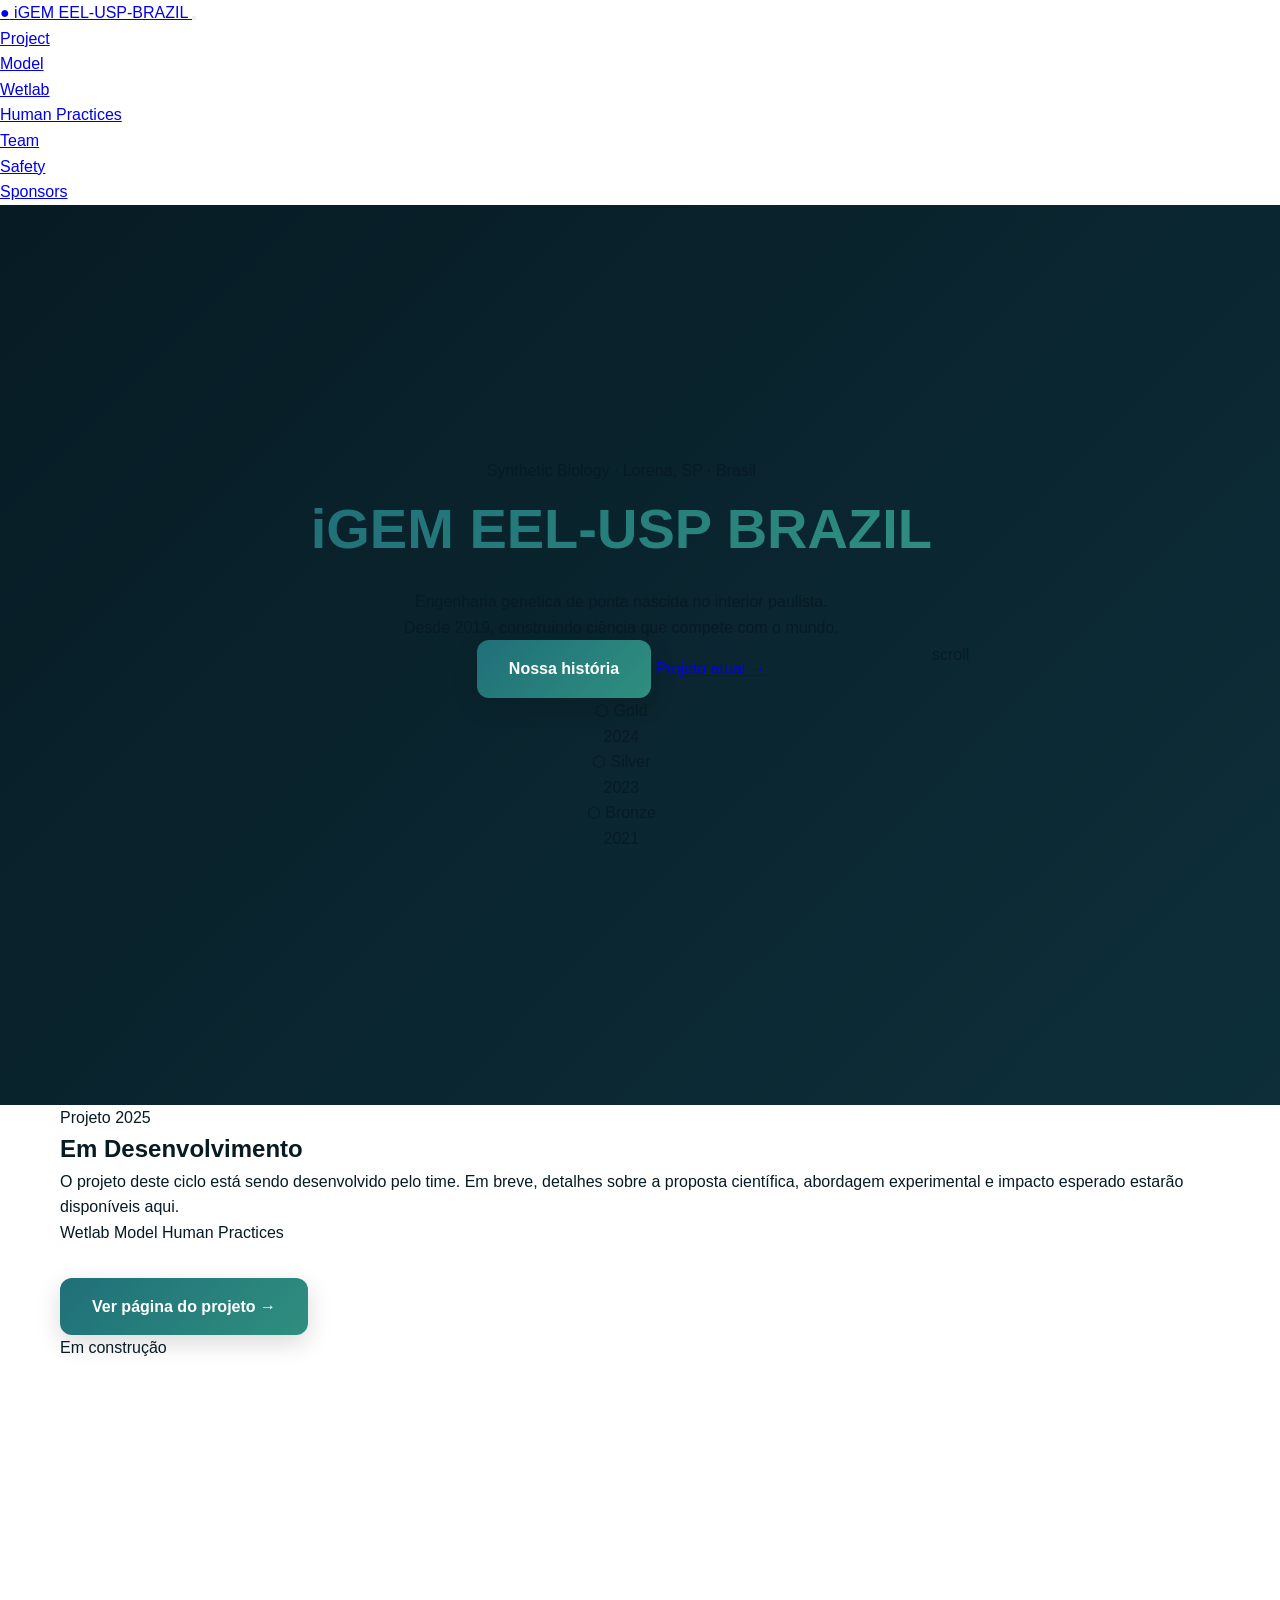
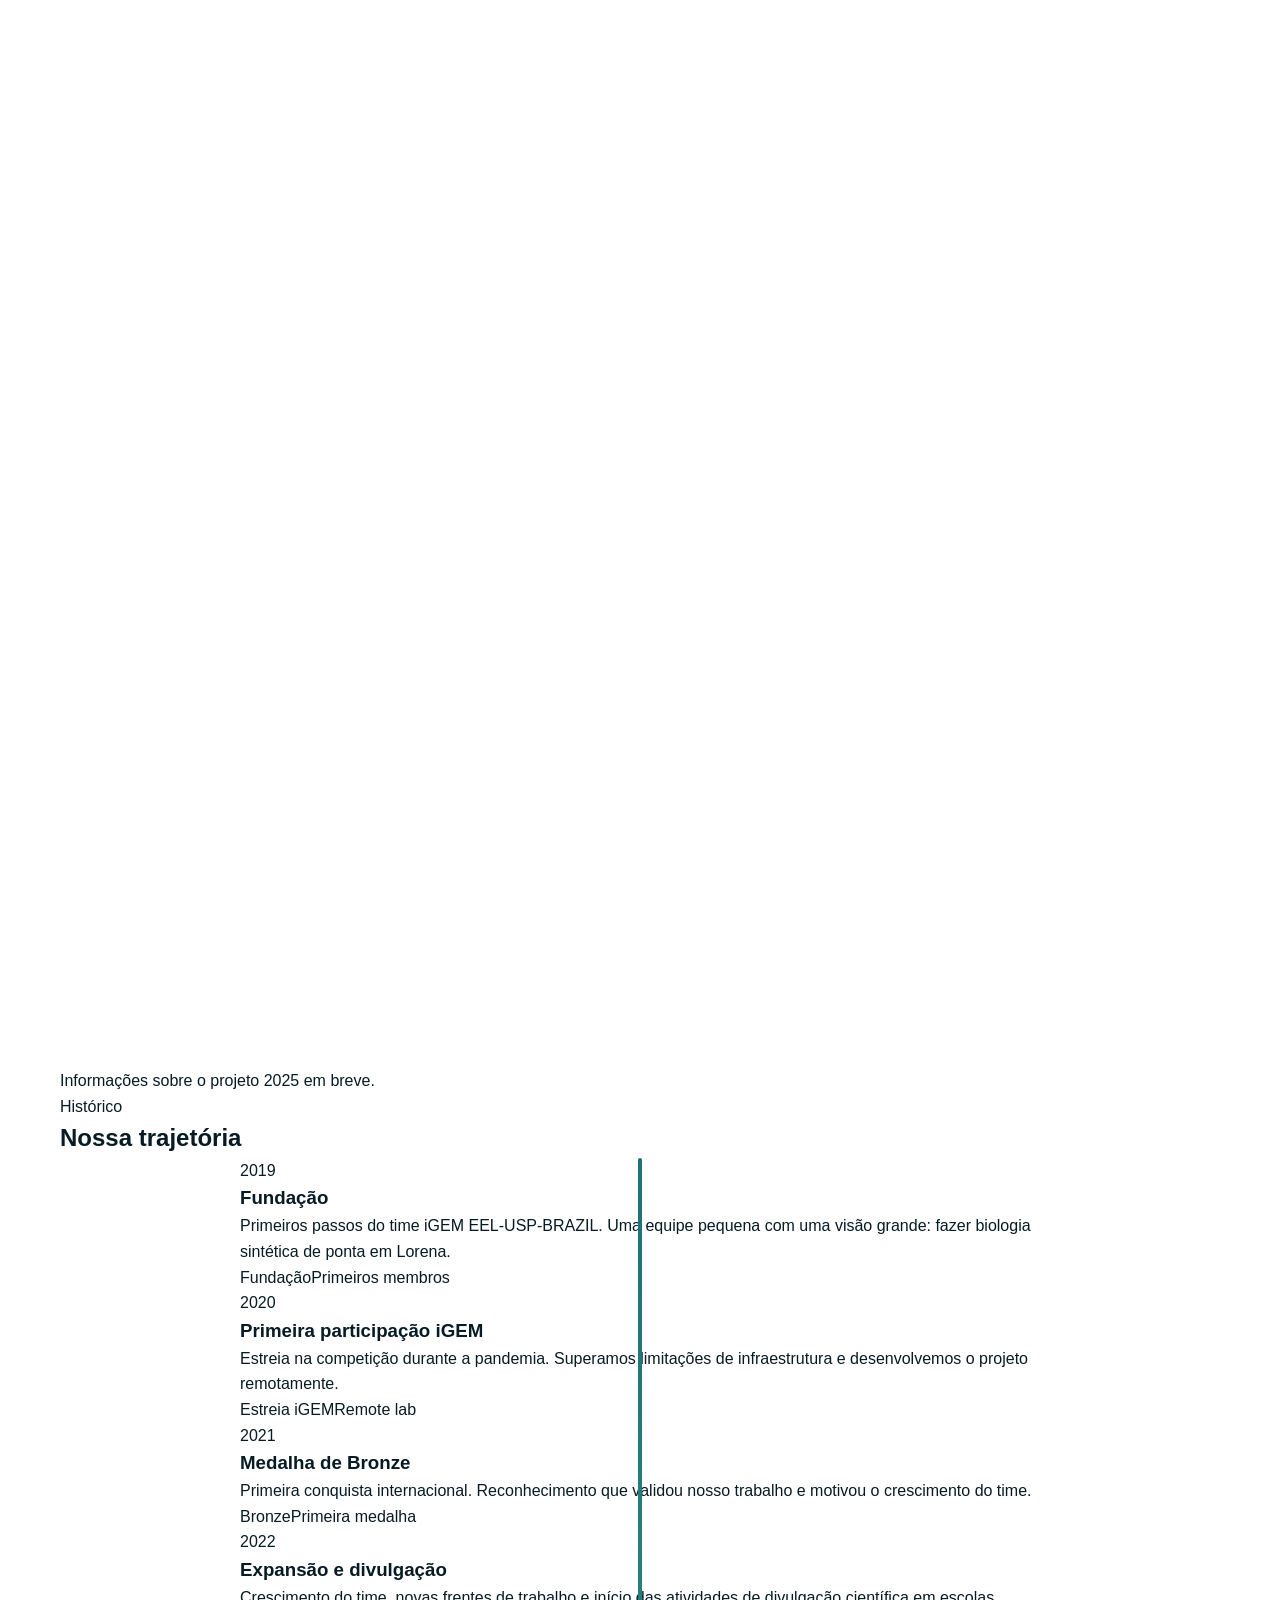
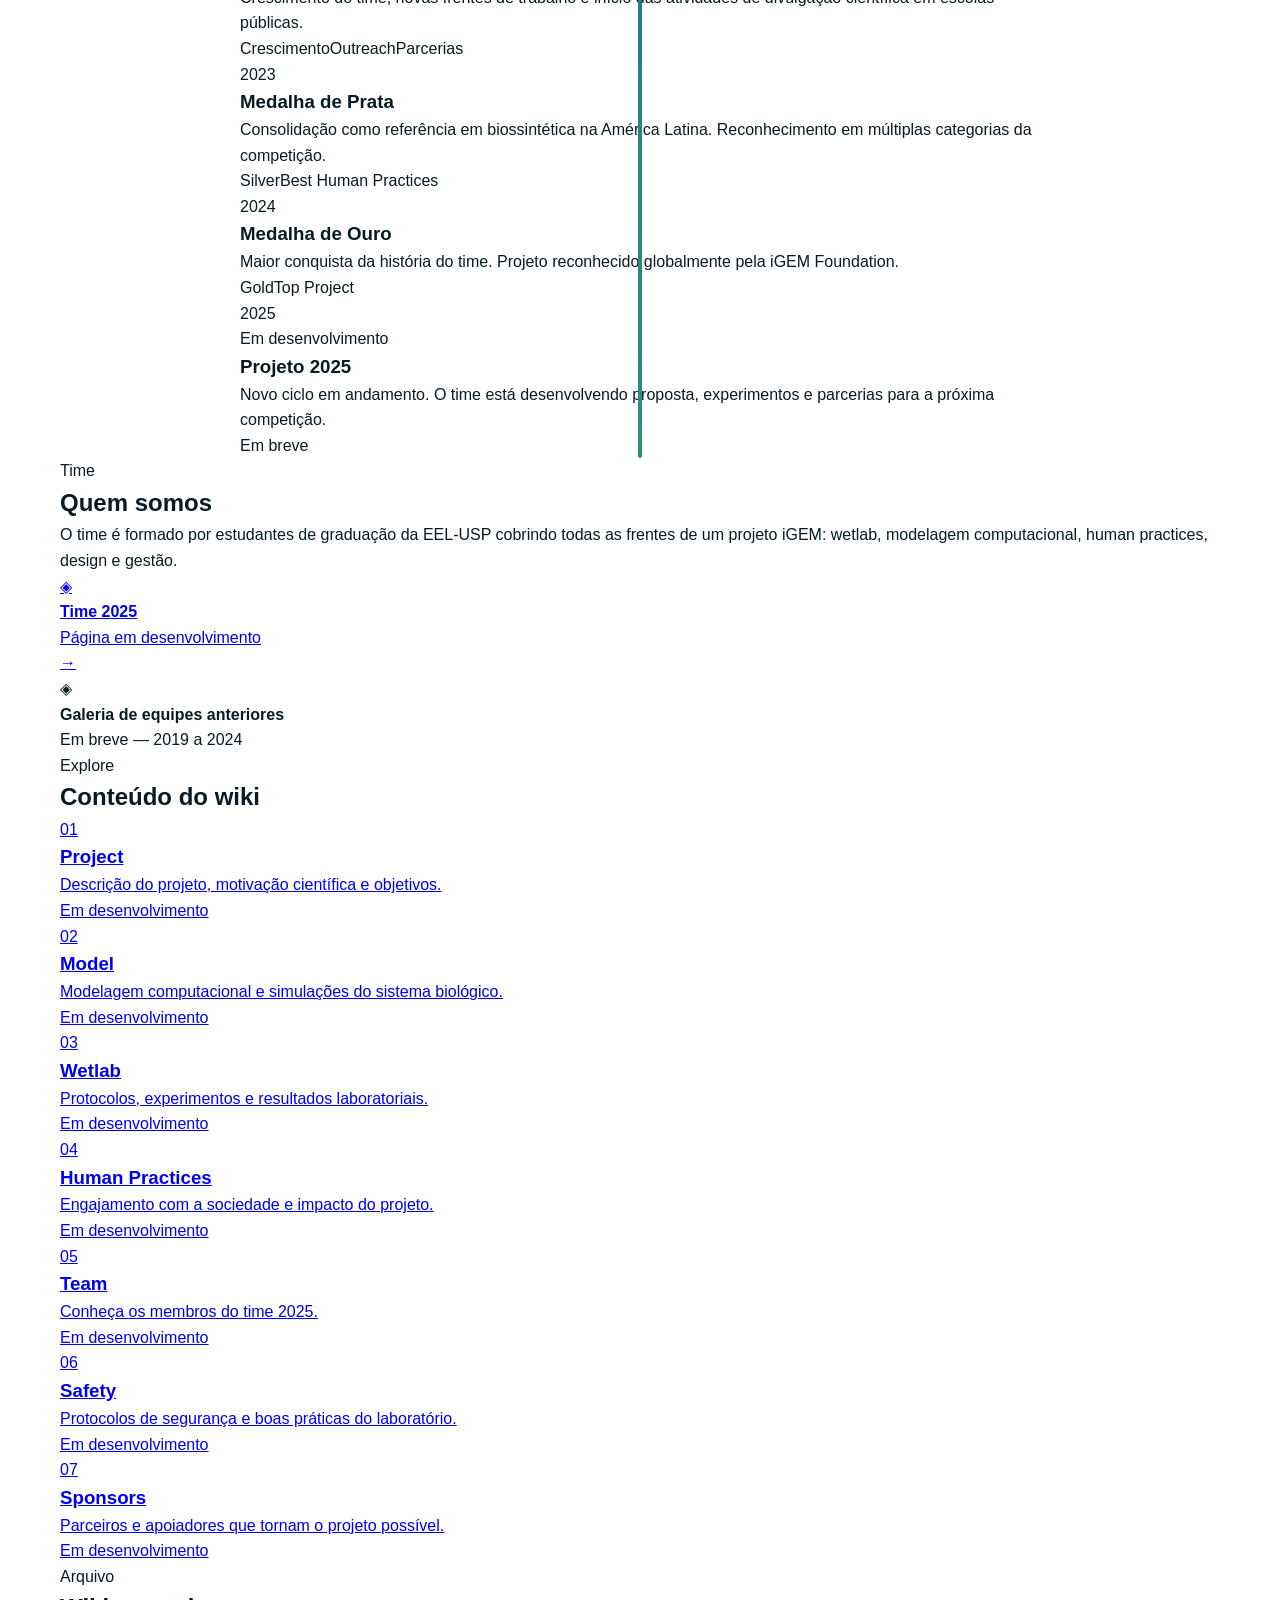
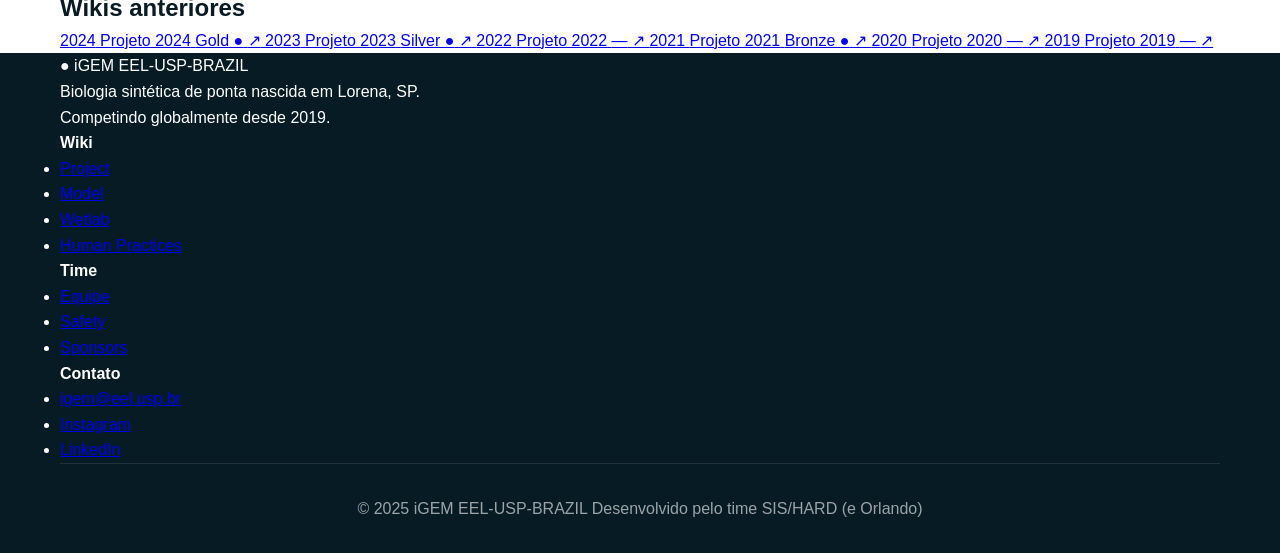
==== index.html @ d2f7c9b0 "Update index.html" ====
<!DOCTYPE html>
<html lang="pt-BR">
<head>
  <meta charset="UTF-8">
  <meta name="viewport" content="width=device-width, initial-scale=1.0">
  <title>iGEM EEL-USP-BRAZIL</title>
  <link rel="preconnect" href="https://fonts.googleapis.com">
  <link rel="preconnect" href="https://fonts.gstatic.com" crossorigin>
  <link href="https://fonts.googleapis.com/css2?family=Syne:wght@400;600;700;800&family=DM+Mono:ital,wght@0,300;0,400;1,300&family=DM+Sans:ital,wght@0,300;0,400;0,500;1,300&display=swap" rel="stylesheet">
  <link rel="stylesheet" href="styles/main.css">
</head>
<body>

  <!-- NAV -->
  <nav class="nav" id="nav">
    <a href="#home" class="nav-logo">
      <span class="nav-logo-mark">●</span>
      iGEM EEL-USP-BRAZIL
    </a>
    <button class="nav-toggle" id="navToggle" aria-label="Menu">
      <span></span><span></span><span></span>
    </button>
    <ul class="nav-links" id="navLinks">
      <li><a href="pages/project.html">Project</a></li>
      <li><a href="pages/model.html">Model</a></li>
      <li><a href="pages/wetlab.html">Wetlab</a></li>
      <li><a href="pages/human-practices.html">Human Practices</a></li>
      <li><a href="pages/team.html">Team</a></li>
      <li><a href="pages/safety.html">Safety</a></li>
      <li><a href="pages/sponsors.html">Sponsors</a></li>
    </ul>
  </nav>

  <!-- HERO -->
  <section class="hero" id="home">
    <div class="hero-grid-bg"></div>
    <div class="hero-glow"></div>
    <div class="hero-inner">
      <div class="hero-badge">
        <span class="badge-dot"></span>
        Synthetic Biology · Lorena, SP · Brasil
      </div>
      <h1 class="hero-title">
        <span class="hero-title-line">iGEM</span>
        <span class="hero-title-line accent">EEL-USP</span>
        <span class="hero-title-line">BRAZIL</span>
      </h1>
      <p class="hero-sub">
        Engenharia genética de ponta nascida no interior paulista.<br>
        Desde 2019, construindo ciência que compete com o mundo.
      </p>
      <div class="hero-cta">
        <a href="#timeline" class="btn-primary">Nossa história</a>
        <a href="#project-current" class="btn-ghost">Projeto atual →</a>
      </div>
      <div class="hero-medals">
        <div class="medal gold">
          <span class="medal-icon">⬡</span>
          <span class="medal-label">Gold<br>2024</span>
        </div>
        <div class="medal silver">
          <span class="medal-icon">⬡</span>
          <span class="medal-label">Silver<br>2023</span>
        </div>
        <div class="medal bronze">
          <span class="medal-icon">⬡</span>
          <span class="medal-label">Bronze<br>2021</span>
        </div>
      </div>
    </div>
    <div class="hero-scroll-hint">scroll</div>
  </section>

  <!-- PROJETO ATUAL — PLACEHOLDER -->
  <section class="section project-highlight" id="project-current">
    <div class="container">
      <div class="section-label">Projeto 2025</div>
      <div class="project-highlight-grid">
        <div class="project-highlight-text">
          <h2 class="section-heading">Em Desenvolvimento</h2>
          <p class="project-highlight-desc">
            O projeto deste ciclo está sendo desenvolvido pelo time. Em breve, detalhes sobre a proposta científica, abordagem experimental e impacto esperado estarão disponíveis aqui.
          </p>
          <div class="wip-tags">
            <span class="wip-tag">Wetlab</span>
            <span class="wip-tag">Model</span>
            <span class="wip-tag">Human Practices</span>
          </div>
          <a href="pages/project.html" class="btn-primary" style="margin-top:2rem; display:inline-flex;">Ver página do projeto →</a>
        </div>
        <div class="project-highlight-visual">
          <div class="wip-box">
            <div class="wip-box-label">
              <span class="wip-dot"></span>
              Em construção
            </div>
            <div class="wip-dna">
              <!-- DNA helix SVG decorativo -->
              <svg viewBox="0 0 120 300" fill="none" xmlns="http://www.w3.org/2000/svg" class="dna-svg">
                <path d="M20 10 Q60 50 100 10 Q60 50 20 10" stroke="var(--accent)" stroke-width="1.5" opacity="0.3"/>
                <path d="M20 50 Q60 90 100 50" stroke="var(--accent)" stroke-width="1.5" opacity="0.5"/>
                <line x1="20" y1="50" x2="100" y2="50" stroke="var(--accent)" stroke-width="1" opacity="0.4"/>
                <path d="M20 90 Q60 130 100 90" stroke="var(--accent)" stroke-width="1.5" opacity="0.6"/>
                <line x1="20" y1="90" x2="100" y2="90" stroke="var(--accent)" stroke-width="1" opacity="0.4"/>
                <path d="M20 130 Q60 170 100 130" stroke="var(--accent)" stroke-width="1.5" opacity="0.5"/>
                <line x1="20" y1="130" x2="100" y2="130" stroke="var(--accent)" stroke-width="1" opacity="0.4"/>
                <path d="M20 170 Q60 210 100 170" stroke="var(--accent)" stroke-width="1.5" opacity="0.6"/>
                <line x1="20" y1="170" x2="100" y2="170" stroke="var(--accent)" stroke-width="1" opacity="0.4"/>
                <path d="M20 210 Q60 250 100 210" stroke="var(--accent)" stroke-width="1.5" opacity="0.4"/>
                <line x1="20" y1="210" x2="100" y2="210" stroke="var(--accent)" stroke-width="1" opacity="0.3"/>
                <!-- dots -->
                <circle cx="20" cy="50" r="3" fill="var(--accent)" opacity="0.7"/>
                <circle cx="100" cy="50" r="3" fill="var(--accent)" opacity="0.7"/>
                <circle cx="20" cy="90" r="3" fill="var(--accent)" opacity="0.7"/>
                <circle cx="100" cy="90" r="3" fill="var(--accent)" opacity="0.7"/>
                <circle cx="20" cy="130" r="3" fill="var(--accent)" opacity="0.7"/>
                <circle cx="100" cy="130" r="3" fill="var(--accent)" opacity="0.7"/>
                <circle cx="20" cy="170" r="3" fill="var(--accent)" opacity="0.7"/>
                <circle cx="100" cy="170" r="3" fill="var(--accent)" opacity="0.7"/>
                <circle cx="20" cy="210" r="3" fill="var(--accent)" opacity="0.5"/>
                <circle cx="100" cy="210" r="3" fill="var(--accent)" opacity="0.5"/>
              </svg>
            </div>
            <p class="wip-placeholder-text">Informações sobre o projeto 2025 em breve.</p>
          </div>
        </div>
      </div>
    </div>
  </section>

  <!-- TIMELINE -->
  <section class="section" id="timeline">
    <div class="container">
      <div class="section-label">Histórico</div>
      <h2 class="section-heading">Nossa trajetória</h2>
      <div class="timeline">

        <div class="tl-item reveal">
          <div class="tl-year">2019</div>
          <div class="tl-connector"><div class="tl-dot"></div></div>
          <div class="tl-card">
            <h3>Fundação</h3>
            <p>Primeiros passos do time iGEM EEL-USP-BRAZIL. Uma equipe pequena com uma visão grande: fazer biologia sintética de ponta em Lorena.</p>
            <div class="tl-tags"><span>Fundação</span><span>Primeiros membros</span></div>
          </div>
        </div>

        <div class="tl-item reveal">
          <div class="tl-year">2020</div>
          <div class="tl-connector"><div class="tl-dot"></div></div>
          <div class="tl-card">
            <h3>Primeira participação iGEM</h3>
            <p>Estreia na competição durante a pandemia. Superamos limitações de infraestrutura e desenvolvemos o projeto remotamente.</p>
            <div class="tl-tags"><span>Estreia iGEM</span><span>Remote lab</span></div>
          </div>
        </div>

        <div class="tl-item reveal">
          <div class="tl-year">2021</div>
          <div class="tl-connector"><div class="tl-dot dot-bronze"></div></div>
          <div class="tl-card">
            <h3>Medalha de Bronze</h3>
            <p>Primeira conquista internacional. Reconhecimento que validou nosso trabalho e motivou o crescimento do time.</p>
            <div class="tl-tags"><span class="tag-bronze">Bronze</span><span>Primeira medalha</span></div>
          </div>
        </div>

        <div class="tl-item reveal">
          <div class="tl-year">2022</div>
          <div class="tl-connector"><div class="tl-dot"></div></div>
          <div class="tl-card">
            <h3>Expansão e divulgação</h3>
            <p>Crescimento do time, novas frentes de trabalho e início das atividades de divulgação científica em escolas públicas.</p>
            <div class="tl-tags"><span>Crescimento</span><span>Outreach</span><span>Parcerias</span></div>
          </div>
        </div>

        <div class="tl-item reveal">
          <div class="tl-year">2023</div>
          <div class="tl-connector"><div class="tl-dot dot-silver"></div></div>
          <div class="tl-card">
            <h3>Medalha de Prata</h3>
            <p>Consolidação como referência em biossintética na América Latina. Reconhecimento em múltiplas categorias da competição.</p>
            <div class="tl-tags"><span class="tag-silver">Silver</span><span>Best Human Practices</span></div>
          </div>
        </div>

        <div class="tl-item reveal">
          <div class="tl-year">2024</div>
          <div class="tl-connector"><div class="tl-dot dot-gold"></div></div>
          <div class="tl-card">
            <h3>Medalha de Ouro</h3>
            <p>Maior conquista da história do time. Projeto reconhecido globalmente pela iGEM Foundation.</p>
            <div class="tl-tags"><span class="tag-gold">Gold</span><span>Top Project</span></div>
          </div>
        </div>

        <div class="tl-item reveal">
          <div class="tl-year">2025</div>
          <div class="tl-connector"><div class="tl-dot dot-wip"></div></div>
          <div class="tl-card tl-card-wip">
            <div class="wip-inline-badge"><span class="wip-dot"></span> Em desenvolvimento</div>
            <h3>Projeto 2025</h3>
            <p>Novo ciclo em andamento. O time está desenvolvendo proposta, experimentos e parcerias para a próxima competição.</p>
            <div class="tl-tags"><span>Em breve</span></div>
          </div>
        </div>

      </div>
    </div>
  </section>

  <!-- EQUIPE — PLACEHOLDER -->
  <section class="section section-alt" id="team">
    <div class="container">
      <div class="section-label">Time</div>
      <h2 class="section-heading">Quem somos</h2>
      <p class="section-desc">
        O time é formado por estudantes de graduação da EEL-USP cobrindo todas as frentes de um projeto iGEM: wetlab, modelagem computacional, human practices, design e gestão.
      </p>
      <div class="placeholder-grid">
        <div class="placeholder-card">
          <a href="pages/team.html" class="placeholder-link">
            <div class="placeholder-icon">◈</div>
            <div>
              <strong>Time 2025</strong>
              <p>Página em desenvolvimento</p>
            </div>
            <span class="placeholder-arrow">→</span>
          </a>
        </div>
        <!-- ESPAÇO PARA FOTOS DE EQUIPES ANTERIORES -->
        <div class="placeholder-card placeholder-card-dim">
          <div class="placeholder-icon">◈</div>
          <div>
            <strong>Galeria de equipes anteriores</strong>
            <p>Em breve — 2019 a 2024</p>
          </div>
        </div>
      </div>
    </div>
  </section>

  <!-- SUBPÁGINAS / NAVEGAÇÃO -->
  <section class="section" id="pages">
    <div class="container">
      <div class="section-label">Explore</div>
      <h2 class="section-heading">Conteúdo do wiki</h2>
      <div class="pages-grid">

        <a href="pages/project.html" class="page-card">
          <div class="page-card-num">01</div>
          <h3>Project</h3>
          <p>Descrição do projeto, motivação científica e objetivos.</p>
          <span class="page-card-tag wip">Em desenvolvimento</span>
        </a>

        <a href="pages/model.html" class="page-card">
          <div class="page-card-num">02</div>
          <h3>Model</h3>
          <p>Modelagem computacional e simulações do sistema biológico.</p>
          <span class="page-card-tag wip">Em desenvolvimento</span>
        </a>

        <a href="pages/wetlab.html" class="page-card">
          <div class="page-card-num">03</div>
          <h3>Wetlab</h3>
          <p>Protocolos, experimentos e resultados laboratoriais.</p>
          <span class="page-card-tag wip">Em desenvolvimento</span>
        </a>

        <a href="pages/human-practices.html" class="page-card">
          <div class="page-card-num">04</div>
          <h3>Human Practices</h3>
          <p>Engajamento com a sociedade e impacto do projeto.</p>
          <span class="page-card-tag wip">Em desenvolvimento</span>
        </a>

        <a href="pages/team.html" class="page-card">
          <div class="page-card-num">05</div>
          <h3>Team</h3>
          <p>Conheça os membros do time 2025.</p>
          <span class="page-card-tag wip">Em desenvolvimento</span>
        </a>

        <a href="pages/safety.html" class="page-card">
          <div class="page-card-num">06</div>
          <h3>Safety</h3>
          <p>Protocolos de segurança e boas práticas do laboratório.</p>
          <span class="page-card-tag wip">Em desenvolvimento</span>
        </a>

        <a href="pages/sponsors.html" class="page-card">
          <div class="page-card-num">07</div>
          <h3>Sponsors</h3>
          <p>Parceiros e apoiadores que tornam o projeto possível.</p>
          <span class="page-card-tag wip">Em desenvolvimento</span>
        </a>

      </div>
    </div>
  </section>

  <!-- WIKIS ANTERIORES -->
  <section class="section section-alt" id="wikis">
    <div class="container">
      <div class="section-label">Arquivo</div>
      <h2 class="section-heading">Wikis anteriores</h2>
      <div class="wikis-list">
        <a href="#" class="wiki-row">
          <span class="wiki-year">2024</span>
          <span class="wiki-title">Projeto 2024</span>
          <span class="wiki-medal gold-text">Gold ●</span>
          <span class="wiki-arrow">↗</span>
        </a>
        <a href="#" class="wiki-row">
          <span class="wiki-year">2023</span>
          <span class="wiki-title">Projeto 2023</span>
          <span class="wiki-medal silver-text">Silver ●</span>
          <span class="wiki-arrow">↗</span>
        </a>
        <a href="#" class="wiki-row">
          <span class="wiki-year">2022</span>
          <span class="wiki-title">Projeto 2022</span>
          <span class="wiki-medal">—</span>
          <span class="wiki-arrow">↗</span>
        </a>
        <a href="#" class="wiki-row">
          <span class="wiki-year">2021</span>
          <span class="wiki-title">Projeto 2021</span>
          <span class="wiki-medal bronze-text">Bronze ●</span>
          <span class="wiki-arrow">↗</span>
        </a>
        <a href="#" class="wiki-row">
          <span class="wiki-year">2020</span>
          <span class="wiki-title">Projeto 2020</span>
          <span class="wiki-medal">—</span>
          <span class="wiki-arrow">↗</span>
        </a>
        <a href="#" class="wiki-row">
          <span class="wiki-year">2019</span>
          <span class="wiki-title">Projeto 2019</span>
          <span class="wiki-medal">—</span>
          <span class="wiki-arrow">↗</span>
        </a>
      </div>
    </div>
  </section>

  <!-- FOOTER -->
  <footer class="footer">
    <div class="container">
      <div class="footer-top">
        <div class="footer-brand">
          <div class="footer-logo">
            <span class="nav-logo-mark">●</span>
            iGEM EEL-USP-BRAZIL
          </div>
          <p>Biologia sintética de ponta nascida em Lorena, SP.<br>Competindo globalmente desde 2019.</p>
        </div>
        <div class="footer-links-group">
          <div class="footer-col">
            <h4>Wiki</h4>
            <ul>
              <li><a href="pages/project.html">Project</a></li>
              <li><a href="pages/model.html">Model</a></li>
              <li><a href="pages/wetlab.html">Wetlab</a></li>
              <li><a href="pages/human-practices.html">Human Practices</a></li>
            </ul>
          </div>
          <div class="footer-col">
            <h4>Time</h4>
            <ul>
              <li><a href="pages/team.html">Equipe</a></li>
              <li><a href="pages/safety.html">Safety</a></li>
              <li><a href="pages/sponsors.html">Sponsors</a></li>
            </ul>
          </div>
          <div class="footer-col">
            <h4>Contato</h4>
            <ul>
              <li><a href="mailto:igem@eel.usp.br">igem@eel.usp.br</a></li>
              <li><a href="#">Instagram</a></li>
              <li><a href="#">LinkedIn</a></li>
            </ul>
          </div>
        </div>
      </div>
      <div class="footer-bottom">
        <span>© 2025 iGEM EEL-USP-BRAZIL</span>
        <span>Desenvolvido pelo time SIS/HARD (e Orlando)</span>
      </div>
    </div>
  </footer>

  <script src="scripts/main.js"></script>
  <script>
    // Nav scroll behavior
    const nav = document.getElementById('nav');
    window.addEventListener('scroll', () => {
      nav.classList.toggle('nav-scrolled', window.scrollY > 60);
    }, { passive: true });

    // Hamburger
    const toggle = document.getElementById('navToggle');
    const links = document.getElementById('navLinks');
    toggle.addEventListener('click', () => {
      toggle.classList.toggle('open');
      links.classList.toggle('open');
    });

    // Reveal on scroll
    const reveals = document.querySelectorAll('.reveal');
    const observer = new IntersectionObserver((entries) => {
      entries.forEach(e => {
        if (e.isIntersecting) {
          e.target.classList.add('revealed');
          observer.unobserve(e.target);
        }
      });
    }, { threshold: 0.15 });
    reveals.forEach(el => observer.observe(el));

    // Smooth scroll for anchor links
    document.querySelectorAll('a[href^="#"]').forEach(a => {
      a.addEventListener('click', e => {
        const target = document.querySelector(a.getAttribute('href'));
        if (target) {
          e.preventDefault();
          target.scrollIntoView({ behavior: 'smooth', block: 'start' });
          links.classList.remove('open');
          toggle.classList.remove('open');
        }
      });
    });
  </script>
</body>
</html>
---- styles/main.css ----
/* Reset and Base Styles */
* {
  margin: 0;
  padding: 0;
  box-sizing: border-box;
}

:root {
  --primary-dark: #071b24;
  --secondary-dark: #0d2f3a;
  --primary-blue: #1f6f78;
  --accent-blue: #2f8f7f;
  --primary-red: #315f4b;
  --secondary-red: #1f3f34;
  --white: #ffffff;

  --gradient-primary: linear-gradient(
    135deg,
    var(--primary-blue),
    var(--accent-blue)
  );
  --gradient-secondary: linear-gradient(
    135deg,
    var(--primary-red),
    var(--secondary-red)
  );
  --gradient-dark: linear-gradient(
    135deg,
    var(--primary-dark),
    var(--secondary-dark)
  );

  --shadow-light: 0 4px 6px rgba(0, 0, 0, 0.1);
  --shadow-medium: 0 8px 25px rgba(0, 0, 0, 0.15);
  --shadow-heavy: 0 15px 35px rgba(0, 0, 0, 0.2);

  --border-radius: 12px;
  --transition: all 0.3s cubic-bezier(0.4, 0, 0.2, 1);
}

html {
  scroll-behavior: smooth;
}

body {
  font-family: "Inter", sans-serif;
  line-height: 1.6;
  color: var(--primary-dark);
  background-color: var(--white);
  overflow-x: hidden;
}

.container {
  max-width: 1200px;
  margin: 0 auto;
  padding: 0 20px;
}

/* Floating Logo */
.floating-logo {
  position: fixed;
  top: 2rem;
  left: 2rem;
  z-index: 1001;
  background: rgba(255, 255, 255, 0.15);
  backdrop-filter: blur(10px);
  border: 1px solid rgba(255, 255, 255, 0.2);
  border-radius: 50%;
  width: 70px;
  height: 70px;
  display: flex;
  align-items: center;
  justify-content: center;
  transition: var(--transition);
  box-shadow: 0 8px 32px rgba(0, 15, 34, 0.2);
}

.floating-logo:hover {
  transform: scale(1.1);
  background: rgba(255, 255, 255, 0.25);
}

.floating-logo .logo {
  height: 40px;
  width: auto;
  filter: drop-shadow(0 2px 4px rgba(0, 0, 0, 0.3));
}

/* Hamburger Menu Button */
.hamburger-menu {
  position: fixed;
  top: 2rem;
  right: 2rem;
  z-index: 1002;
}

.hamburger-menu > .hamburger {
  background: rgba(255, 255, 255, 0.15);
  backdrop-filter: blur(10px);
  border: 1px solid rgba(255, 255, 255, 0.2);
  border-radius: 50%;
  width: 70px;
  height: 70px;
  display: flex;
  align-items: center;
  justify-content: center;
  cursor: pointer;
  transition: var(--transition);
  box-shadow: 0 8px 32px rgba(0, 15, 34, 0.2);
  flex-direction: column;
}

.hamburger-menu > .hamburger:hover {
  transform: scale(1.1);
  background: rgba(255, 255, 255, 0.25);
}

.hamburger span {
  width: 25px;
  height: 3px;
  background: var(--white);
  margin: 3px 0;
  transition: var(--transition);
  border-radius: 2px;
  box-shadow: 0 1px 2px rgba(0, 0, 0, 0.3);
}

.hamburger.active span:nth-child(1) {
  transform: rotate(45deg) translate(5px, 5px);
}

.hamburger.active span:nth-child(2) {
  opacity: 0;
}

.hamburger.active span:nth-child(3) {
  transform: rotate(-45deg) translate(7px, -6px);
}

/* Dropdown Menu */
.dropdown-menu {
  position: absolute;
  top: 80px;
  right: 0;
  background: rgba(0, 15, 34, 0.95);
  backdrop-filter: blur(15px);
  border: 1px solid rgba(255, 255, 255, 0.1);
  border-radius: var(--border-radius);
  box-shadow: 0 20px 40px rgba(0, 15, 34, 0.3);
  opacity: 0;
  visibility: hidden;
  transform: translateY(-10px);
  transition: all 0.3s cubic-bezier(0.4, 0, 0.2, 1);
  min-width: 200px;
}

.dropdown-menu.active {
  opacity: 1;
  visibility: visible;
  transform: translateY(0);
}

.dropdown-items {
  list-style: none;
  padding: 1rem 0;
  margin: 0;
}

.dropdown-items li {
  margin: 0;
}

.dropdown-items a {
  display: block;
  color: var(--white);
  text-decoration: none;
  padding: 1rem 1.5rem;
  font-weight: 500;
  font-size: 1rem;
  transition: var(--transition);
  position: relative;
  border-left: 3px solid transparent;
}

.dropdown-items a:hover {
  background: rgba(31, 156, 198, 0.2);
  border-left-color: var(--primary-blue);
  color: var(--primary-blue);
  padding-left: 2rem;
}

.dropdown-items a::after {
  content: "";
  position: absolute;
  right: 1.5rem;
  top: 50%;
  transform: translateY(-50%);
  width: 0;
  height: 0;
  border: 5px solid transparent;
  border-left-color: var(--primary-blue);
  opacity: 0;
  transition: var(--transition);
}

.dropdown-items a:hover::after {
  opacity: 1;
  right: 1rem;
}

/* Legacy styles - remove fullscreen menu */

/* Legacy styles for compatibility */
.navbar {
  display: none;
}

/* Hero Section */
.hero {
  height: 100vh;
  position: relative;
  display: flex;
  align-items: center;
  justify-content: center;
  text-align: center;
  background: var(--gradient-dark);
  overflow: hidden;
}

.hero-background {
  position: absolute;
  top: 0;
  left: 0;
  width: 100%;
  height: 100%;
  background: url("hero-bg.jpg") center/cover;
  opacity: 0.2;
}

.particles {
  position: absolute;
  width: 100%;
  height: 100%;
  background: transparent;
}

.particles::before {
  content: "";
  position: absolute;
  top: 0;
  left: 0;
  width: 100%;
  height: 100%;
  background-image: radial-gradient(
      2px 2px at 20px 30px,
      var(--primary-blue),
      transparent
    ),
    radial-gradient(2px 2px at 40px 70px, var(--accent-blue), transparent),
    radial-gradient(1px 1px at 90px 40px, var(--primary-red), transparent),
    radial-gradient(1px 1px at 130px 80px, var(--primary-blue), transparent);
  background-repeat: repeat;
  background-size: 200px 100px;
  animation: float 20s infinite linear;
  opacity: 0.6;
}

@keyframes float {
  0% {
    transform: translate(0, 0);
  }
  100% {
    transform: translate(-200px, -100px);
  }
}

.hero-content {
  position: relative;
  z-index: 2;
  max-width: 800px;
  padding: 0 20px;
}

.hero-logo {
  margin-bottom: 2rem;
}

.logo-animation {
  font-size: 4rem;
  animation: pulse 2s infinite;
}

@keyframes pulse {
  0%,
  100% {
    transform: scale(1);
  }
  50% {
    transform: scale(1.1);
  }
}

.hero-title {
  font-size: 3.5rem;
  font-weight: 800;
  margin-bottom: 1rem;
  background: var(--gradient-primary);
  -webkit-background-clip: text;
  -webkit-text-fill-color: transparent;
  background-clip: text;
}

.typing-text {
  border-right: 3px solid var(--primary-blue);
  animation: typing 4s steps(20) infinite, blink 1s infinite;
}

@keyframes typing {
  0%,
  50%,
  100% {
    width: 100%;
  }
  25%,
  75% {
    width: 0;
  }
}

@keyframes blink {
  50% {
    border-color: transparent;
  }
}

.hero-subtitle {
  font-size: 1.5rem;
  color: var(--white);
  margin-bottom: 1rem;
  font-weight: 600;
}

.hero-description {
  font-size: 1.1rem;
  color: rgba(255, 255, 255, 0.8);
  margin-bottom: 2rem;
  line-height: 1.8;
}

.hero-buttons {
  display: flex;
  gap: 1rem;
  justify-content: center;
  flex-wrap: wrap;
}

.btn-primary,
.btn-secondary {
  padding: 1rem 2rem;
  border: none;
  border-radius: var(--border-radius);
  font-weight: 600;
  text-decoration: none;
  display: inline-flex;
  align-items: center;
  gap: 0.5rem;
  cursor: pointer;
  transition: var(--transition);
  font-size: 1rem;
}

.btn-primary {
  background: var(--gradient-primary);
  color: var(--white);
  box-shadow: var(--shadow-medium);
}

.btn-primary:hover {
  transform: translateY(-3px);
  box-shadow: var(--shadow-heavy);
}

.btn-secondary {
  background: transparent;
  color: var(--white);
  border: 2px solid var(--primary-blue);
}

.btn-secondary:hover {
  background: var(--primary-blue);
  transform: translateY(-3px);
}

.scroll-indicator {
  position: absolute;
  bottom: 2rem;
  left: 50%;
  transform: translateX(-50%);
}

.scroll-arrow {
  width: 20px;
  height: 20px;
  border: 2px solid var(--white);
  border-top: none;
  border-left: none;
  transform: rotate(45deg);
  animation: bounce 2s infinite;
}

@keyframes bounce {
  0%,
  20%,
  50%,
  80%,
  100% {
    transform: translateY(0) rotate(45deg);
  }
  40% {
    transform: translateY(-10px) rotate(45deg);
  }
  60% {
    transform: translateY(-5px) rotate(45deg);
  }
}

/* Section Styles */
.section-title {
  font-size: 2.5rem;
  font-weight: 700;
  text-align: center;
  margin-bottom: 1rem;
  background: var(--gradient-primary);
  -webkit-background-clip: text;
  -webkit-text-fill-color: transparent;
  background-clip: text;
}

.section-subtitle {
  font-size: 1.2rem;
  text-align: center;
  color: var(--secondary-dark);
  margin-bottom: 3rem;
  max-width: 600px;
  margin-left: auto;
  margin-right: auto;
}

/* Timeline Section */
.timeline-section {
  padding: 6rem 0;
  background: linear-gradient(
    180deg,
    var(--white) 0%,
    rgba(31, 156, 198, 0.05) 100%
  );
}

.timeline {
  position: relative;
  max-width: 800px;
  margin: 0 auto;
}

.timeline::before {
  content: "";
  position: absolute;
  top: 0;
  left: 50%;
  transform: translateX(-50%);
  width: 4px;
  height: 100%;
  background: var(--gradient-primary);
  border-radius: 2px;
}

.timeline-item {
  position: relative;
  margin-bottom: 4rem;
  opacity: 0;
  transform: translateY(50px);
  transition: var(--transition);
}

.timeline-item.animate {
  opacity: 1;
  transform: translateY(0);
}

.timeline-item:nth-child(odd) .timeline-content {
  margin-left: 0;
  margin-right: 50%;
  padding-right: 3rem;
  text-align: right;
}

.timeline-item:nth-child(even) .timeline-content {
  margin-left: 50%;
  margin-right: 0;
  padding-left: 3rem;
  text-align: left;
}

.timeline-content {
  background: var(--white);
  padding: 2rem;
  border-radius: var(--border-radius);
  box-shadow: var(--shadow-medium);
  position: relative;
  border: 1px solid rgba(31, 156, 198, 0.1);
}

.timeline-content::before {
  content: "";
  position: absolute;
  top: 2rem;
  width: 0;
  height: 0;
  border: 15px solid transparent;
}

.timeline-item:nth-child(odd) .timeline-content::before {
  right: -30px;
  border-left-color: var(--white);
}

.timeline-item:nth-child(even) .timeline-content::before {
  left: -30px;
  border-right-color: var(--white);
}

.timeline-icon {
  position: absolute;
  top: 1.5rem;
  font-size: 1.5rem;
  width: 60px;
  height: 60px;
  background: var(--gradient-primary);
  border-radius: 50%;
  display: flex;
  align-items: center;
  justify-content: center;
  color: var(--white);
  box-shadow: var(--shadow-medium);
}

.timeline-item:nth-child(odd) .timeline-icon {
  right: -87px;
}

.timeline-item:nth-child(even) .timeline-icon {
  left: -87px;
}

.timeline-content h3 {
  font-size: 1.5rem;
  font-weight: 700;
  margin-bottom: 0.5rem;
  color: var(--primary-dark);
}

.timeline-year {
  display: inline-block;
  background: var(--gradient-secondary);
  color: var(--white);
  padding: 0.25rem 0.75rem;
  border-radius: 20px;
  font-size: 0.9rem;
  font-weight: 600;
  margin-bottom: 1rem;
}

.timeline-content p {
  color: var(--secondary-dark);
  line-height: 1.7;
  margin-bottom: 1rem;
}

.timeline-tags {
  display: flex;
  flex-wrap: wrap;
  gap: 0.5rem;
}

.tag {
  background: rgba(31, 156, 198, 0.1);
  color: var(--accent-blue);
  padding: 0.25rem 0.75rem;
  border-radius: 15px;
  font-size: 0.8rem;
  font-weight: 500;
}

/* Team Section */
.team-section {
  padding: 6rem 0;
  background: var(--white);
}

.team-filter {
  display: flex;
  justify-content: center;
  flex-wrap: wrap;
  gap: 1rem;
  margin-bottom: 3rem;
}

.filter-btn {
  padding: 0.75rem 1.5rem;
  border: 2px solid var(--primary-blue);
  background: transparent;
  color: var(--primary-blue);
  border-radius: 25px;
  cursor: pointer;
  font-weight: 500;
  transition: var(--transition);
}

.filter-btn.active,
.filter-btn:hover {
  background: var(--primary-blue);
  color: var(--white);
}

.team-gallery {
  display: grid;
  grid-template-columns: repeat(auto-fit, minmax(300px, 1fr));
  gap: 2rem;
}

.team-photo {
  position: relative;
  border-radius: var(--border-radius);
  overflow: hidden;
  box-shadow: var(--shadow-medium);
  transition: var(--transition);
  background: var(--white);
}

.team-photo.hidden {
  display: none;
}

.team-photo img {
  width: 100%;
  height: 250px;
  object-fit: cover;
  transition: var(--transition);
}

.team-photo:hover img {
  transform: scale(1.05);
}

.team-photo figcaption {
  position: absolute;
  bottom: 0;
  left: 0;
  right: 0;
  background: linear-gradient(transparent, rgba(0, 15, 34, 0.9));
  color: var(--white);
  padding: 2rem 1.5rem 1.5rem;
  transform: translateY(70%);
  transition: var(--transition);
}

.team-photo:hover figcaption {
  transform: translateY(0);
}

.team-photo figcaption h3 {
  font-size: 1.25rem;
  font-weight: 600;
  margin-bottom: 0.5rem;
}

.team-photo figcaption p {
  font-size: 0.9rem;
  opacity: 0.9;
}

/* Projects Section */
.projects-section {
  padding: 6rem 0;
  background: linear-gradient(
    180deg,
    rgba(31, 156, 198, 0.05) 0%,
    var(--white) 100%
  );
  position: relative;
}

.projects-carousel {
  display: flex;
  gap: 2rem;
  overflow-x: auto;
  scroll-snap-type: x mandatory;
  padding-bottom: 1rem;
  margin-bottom: 2rem;
}

.projects-carousel::-webkit-scrollbar {
  height: 6px;
}

.projects-carousel::-webkit-scrollbar-track {
  background: rgba(31, 156, 198, 0.1);
  border-radius: 3px;
}

.projects-carousel::-webkit-scrollbar-thumb {
  background: var(--primary-blue);
  border-radius: 3px;
}

.project-card {
  min-width: 350px;
  background: var(--white);
  border-radius: var(--border-radius);
  overflow: hidden;
  box-shadow: var(--shadow-medium);
  scroll-snap-align: start;
  transition: var(--transition);
  backdrop-filter: blur(10px);
  border: 1px solid rgba(255, 255, 255, 0.2);
}

.project-card:hover {
  transform: translateY(-10px);
  box-shadow: var(--shadow-heavy);
}

.project-image {
  position: relative;
  height: 200px;
  overflow: hidden;
}

.project-image img {
  width: 100%;
  height: 100%;
  object-fit: cover;
  transition: var(--transition);
}

.project-overlay {
  position: absolute;
  top: 0;
  left: 0;
  right: 0;
  bottom: 0;
  background: rgba(0, 15, 34, 0.7);
  display: flex;
  align-items: center;
  justify-content: center;
  opacity: 0;
  transition: var(--transition);
}

.project-overlay i {
  color: var(--white);
  font-size: 2rem;
}

.project-card:hover .project-overlay {
  opacity: 1;
}

.project-card:hover .project-image img {
  transform: scale(1.1);
}

.project-content {
  padding: 1.5rem;
}

.project-content h3 {
  font-size: 1.25rem;
  font-weight: 700;
  margin-bottom: 0.5rem;
  color: var(--primary-dark);
}

.project-year {
  display: inline-block;
  background: var(--gradient-primary);
  color: var(--white);
  padding: 0.25rem 0.75rem;
  border-radius: 15px;
  font-size: 0.8rem;
  font-weight: 600;
  margin-bottom: 1rem;
}

.project-content p {
  color: var(--secondary-dark);
  line-height: 1.6;
  margin-bottom: 1rem;
}

.project-stats {
  display: flex;
  gap: 1rem;
  margin-bottom: 1rem;
  font-size: 0.9rem;
  color: var(--accent-blue);
}

.project-stats span {
  display: flex;
  align-items: center;
  gap: 0.25rem;
}

.project-link {
  display: inline-flex;
  align-items: center;
  gap: 0.5rem;
  color: var(--primary-blue);
  text-decoration: none;
  font-weight: 600;
  transition: var(--transition);
}

.project-link:hover {
  color: var(--accent-blue);
  transform: translateX(5px);
}

.carousel-controls {
  display: flex;
  justify-content: center;
  gap: 1rem;
}

.carousel-btn {
  width: 50px;
  height: 50px;
  border-radius: 50%;
  border: none;
  background: var(--gradient-primary);
  color: var(--white);
  cursor: pointer;
  transition: var(--transition);
  display: flex;
  align-items: center;
  justify-content: center;
}

.carousel-btn:hover {
  transform: scale(1.1);
}

/* Awards Section */
.awards-section {
  padding: 6rem 0;
  background: var(--primary-dark);
  color: var(--white);
}

.awards-section .section-title {
  color: var(--white);
  background: var(--gradient-primary);
  -webkit-background-clip: text;
  -webkit-text-fill-color: transparent;
  background-clip: text;
}

.awards-section .section-subtitle {
  color: rgba(255, 255, 255, 0.8);
}

.awards-grid {
  display: grid;
  grid-template-columns: repeat(auto-fit, minmax(300px, 1fr));
  gap: 2rem;
}

.award-card {
  background: rgba(255, 255, 255, 0.1);
  backdrop-filter: blur(10px);
  border: 1px solid rgba(255, 255, 255, 0.2);
  border-radius: var(--border-radius);
  padding: 2rem;
  text-align: center;
  transition: var(--transition);
  position: relative;
  overflow: hidden;
}

.award-card::before {
  content: "";
  position: absolute;
  top: 0;
  left: -100%;
  width: 100%;
  height: 100%;
  background: linear-gradient(
    90deg,
    transparent,
    rgba(255, 255, 255, 0.1),
    transparent
  );
  transition: var(--transition);
}

.award-card:hover::before {
  left: 100%;
}

.award-card:hover {
  transform: translateY(-10px);
  box-shadow: 0 20px 40px rgba(31, 156, 198, 0.3);
}

.award-icon {
  font-size: 3rem;
  margin-bottom: 1rem;
  background: var(--gradient-primary);
  -webkit-background-clip: text;
  -webkit-text-fill-color: transparent;
  background-clip: text;
}

.award-card.gold .award-icon {
  background: linear-gradient(135deg, #ffd700, #ffa500);
  -webkit-background-clip: text;
  -webkit-text-fill-color: transparent;
  background-clip: text;
}

.award-card.silver .award-icon {
  background: linear-gradient(135deg, #c0c0c0, #a8a8a8);
  -webkit-background-clip: text;
  -webkit-text-fill-color: transparent;
  background-clip: text;
}

.award-card.bronze .award-icon {
  background: linear-gradient(135deg, #cd7f32, #b8860b);
  -webkit-background-clip: text;
  -webkit-text-fill-color: transparent;
  background-clip: text;
}

.award-card h3 {
  font-size: 1.25rem;
  font-weight: 700;
  margin-bottom: 0.5rem;
}

.award-year {
  display: inline-block;
  background: var(--gradient-secondary);
  color: var(--white);
  padding: 0.25rem 0.75rem;
  border-radius: 15px;
  font-size: 0.8rem;
  font-weight: 600;
  margin-bottom: 1rem;
}

.award-card p {
  color: rgba(255, 255, 255, 0.8);
  line-height: 1.6;
}

/* Impact Section */
.impact-section {
  padding: 6rem 0;
  background: linear-gradient(
    180deg,
    var(--white) 0%,
    rgba(31, 156, 198, 0.05) 100%
  );
}

.impact-stats {
  display: grid;
  grid-template-columns: repeat(auto-fit, minmax(250px, 1fr));
  gap: 2rem;
  margin-bottom: 4rem;
}

.stat-card {
  background: var(--white);
  padding: 2rem;
  border-radius: var(--border-radius);
  box-shadow: var(--shadow-medium);
  text-align: center;
  transition: var(--transition);
  border: 1px solid rgba(31, 156, 198, 0.1);
}

.stat-card:hover {
  transform: translateY(-5px);
  box-shadow: var(--shadow-heavy);
}

.stat-icon {
  font-size: 2.5rem;
  background: var(--gradient-primary);
  -webkit-background-clip: text;
  -webkit-text-fill-color: transparent;
  background-clip: text;
  margin-bottom: 1rem;
}

.stat-number {
  font-size: 3rem;
  font-weight: 800;
  color: var(--primary-blue);
  margin-bottom: 0.5rem;
}

.stat-label {
  font-size: 1.1rem;
  font-weight: 600;
  color: var(--primary-dark);
  margin-bottom: 0.5rem;
}

.stat-card p {
  color: var(--secondary-dark);
  font-size: 0.9rem;
}

.hero-journey {
  background: var(--gradient-dark);
  color: var(--white);
  padding: 3rem;
  border-radius: var(--border-radius);
  position: relative;
  overflow: hidden;
}

.hero-journey::before {
  content: "";
  position: absolute;
  top: 0;
  left: 0;
  right: 0;
  bottom: 0;
  background: url("dna-pattern.svg") center/cover;
  opacity: 0.1;
}

.hero-journey h3 {
  font-size: 2rem;
  font-weight: 700;
  margin-bottom: 1.5rem;
  background: var(--gradient-primary);
  -webkit-background-clip: text;
  -webkit-text-fill-color: transparent;
  background-clip: text;
}

.hero-journey p {
  font-size: 1.1rem;
  line-height: 1.8;
  margin-bottom: 1.5rem;
  color: rgba(255, 255, 255, 0.9);
}

.journey-highlight {
  background: rgba(255, 255, 255, 0.1);
  backdrop-filter: blur(10px);
  border-left: 4px solid var(--primary-blue);
  padding: 2rem;
  border-radius: 0 var(--border-radius) var(--border-radius) 0;
  margin-top: 2rem;
  position: relative;
}

.journey-highlight i {
  font-size: 1.5rem;
  color: var(--primary-blue);
  margin-bottom: 1rem;
  display: block;
}

.journey-highlight blockquote {
  font-size: 1.2rem;
  font-style: italic;
  line-height: 1.6;
  margin-bottom: 1rem;
}

.journey-highlight cite {
  font-weight: 600;
  color: var(--primary-blue);
}

/* Footer */
.footer {
  background: var(--primary-dark);
  color: var(--white);
  position: relative;
  overflow: hidden;
}

.footer-particles {
  position: absolute;
  top: 0;
  left: 0;
  width: 100%;
  height: 100%;
  background: transparent;
}

.footer-particles::before {
  content: "";
  position: absolute;
  top: 0;
  left: 0;
  width: 100%;
  height: 100%;
  background-image: radial-gradient(
      1px 1px at 20px 30px,
      var(--primary-blue),
      transparent
    ),
    radial-gradient(1px 1px at 40px 70px, var(--accent-blue), transparent);
  background-repeat: repeat;
  background-size: 150px 80px;
  animation: float 30s infinite linear;
  opacity: 0.3;
}

.footer-content {
  display: grid;
  grid-template-columns: repeat(auto-fit, minmax(250px, 1fr));
  gap: 3rem;
  padding: 4rem 0 2rem;
  position: relative;
  z-index: 2;
}

.footer-section h3 {
  font-size: 1.25rem;
  font-weight: 700;
  margin-bottom: 1rem;
  background: var(--gradient-primary);
  -webkit-background-clip: text;
  -webkit-text-fill-color: transparent;
  background-clip: text;
}

.footer-section p {
  color: rgba(255, 255, 255, 0.8);
  line-height: 1.6;
  margin-bottom: 1rem;
}

.social-links {
  display: flex;
  gap: 1rem;
}

.social-links a {
  width: 40px;
  height: 40px;
  background: var(--gradient-primary);
  border-radius: 50%;
  display: flex;
  align-items: center;
  justify-content: center;
  color: var(--white);
  text-decoration: none;
  transition: var(--transition);
}

.social-links a:hover {
  transform: translateY(-3px) scale(1.1);
}

.wiki-links,
.contact-info {
  list-style: none;
}

.wiki-links li,
.contact-info li {
  margin-bottom: 0.5rem;
}

.wiki-links a {
  color: rgba(255, 255, 255, 0.8);
  text-decoration: none;
  transition: var(--transition);
}

.wiki-links a:hover {
  color: var(--primary-blue);
  padding-left: 10px;
}

.contact-info li {
  display: flex;
  align-items: center;
  gap: 0.5rem;
  color: rgba(255, 255, 255, 0.8);
}

.contact-info i {
  color: var(--primary-blue);
  width: 20px;
}

.partner-logos {
  display: flex;
  gap: 1rem;
  align-items: center;
}

.partner-logos img {
  height: 40px;
  width: auto;
  filter: brightness(0.8);
  transition: var(--transition);
}

.partner-logos img:hover {
  filter: brightness(1);
  transform: scale(1.1);
}

.footer-bottom {
  border-top: 1px solid rgba(255, 255, 255, 0.1);
  padding: 2rem 0;
  text-align: center;
  color: rgba(255, 255, 255, 0.6);
  position: relative;
  z-index: 2;
}

.footer-bottom p {
  margin-bottom: 0.5rem;
}

/* Responsive Design */
@media (max-width: 768px) {
  .floating-logo {
    top: 1.5rem;
    left: 1.5rem;
    width: 60px;
    height: 60px;
  }

  .floating-logo .logo {
    height: 30px;
  }

  .hamburger-menu {
    top: 1.5rem;
    right: 1.5rem;
  }

  .hamburger-menu > .hamburger {
    width: 60px;
    height: 60px;
  }

  .hamburger span {
    width: 20px;
    height: 2px;
    margin: 2px 0;
  }

  .dropdown-menu {
    top: 70px;
    min-width: 180px;
  }

  .dropdown-items a {
    padding: 0.75rem 1rem;
    font-size: 0.9rem;
  }

  .dropdown-items a:hover {
    padding-left: 1.5rem;
  }

  .hero-title {
    font-size: 2.5rem;
  }

  .hero-buttons {
    flex-direction: column;
    align-items: center;
  }

  .timeline::before {
    left: 30px;
  }

  .timeline-item:nth-child(odd) .timeline-content,
  .timeline-item:nth-child(even) .timeline-content {
    margin-left: 80px;
    margin-right: 0;
    padding-left: 2rem;
    padding-right: 2rem;
    text-align: left;
  }

  .timeline-item:nth-child(odd) .timeline-content::before,
  .timeline-item:nth-child(even) .timeline-content::before {
    left: -30px;
    border-right-color: var(--white);
    border-left-color: transparent;
  }

  .timeline-item:nth-child(odd) .timeline-icon,
  .timeline-item:nth-child(even) .timeline-icon {
    left: 0;
  }

  .projects-carousel {
    flex-direction: column;
    overflow-x: visible;
  }

  .project-card {
    min-width: auto;
  }

  .impact-stats {
    grid-template-columns: repeat(auto-fit, minmax(200px, 1fr));
    gap: 1.5rem;
  }

  .hero-journey {
    padding: 2rem;
  }

  .footer-content {
    grid-template-columns: 1fr;
    gap: 2rem;
    text-align: center;
  }
}
@media (max-width: 480px) {
  .hero-title {
    font-size: 2rem;
  }

  .section-title {
    font-size: 2rem;
  }

  .timeline-content {
    padding: 1.5rem;
  }

  .stat-number {
    font-size: 2.5rem;
  }
}

/* Animation Classes */
.fade-in {
  opacity: 0;
  transform: translateY(30px);
  transition: all 0.6s ease;
}

.fade-in.visible {
  opacity: 1;
  transform: translateY(0);
}

.slide-in-left {
  opacity: 0;
  transform: translateX(-50px);
  transition: all 0.6s ease;
}

.slide-in-left.visible {
  opacity: 1;
  transform: translateX(0);
}

.slide-in-right {
  opacity: 0;
  transform: translateX(50px);
  transition: all 0.6s ease;
}

.slide-in-right.visible {
  opacity: 1;
  transform: translateX(0);
}

.scale-in {
  opacity: 0;
  transform: scale(0.8);
  transition: all 0.6s ease;
}

.scale-in.visible {
  opacity: 1;
  transform: scale(1);
}
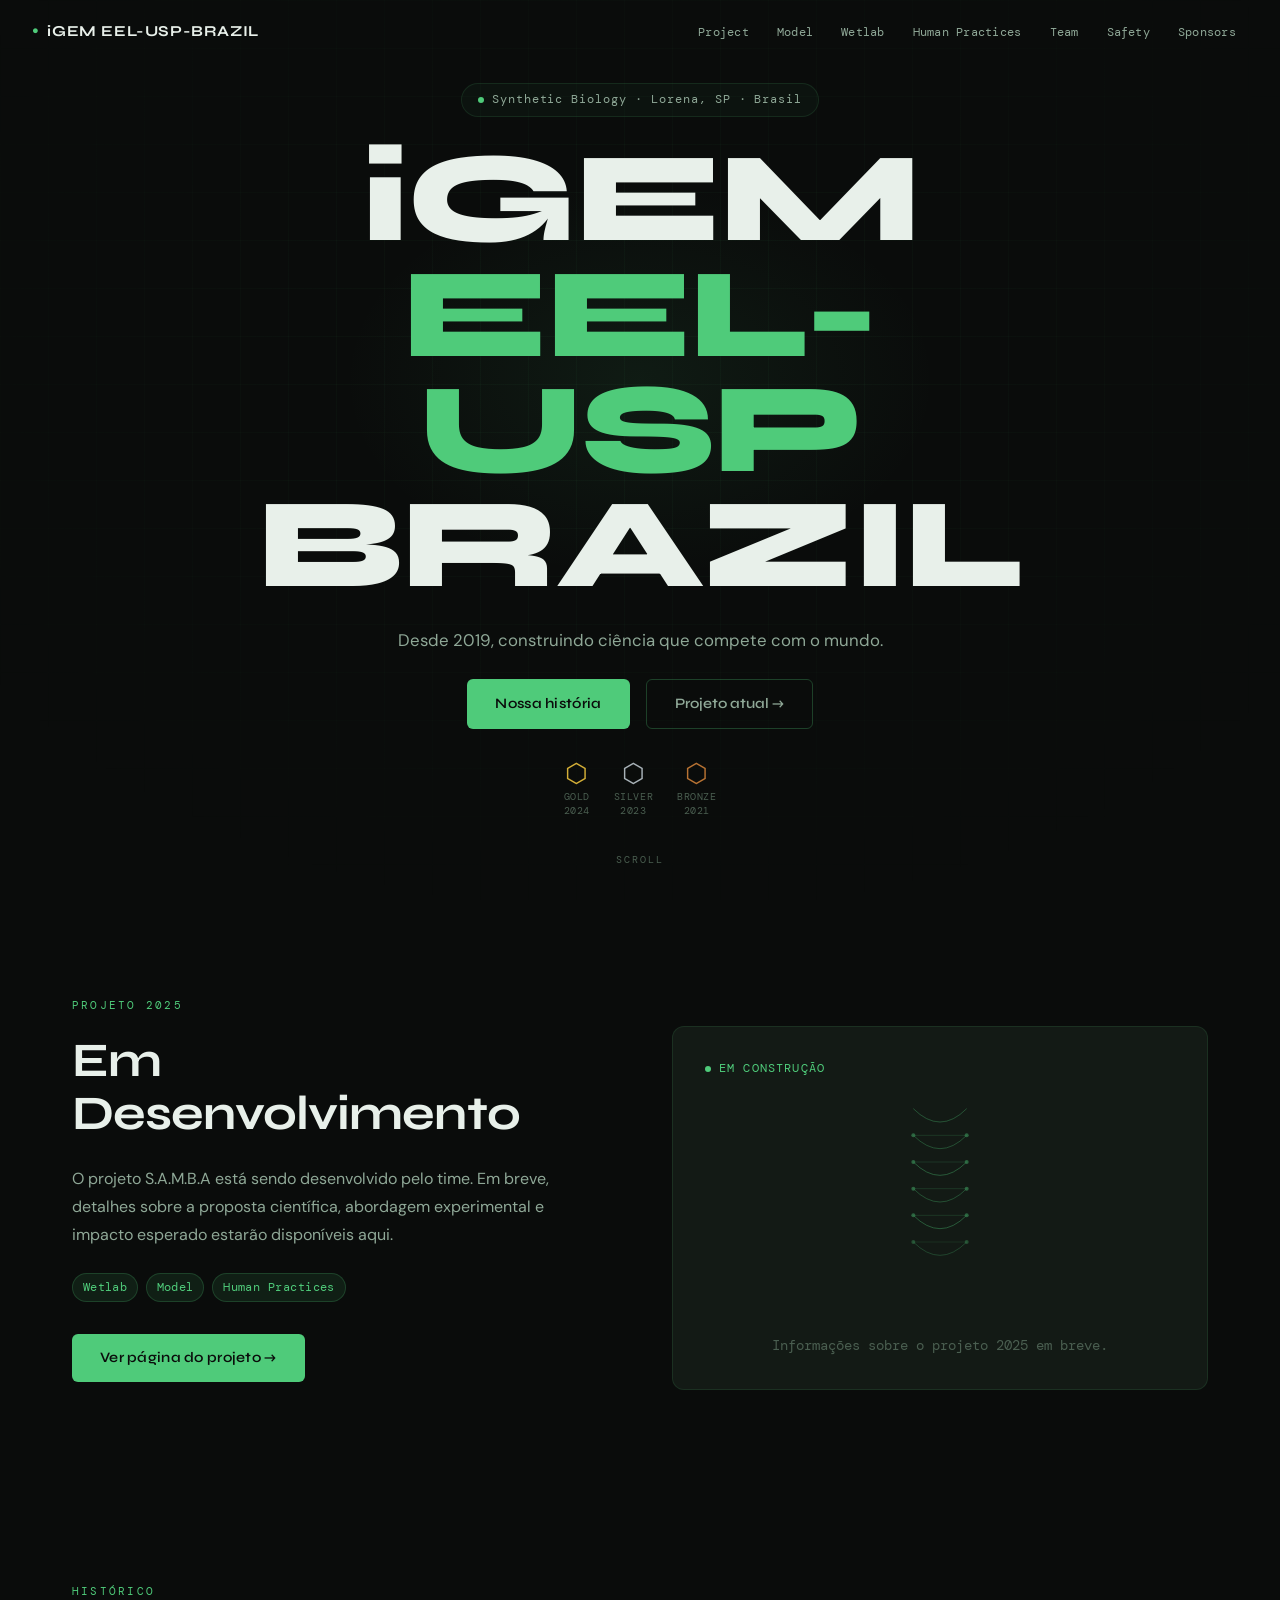
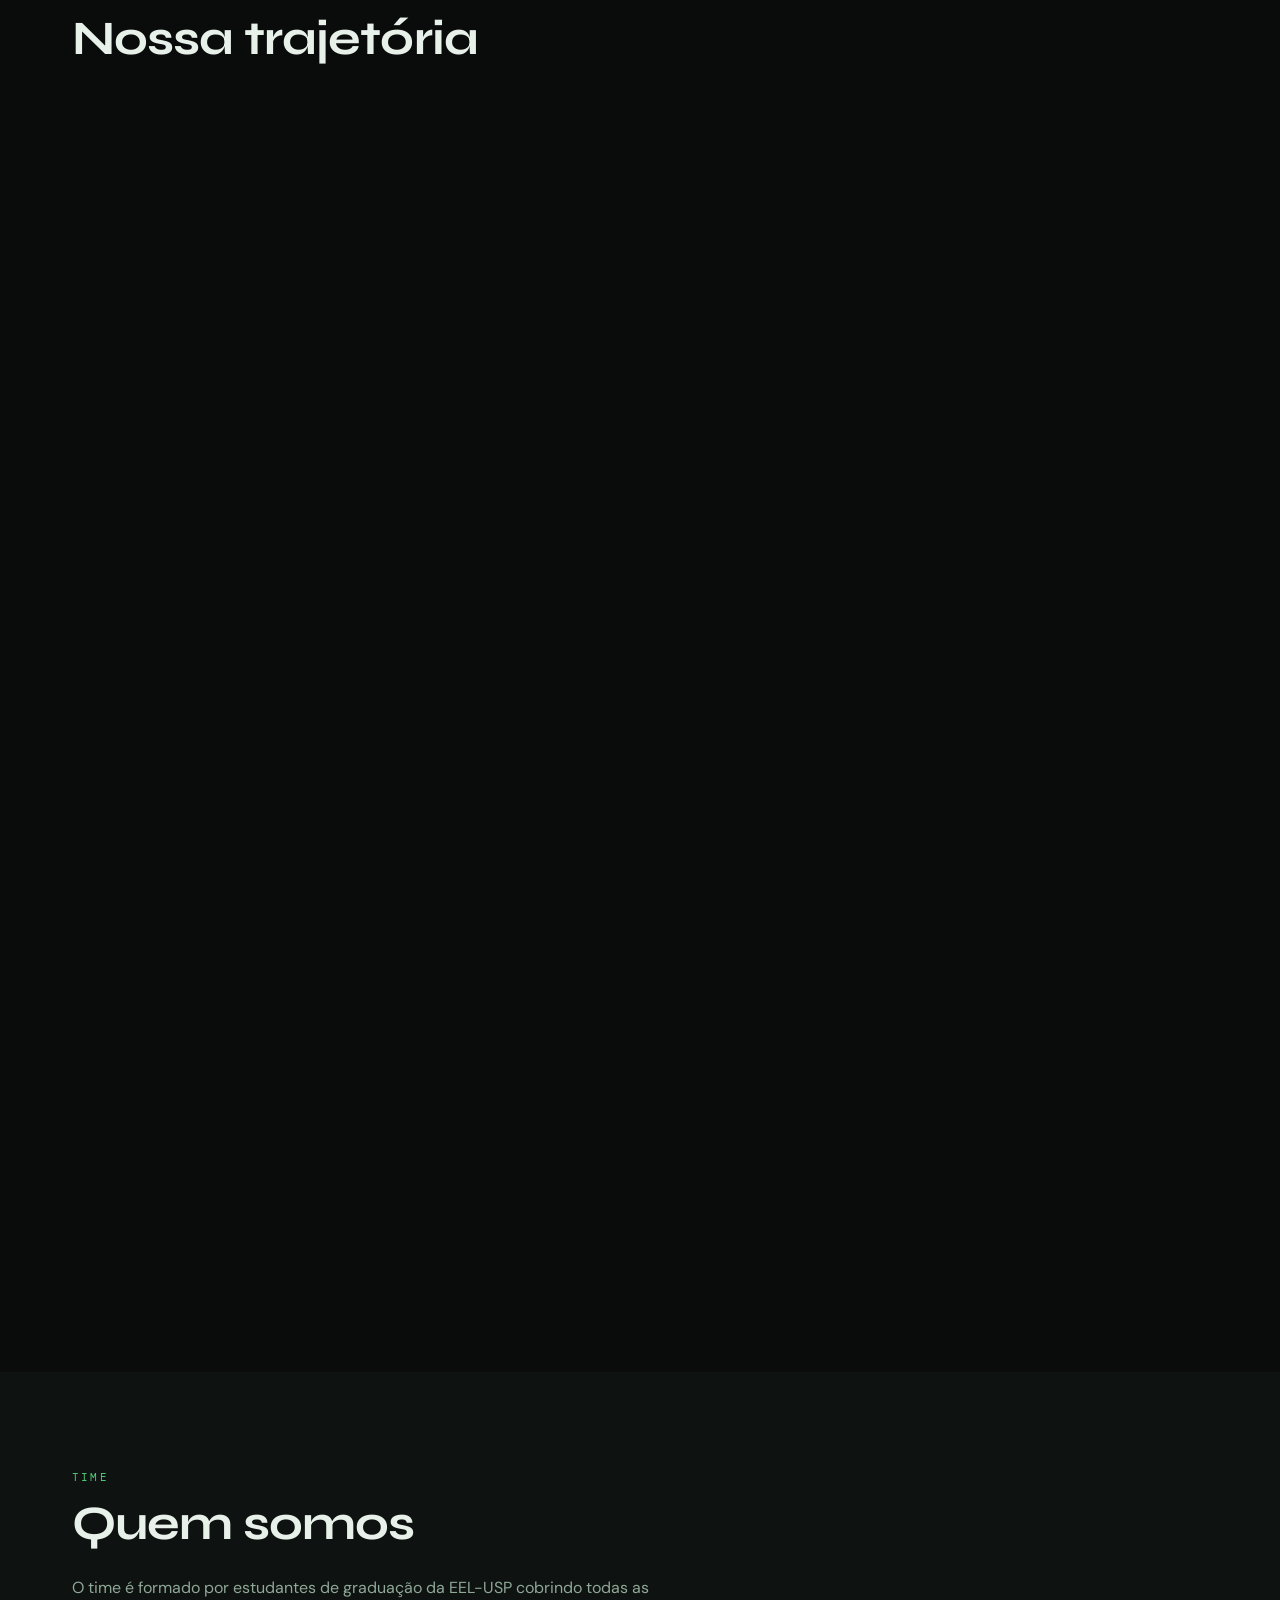
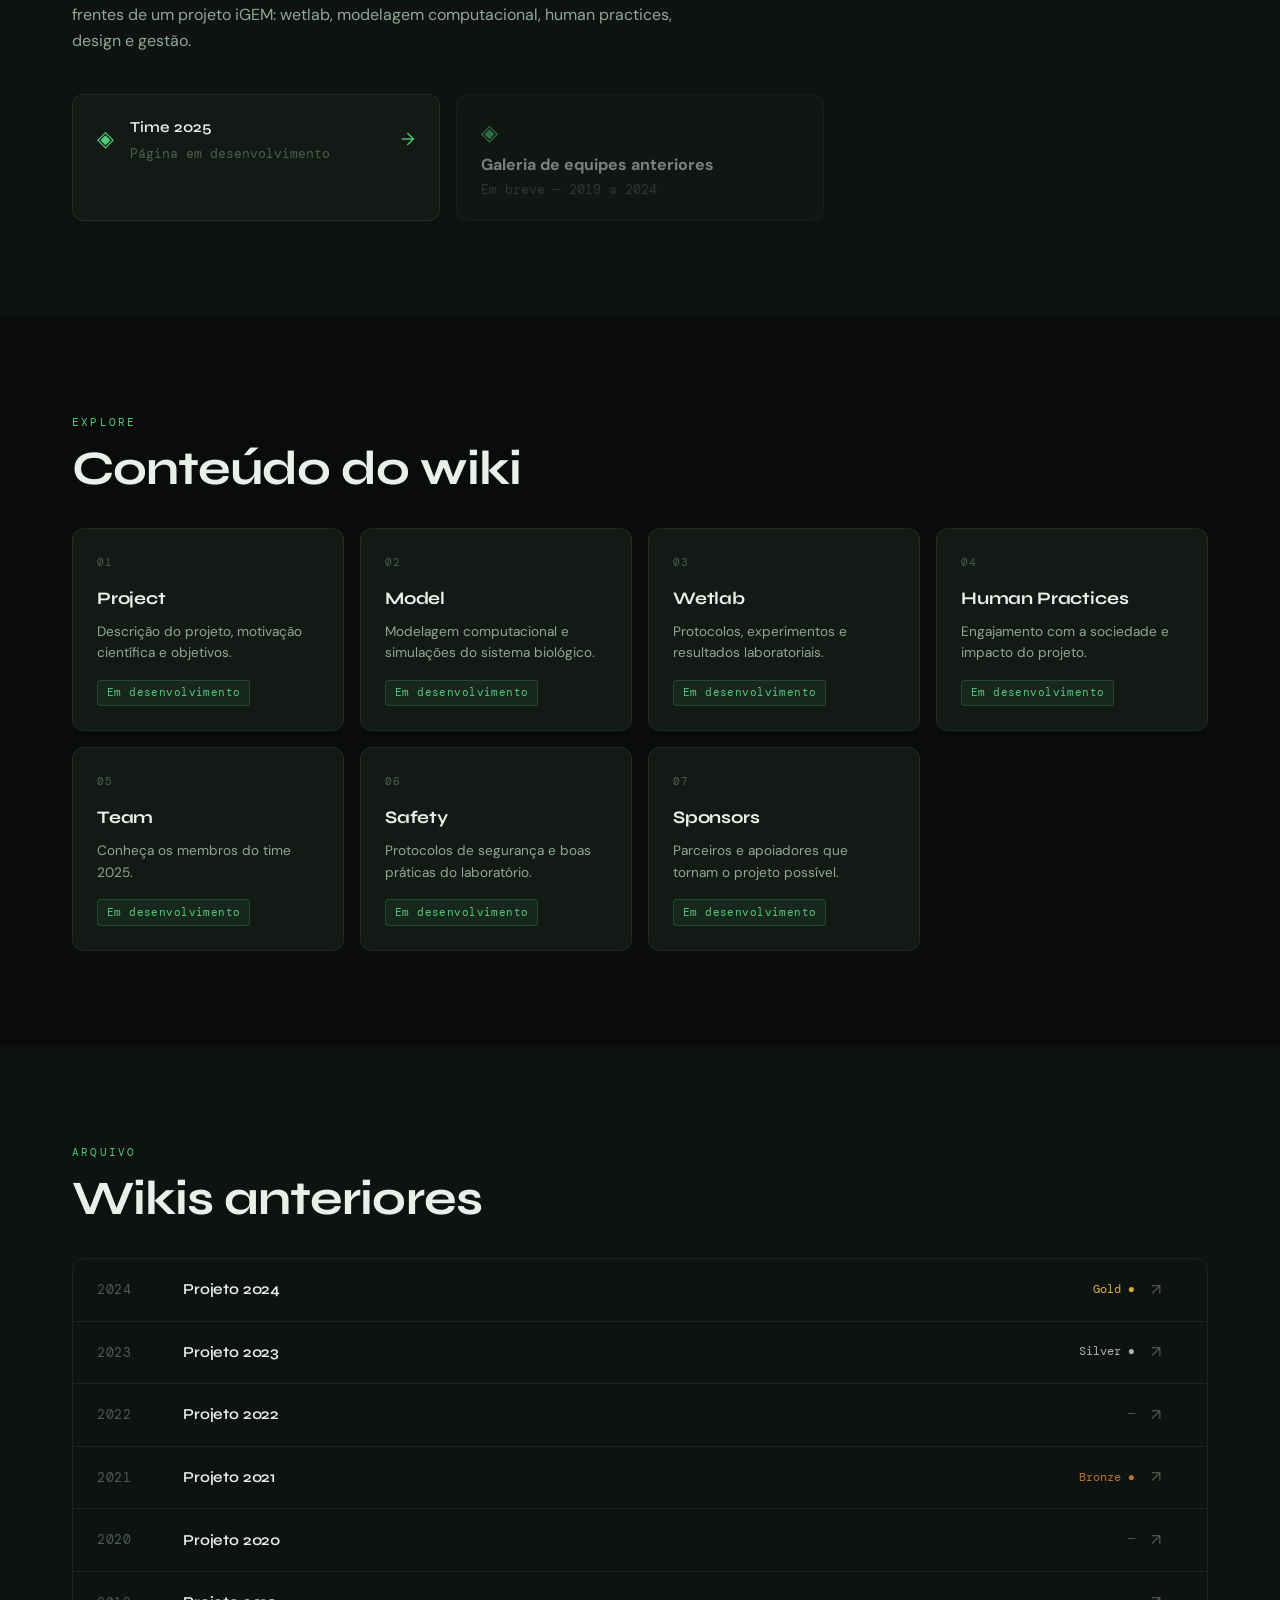
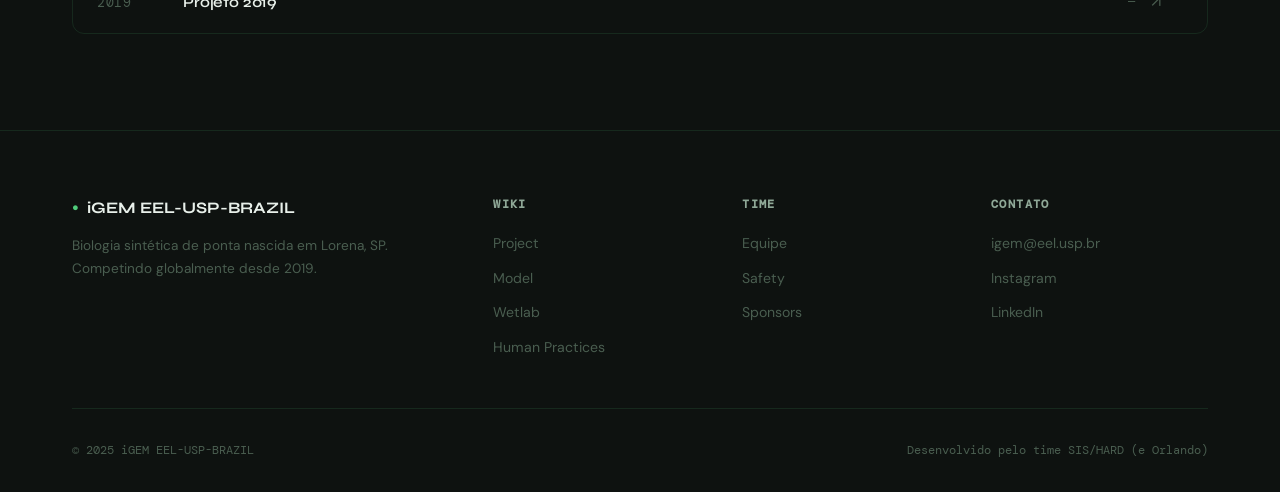
==== commit 05e08f74: "Update index.html" ====
--- a/index.html
+++ b/index.html
@@ -46,8 +46,7 @@
         <span class="hero-title-line">BRAZIL</span>
       </h1>
       <p class="hero-sub">
-        Engenharia genética de ponta nascida no interior paulista.<br>
-        Desde 2019, construindo ciência que compete com o mundo.
+       Desde 2019, construindo ciência que compete com o mundo.<br>
       </p>
       <div class="hero-cta">
         <a href="#timeline" class="btn-primary">Nossa história</a>
@@ -79,7 +78,7 @@
         <div class="project-highlight-text">
           <h2 class="section-heading">Em Desenvolvimento</h2>
           <p class="project-highlight-desc">
-            O projeto deste ciclo está sendo desenvolvido pelo time. Em breve, detalhes sobre a proposta científica, abordagem experimental e impacto esperado estarão disponíveis aqui.
+            O projeto S.A.M.B.A está sendo desenvolvido pelo time. Em breve, detalhes sobre a proposta científica, abordagem experimental e impacto esperado estarão disponíveis aqui.
           </p>
           <div class="wip-tags">
             <span class="wip-tag">Wetlab</span>
--- a/styles/main.css
+++ b/styles/main.css
@@ -1,1403 +1,777 @@
-/* Reset and Base Styles */
-* {
-  margin: 0;
-  padding: 0;
-  box-sizing: border-box;
-}
-
+/* ─────────────────────────────────────────────────
+   iGEM EEL-USP-BRAZIL — main.css
+   Aesthetic: dark bio-lab / editorial / organic
+   ───────────────────────────────────────────────── */
+
+/* ── TOKENS ── */
 :root {
-  --primary-dark: #071b24;
-  --secondary-dark: #0d2f3a;
-  --primary-blue: #1f6f78;
-  --accent-blue: #2f8f7f;
-  --primary-red: #315f4b;
-  --secondary-red: #1f3f34;
-  --white: #ffffff;
-
-  --gradient-primary: linear-gradient(
-    135deg,
-    var(--primary-blue),
-    var(--accent-blue)
-  );
-  --gradient-secondary: linear-gradient(
-    135deg,
-    var(--primary-red),
-    var(--secondary-red)
-  );
-  --gradient-dark: linear-gradient(
-    135deg,
-    var(--primary-dark),
-    var(--secondary-dark)
-  );
-
-  --shadow-light: 0 4px 6px rgba(0, 0, 0, 0.1);
-  --shadow-medium: 0 8px 25px rgba(0, 0, 0, 0.15);
-  --shadow-heavy: 0 15px 35px rgba(0, 0, 0, 0.2);
-
-  --border-radius: 12px;
-  --transition: all 0.3s cubic-bezier(0.4, 0, 0.2, 1);
-}
-
-html {
-  scroll-behavior: smooth;
-}
-
+  --bg:        #0a0c0b;
+  --bg-alt:    #0e1210;
+  --surface:   #131a15;
+  --surface-2: #1a2420;
+  --border:    rgba(80, 200, 120, 0.12);
+  --border-hi: rgba(80, 200, 120, 0.28);
+
+  --accent:    #4fcb7a;   /* bio green */
+  --accent-2:  #a8e6bc;   /* light green */
+  --accent-dim:#2a6642;
+
+  --gold:   #d4af37;
+  --silver: #a8b2b8;
+  --bronze: #b87333;
+
+  --text:     #e8f0ea;
+  --text-mid: #8fa897;
+  --text-dim: #4a5e50;
+
+  --font-display: 'Syne', sans-serif;
+  --font-body:    'DM Sans', sans-serif;
+  --font-mono:    'DM Mono', monospace;
+
+  --radius:  6px;
+  --radius-lg: 12px;
+  --max-w:   1200px;
+  --nav-h:   64px;
+}
+
+/* ── RESET ── */
+*, *::before, *::after { box-sizing: border-box; margin: 0; padding: 0; }
+html { scroll-behavior: smooth; }
 body {
-  font-family: "Inter", sans-serif;
-  line-height: 1.6;
-  color: var(--primary-dark);
-  background-color: var(--white);
+  background: var(--bg);
+  color: var(--text);
+  font-family: var(--font-body);
+  font-size: 16px;
+  line-height: 1.65;
+  -webkit-font-smoothing: antialiased;
   overflow-x: hidden;
 }
-
-.container {
-  max-width: 1200px;
-  margin: 0 auto;
-  padding: 0 20px;
-}
-
-/* Floating Logo */
-.floating-logo {
+img { max-width: 100%; display: block; }
+a { color: inherit; text-decoration: none; }
+ul { list-style: none; }
+
+/* ── SCROLLBAR ── */
+::-webkit-scrollbar { width: 6px; }
+::-webkit-scrollbar-track { background: var(--bg); }
+::-webkit-scrollbar-thumb { background: var(--accent-dim); border-radius: 3px; }
+
+/* ── NAV ── */
+.nav {
   position: fixed;
-  top: 2rem;
-  left: 2rem;
-  z-index: 1001;
-  background: rgba(255, 255, 255, 0.15);
-  backdrop-filter: blur(10px);
-  border: 1px solid rgba(255, 255, 255, 0.2);
+  top: 0; left: 0; right: 0;
+  height: var(--nav-h);
+  display: flex;
+  align-items: center;
+  justify-content: space-between;
+  padding: 0 2rem;
+  z-index: 100;
+  transition: background 0.3s, border-color 0.3s;
+  border-bottom: 1px solid transparent;
+}
+.nav-scrolled {
+  background: rgba(10, 12, 11, 0.92);
+  backdrop-filter: blur(12px);
+  border-color: var(--border);
+}
+.nav-logo {
+  font-family: var(--font-display);
+  font-weight: 700;
+  font-size: 0.95rem;
+  letter-spacing: 0.04em;
+  display: flex;
+  align-items: center;
+  gap: 0.5rem;
+  color: var(--text);
+}
+.nav-logo-mark {
+  color: var(--accent);
+  font-size: 0.7rem;
+  animation: pulse-dot 2.5s ease-in-out infinite;
+}
+@keyframes pulse-dot {
+  0%, 100% { opacity: 1; }
+  50% { opacity: 0.3; }
+}
+.nav-links {
+  display: flex;
+  align-items: center;
+  gap: 0.25rem;
+}
+.nav-links a {
+  font-family: var(--font-mono);
+  font-size: 0.78rem;
+  color: var(--text-mid);
+  padding: 0.4rem 0.75rem;
+  border-radius: var(--radius);
+  transition: color 0.2s, background 0.2s;
+  letter-spacing: 0.02em;
+}
+.nav-links a:hover {
+  color: var(--accent);
+  background: rgba(79, 203, 122, 0.08);
+}
+.nav-toggle {
+  display: none;
+  flex-direction: column;
+  gap: 5px;
+  background: none;
+  border: none;
+  cursor: pointer;
+  padding: 4px;
+}
+.nav-toggle span {
+  display: block;
+  width: 22px; height: 2px;
+  background: var(--text-mid);
+  border-radius: 2px;
+  transition: transform 0.3s, opacity 0.3s;
+}
+.nav-toggle.open span:nth-child(1) { transform: translateY(7px) rotate(45deg); }
+.nav-toggle.open span:nth-child(2) { opacity: 0; }
+.nav-toggle.open span:nth-child(3) { transform: translateY(-7px) rotate(-45deg); }
+
+/* ── HERO ── */
+.hero {
+  min-height: 100svh;
+  display: flex;
+  align-items: center;
+  justify-content: center;
+  position: relative;
+  overflow: hidden;
+  padding: var(--nav-h) 2rem 4rem;
+}
+.hero-grid-bg {
+  position: absolute;
+  inset: 0;
+  background-image:
+    linear-gradient(rgba(79, 203, 122, 0.04) 1px, transparent 1px),
+    linear-gradient(90deg, rgba(79, 203, 122, 0.04) 1px, transparent 1px);
+  background-size: 48px 48px;
+  mask-image: radial-gradient(ellipse 80% 80% at 50% 40%, black 20%, transparent 80%);
+}
+.hero-glow {
+  position: absolute;
+  top: 20%;
+  left: 50%;
+  transform: translateX(-50%);
+  width: 600px; height: 400px;
+  background: radial-gradient(ellipse, rgba(79, 203, 122, 0.08) 0%, transparent 70%);
+  pointer-events: none;
+}
+.hero-inner {
+  position: relative;
+  text-align: center;
+  max-width: 800px;
+  display: flex;
+  flex-direction: column;
+  align-items: center;
+  gap: 1.5rem;
+}
+.hero-badge {
+  display: inline-flex;
+  align-items: center;
+  gap: 0.5rem;
+  font-family: var(--font-mono);
+  font-size: 0.75rem;
+  color: var(--text-mid);
+  letter-spacing: 0.08em;
+  padding: 0.4rem 1rem;
+  border: 1px solid var(--border);
+  border-radius: 99px;
+  background: rgba(79, 203, 122, 0.04);
+}
+.badge-dot {
+  width: 6px; height: 6px;
   border-radius: 50%;
-  width: 70px;
-  height: 70px;
-  display: flex;
-  align-items: center;
+  background: var(--accent);
+  animation: pulse-dot 2s ease-in-out infinite;
+}
+.hero-title {
+  font-family: var(--font-display);
+  font-weight: 800;
+  font-size: clamp(3.5rem, 10vw, 8rem);
+  line-height: 0.9;
+  letter-spacing: -0.02em;
+  display: flex;
+  flex-direction: column;
+}
+.hero-title-line { display: block; }
+.hero-title-line.accent { color: var(--accent); }
+.hero-sub {
+  font-size: 1.05rem;
+  color: var(--text-mid);
+  max-width: 500px;
+  line-height: 1.7;
+}
+.hero-cta {
+  display: flex;
+  gap: 1rem;
+  flex-wrap: wrap;
   justify-content: center;
-  transition: var(--transition);
-  box-shadow: 0 8px 32px rgba(0, 15, 34, 0.2);
-}
-
-.floating-logo:hover {
-  transform: scale(1.1);
-  background: rgba(255, 255, 255, 0.25);
-}
-
-.floating-logo .logo {
-  height: 40px;
-  width: auto;
-  filter: drop-shadow(0 2px 4px rgba(0, 0, 0, 0.3));
-}
-
-/* Hamburger Menu Button */
-.hamburger-menu {
-  position: fixed;
-  top: 2rem;
-  right: 2rem;
-  z-index: 1002;
-}
-
-.hamburger-menu > .hamburger {
-  background: rgba(255, 255, 255, 0.15);
-  backdrop-filter: blur(10px);
-  border: 1px solid rgba(255, 255, 255, 0.2);
-  border-radius: 50%;
-  width: 70px;
-  height: 70px;
-  display: flex;
-  align-items: center;
-  justify-content: center;
+}
+.btn-primary {
+  display: inline-flex;
+  align-items: center;
+  gap: 0.5rem;
+  font-family: var(--font-display);
+  font-weight: 600;
+  font-size: 0.9rem;
+  color: var(--bg);
+  background: var(--accent);
+  padding: 0.75rem 1.75rem;
+  border-radius: var(--radius);
+  border: none;
   cursor: pointer;
-  transition: var(--transition);
-  box-shadow: 0 8px 32px rgba(0, 15, 34, 0.2);
-  flex-direction: column;
-}
-
-.hamburger-menu > .hamburger:hover {
-  transform: scale(1.1);
-  background: rgba(255, 255, 255, 0.25);
-}
-
-.hamburger span {
-  width: 25px;
-  height: 3px;
-  background: var(--white);
-  margin: 3px 0;
-  transition: var(--transition);
-  border-radius: 2px;
-  box-shadow: 0 1px 2px rgba(0, 0, 0, 0.3);
-}
-
-.hamburger.active span:nth-child(1) {
-  transform: rotate(45deg) translate(5px, 5px);
-}
-
-.hamburger.active span:nth-child(2) {
-  opacity: 0;
-}
-
-.hamburger.active span:nth-child(3) {
-  transform: rotate(-45deg) translate(7px, -6px);
-}
-
-/* Dropdown Menu */
-.dropdown-menu {
-  position: absolute;
-  top: 80px;
-  right: 0;
-  background: rgba(0, 15, 34, 0.95);
-  backdrop-filter: blur(15px);
-  border: 1px solid rgba(255, 255, 255, 0.1);
-  border-radius: var(--border-radius);
-  box-shadow: 0 20px 40px rgba(0, 15, 34, 0.3);
-  opacity: 0;
-  visibility: hidden;
-  transform: translateY(-10px);
-  transition: all 0.3s cubic-bezier(0.4, 0, 0.2, 1);
-  min-width: 200px;
-}
-
-.dropdown-menu.active {
-  opacity: 1;
-  visibility: visible;
-  transform: translateY(0);
-}
-
-.dropdown-items {
-  list-style: none;
-  padding: 1rem 0;
-  margin: 0;
-}
-
-.dropdown-items li {
-  margin: 0;
-}
-
-.dropdown-items a {
-  display: block;
-  color: var(--white);
-  text-decoration: none;
-  padding: 1rem 1.5rem;
-  font-weight: 500;
-  font-size: 1rem;
-  transition: var(--transition);
-  position: relative;
-  border-left: 3px solid transparent;
-}
-
-.dropdown-items a:hover {
-  background: rgba(31, 156, 198, 0.2);
-  border-left-color: var(--primary-blue);
-  color: var(--primary-blue);
-  padding-left: 2rem;
-}
-
-.dropdown-items a::after {
-  content: "";
-  position: absolute;
-  right: 1.5rem;
-  top: 50%;
-  transform: translateY(-50%);
-  width: 0;
-  height: 0;
-  border: 5px solid transparent;
-  border-left-color: var(--primary-blue);
-  opacity: 0;
-  transition: var(--transition);
-}
-
-.dropdown-items a:hover::after {
-  opacity: 1;
-  right: 1rem;
-}
-
-/* Legacy styles - remove fullscreen menu */
-
-/* Legacy styles for compatibility */
-.navbar {
-  display: none;
-}
-
-/* Hero Section */
-.hero {
-  height: 100vh;
-  position: relative;
-  display: flex;
-  align-items: center;
-  justify-content: center;
+  transition: background 0.2s, transform 0.15s;
+  letter-spacing: 0.02em;
+}
+.btn-primary:hover {
+  background: var(--accent-2);
+  transform: translateY(-1px);
+}
+.btn-ghost {
+  display: inline-flex;
+  align-items: center;
+  font-family: var(--font-display);
+  font-weight: 600;
+  font-size: 0.9rem;
+  color: var(--text-mid);
+  padding: 0.75rem 1.75rem;
+  border-radius: var(--radius);
+  border: 1px solid var(--border-hi);
+  transition: color 0.2s, border-color 0.2s;
+}
+.btn-ghost:hover {
+  color: var(--accent);
+  border-color: var(--accent);
+}
+.hero-medals {
+  display: flex;
+  gap: 1.5rem;
+  margin-top: 0.5rem;
+}
+.medal {
+  display: flex;
+  flex-direction: column;
+  align-items: center;
+  gap: 0.25rem;
+}
+.medal-icon {
+  font-size: 1.6rem;
+  line-height: 1;
+}
+.medal.gold .medal-icon   { color: var(--gold); }
+.medal.silver .medal-icon { color: var(--silver); }
+.medal.bronze .medal-icon { color: var(--bronze); }
+.medal-label {
+  font-family: var(--font-mono);
+  font-size: 0.65rem;
+  color: var(--text-dim);
   text-align: center;
-  background: var(--gradient-dark);
-  overflow: hidden;
-}
-
-.hero-background {
-  position: absolute;
-  top: 0;
-  left: 0;
-  width: 100%;
-  height: 100%;
-  background: url("hero-bg.jpg") center/cover;
-  opacity: 0.2;
-}
-
-.particles {
-  position: absolute;
-  width: 100%;
-  height: 100%;
-  background: transparent;
-}
-
-.particles::before {
-  content: "";
-  position: absolute;
-  top: 0;
-  left: 0;
-  width: 100%;
-  height: 100%;
-  background-image: radial-gradient(
-      2px 2px at 20px 30px,
-      var(--primary-blue),
-      transparent
-    ),
-    radial-gradient(2px 2px at 40px 70px, var(--accent-blue), transparent),
-    radial-gradient(1px 1px at 90px 40px, var(--primary-red), transparent),
-    radial-gradient(1px 1px at 130px 80px, var(--primary-blue), transparent);
-  background-repeat: repeat;
-  background-size: 200px 100px;
-  animation: float 20s infinite linear;
-  opacity: 0.6;
-}
-
-@keyframes float {
-  0% {
-    transform: translate(0, 0);
-  }
-  100% {
-    transform: translate(-200px, -100px);
-  }
-}
-
-.hero-content {
-  position: relative;
-  z-index: 2;
-  max-width: 800px;
-  padding: 0 20px;
-}
-
-.hero-logo {
-  margin-bottom: 2rem;
-}
-
-.logo-animation {
-  font-size: 4rem;
-  animation: pulse 2s infinite;
-}
-
-@keyframes pulse {
-  0%,
-  100% {
-    transform: scale(1);
-  }
-  50% {
-    transform: scale(1.1);
-  }
-}
-
-.hero-title {
-  font-size: 3.5rem;
-  font-weight: 800;
-  margin-bottom: 1rem;
-  background: var(--gradient-primary);
-  -webkit-background-clip: text;
-  -webkit-text-fill-color: transparent;
-  background-clip: text;
-}
-
-.typing-text {
-  border-right: 3px solid var(--primary-blue);
-  animation: typing 4s steps(20) infinite, blink 1s infinite;
-}
-
-@keyframes typing {
-  0%,
-  50%,
-  100% {
-    width: 100%;
-  }
-  25%,
-  75% {
-    width: 0;
-  }
-}
-
-@keyframes blink {
-  50% {
-    border-color: transparent;
-  }
-}
-
-.hero-subtitle {
-  font-size: 1.5rem;
-  color: var(--white);
-  margin-bottom: 1rem;
-  font-weight: 600;
-}
-
-.hero-description {
-  font-size: 1.1rem;
-  color: rgba(255, 255, 255, 0.8);
-  margin-bottom: 2rem;
-  line-height: 1.8;
-}
-
-.hero-buttons {
-  display: flex;
-  gap: 1rem;
-  justify-content: center;
-  flex-wrap: wrap;
-}
-
-.btn-primary,
-.btn-secondary {
-  padding: 1rem 2rem;
-  border: none;
-  border-radius: var(--border-radius);
-  font-weight: 600;
-  text-decoration: none;
-  display: inline-flex;
-  align-items: center;
-  gap: 0.5rem;
-  cursor: pointer;
-  transition: var(--transition);
-  font-size: 1rem;
-}
-
-.btn-primary {
-  background: var(--gradient-primary);
-  color: var(--white);
-  box-shadow: var(--shadow-medium);
-}
-
-.btn-primary:hover {
-  transform: translateY(-3px);
-  box-shadow: var(--shadow-heavy);
-}
-
-.btn-secondary {
-  background: transparent;
-  color: var(--white);
-  border: 2px solid var(--primary-blue);
-}
-
-.btn-secondary:hover {
-  background: var(--primary-blue);
-  transform: translateY(-3px);
-}
-
-.scroll-indicator {
+  line-height: 1.3;
+  letter-spacing: 0.05em;
+  text-transform: uppercase;
+}
+.hero-scroll-hint {
   position: absolute;
   bottom: 2rem;
   left: 50%;
   transform: translateX(-50%);
-}
-
-.scroll-arrow {
-  width: 20px;
-  height: 20px;
-  border: 2px solid var(--white);
-  border-top: none;
-  border-left: none;
-  transform: rotate(45deg);
-  animation: bounce 2s infinite;
-}
-
-@keyframes bounce {
-  0%,
-  20%,
-  50%,
-  80%,
-  100% {
-    transform: translateY(0) rotate(45deg);
-  }
-  40% {
-    transform: translateY(-10px) rotate(45deg);
-  }
-  60% {
-    transform: translateY(-5px) rotate(45deg);
-  }
-}
-
-/* Section Styles */
-.section-title {
-  font-size: 2.5rem;
+  font-family: var(--font-mono);
+  font-size: 0.65rem;
+  color: var(--text-dim);
+  letter-spacing: 0.2em;
+  text-transform: uppercase;
+  animation: fade-up 2s ease-in-out infinite;
+}
+@keyframes fade-up {
+  0%, 100% { opacity: 0.3; transform: translateX(-50%) translateY(4px); }
+  50% { opacity: 0.8; transform: translateX(-50%) translateY(0); }
+}
+
+/* ── LAYOUT HELPERS ── */
+.container {
+  max-width: var(--max-w);
+  margin: 0 auto;
+  padding: 0 2rem;
+}
+.section {
+  padding: 6rem 0;
+}
+.section-alt {
+  background: var(--bg-alt);
+}
+.section-label {
+  font-family: var(--font-mono);
+  font-size: 0.7rem;
+  color: var(--accent);
+  letter-spacing: 0.2em;
+  text-transform: uppercase;
+  margin-bottom: 0.75rem;
+}
+.section-heading {
+  font-family: var(--font-display);
   font-weight: 700;
-  text-align: center;
-  margin-bottom: 1rem;
-  background: var(--gradient-primary);
-  -webkit-background-clip: text;
-  -webkit-text-fill-color: transparent;
-  background-clip: text;
-}
-
-.section-subtitle {
-  font-size: 1.2rem;
-  text-align: center;
-  color: var(--secondary-dark);
-  margin-bottom: 3rem;
+  font-size: clamp(2rem, 4vw, 3rem);
+  line-height: 1.1;
+  letter-spacing: -0.02em;
+  margin-bottom: 1.5rem;
+}
+.section-desc {
+  color: var(--text-mid);
   max-width: 600px;
-  margin-left: auto;
-  margin-right: auto;
-}
-
-/* Timeline Section */
-.timeline-section {
-  padding: 6rem 0;
-  background: linear-gradient(
-    180deg,
-    var(--white) 0%,
-    rgba(31, 156, 198, 0.05) 100%
-  );
-}
-
-.timeline {
-  position: relative;
-  max-width: 800px;
-  margin: 0 auto;
-}
-
-.timeline::before {
-  content: "";
-  position: absolute;
-  top: 0;
-  left: 50%;
-  transform: translateX(-50%);
-  width: 4px;
-  height: 100%;
-  background: var(--gradient-primary);
-  border-radius: 2px;
-}
-
-.timeline-item {
-  position: relative;
-  margin-bottom: 4rem;
-  opacity: 0;
-  transform: translateY(50px);
-  transition: var(--transition);
-}
-
-.timeline-item.animate {
-  opacity: 1;
-  transform: translateY(0);
-}
-
-.timeline-item:nth-child(odd) .timeline-content {
-  margin-left: 0;
-  margin-right: 50%;
-  padding-right: 3rem;
-  text-align: right;
-}
-
-.timeline-item:nth-child(even) .timeline-content {
-  margin-left: 50%;
-  margin-right: 0;
-  padding-left: 3rem;
-  text-align: left;
-}
-
-.timeline-content {
-  background: var(--white);
-  padding: 2rem;
-  border-radius: var(--border-radius);
-  box-shadow: var(--shadow-medium);
-  position: relative;
-  border: 1px solid rgba(31, 156, 198, 0.1);
-}
-
-.timeline-content::before {
-  content: "";
-  position: absolute;
-  top: 2rem;
-  width: 0;
-  height: 0;
-  border: 15px solid transparent;
-}
-
-.timeline-item:nth-child(odd) .timeline-content::before {
-  right: -30px;
-  border-left-color: var(--white);
-}
-
-.timeline-item:nth-child(even) .timeline-content::before {
-  left: -30px;
-  border-right-color: var(--white);
-}
-
-.timeline-icon {
-  position: absolute;
-  top: 1.5rem;
-  font-size: 1.5rem;
-  width: 60px;
-  height: 60px;
-  background: var(--gradient-primary);
-  border-radius: 50%;
-  display: flex;
-  align-items: center;
-  justify-content: center;
-  color: var(--white);
-  box-shadow: var(--shadow-medium);
-}
-
-.timeline-item:nth-child(odd) .timeline-icon {
-  right: -87px;
-}
-
-.timeline-item:nth-child(even) .timeline-icon {
-  left: -87px;
-}
-
-.timeline-content h3 {
-  font-size: 1.5rem;
-  font-weight: 700;
-  margin-bottom: 0.5rem;
-  color: var(--primary-dark);
-}
-
-.timeline-year {
-  display: inline-block;
-  background: var(--gradient-secondary);
-  color: var(--white);
-  padding: 0.25rem 0.75rem;
-  border-radius: 20px;
-  font-size: 0.9rem;
-  font-weight: 600;
-  margin-bottom: 1rem;
-}
-
-.timeline-content p {
-  color: var(--secondary-dark);
-  line-height: 1.7;
-  margin-bottom: 1rem;
-}
-
-.timeline-tags {
+  margin-bottom: 2.5rem;
+  font-size: 1rem;
+}
+
+/* ── PROJECT HIGHLIGHT ── */
+.project-highlight-grid {
+  display: grid;
+  grid-template-columns: 1fr 1fr;
+  gap: 4rem;
+  align-items: center;
+}
+.project-highlight-desc {
+  color: var(--text-mid);
+  font-size: 1rem;
+  margin: 1rem 0 1.5rem;
+  line-height: 1.75;
+}
+.wip-tags {
   display: flex;
   flex-wrap: wrap;
   gap: 0.5rem;
 }
-
-.tag {
-  background: rgba(31, 156, 198, 0.1);
-  color: var(--accent-blue);
-  padding: 0.25rem 0.75rem;
-  border-radius: 15px;
+.wip-tag {
+  font-family: var(--font-mono);
+  font-size: 0.72rem;
+  color: var(--accent);
+  background: rgba(79, 203, 122, 0.1);
+  border: 1px solid rgba(79, 203, 122, 0.2);
+  padding: 0.25rem 0.6rem;
+  border-radius: 99px;
+  letter-spacing: 0.04em;
+}
+.wip-box {
+  background: var(--surface);
+  border: 1px solid var(--border);
+  border-radius: var(--radius-lg);
+  padding: 2rem;
+  display: flex;
+  flex-direction: column;
+  align-items: center;
+  gap: 1.5rem;
+  min-height: 320px;
+  justify-content: center;
+}
+.wip-box-label {
+  display: flex;
+  align-items: center;
+  gap: 0.5rem;
+  font-family: var(--font-mono);
+  font-size: 0.72rem;
+  color: var(--accent);
+  letter-spacing: 0.1em;
+  text-transform: uppercase;
+  align-self: flex-start;
+}
+.wip-dot {
+  width: 6px; height: 6px;
+  border-radius: 50%;
+  background: var(--accent);
+  animation: pulse-dot 1.5s ease-in-out infinite;
+  flex-shrink: 0;
+}
+.dna-svg {
+  width: 80px;
+  opacity: 0.6;
+}
+.wip-placeholder-text {
+  color: var(--text-dim);
+  font-size: 0.85rem;
+  text-align: center;
+  font-family: var(--font-mono);
+}
+
+/* ── TIMELINE ── */
+.timeline {
+  display: flex;
+  flex-direction: column;
+  gap: 0;
+  margin-top: 3rem;
+  position: relative;
+}
+.tl-item {
+  display: grid;
+  grid-template-columns: 80px 32px 1fr;
+  gap: 0 1.5rem;
+  align-items: start;
+  opacity: 0;
+  transform: translateY(20px);
+  transition: opacity 0.5s ease, transform 0.5s ease;
+}
+.tl-item.revealed {
+  opacity: 1;
+  transform: none;
+}
+.tl-year {
+  font-family: var(--font-mono);
   font-size: 0.8rem;
-  font-weight: 500;
-}
-
-/* Team Section */
-.team-section {
-  padding: 6rem 0;
-  background: var(--white);
-}
-
-.team-filter {
-  display: flex;
-  justify-content: center;
+  color: var(--text-dim);
+  text-align: right;
+  padding-top: 1.2rem;
+  letter-spacing: 0.05em;
+}
+.tl-connector {
+  display: flex;
+  flex-direction: column;
+  align-items: center;
+  padding-top: 1.2rem;
+}
+.tl-connector::before {
+  content: '';
+  display: block;
+  width: 1px;
+  height: 1.2rem;
+  background: var(--border-hi);
+}
+.tl-item:first-child .tl-connector::before { display: none; }
+.tl-dot {
+  width: 10px; height: 10px;
+  border-radius: 50%;
+  background: var(--surface-2);
+  border: 2px solid var(--border-hi);
+  flex-shrink: 0;
+  z-index: 1;
+}
+.tl-dot.dot-gold   { border-color: var(--gold); background: rgba(212,175,55,0.15); }
+.tl-dot.dot-silver { border-color: var(--silver); background: rgba(168,178,184,0.15); }
+.tl-dot.dot-bronze { border-color: var(--bronze); background: rgba(184,115,51,0.15); }
+.tl-dot.dot-wip    { border-color: var(--accent); background: rgba(79,203,122,0.1); animation: pulse-dot 2s ease-in-out infinite; }
+.tl-connector::after {
+  content: '';
+  display: block;
+  width: 1px;
+  flex: 1;
+  min-height: 1.5rem;
+  background: var(--border);
+}
+.tl-item:last-child .tl-connector::after { display: none; }
+.tl-card {
+  background: var(--surface);
+  border: 1px solid var(--border);
+  border-radius: var(--radius-lg);
+  padding: 1.25rem 1.5rem;
+  margin: 0.75rem 0;
+  transition: border-color 0.2s;
+}
+.tl-card:hover { border-color: var(--border-hi); }
+.tl-card h3 {
+  font-family: var(--font-display);
+  font-weight: 700;
+  font-size: 1.05rem;
+  margin-bottom: 0.5rem;
+  letter-spacing: -0.01em;
+}
+.tl-card p {
+  color: var(--text-mid);
+  font-size: 0.9rem;
+  line-height: 1.6;
+  margin-bottom: 0.75rem;
+}
+.tl-tags {
+  display: flex;
   flex-wrap: wrap;
+  gap: 0.4rem;
+}
+.tl-tags span {
+  font-family: var(--font-mono);
+  font-size: 0.68rem;
+  color: var(--text-dim);
+  background: var(--surface-2);
+  border: 1px solid var(--border);
+  padding: 0.15rem 0.5rem;
+  border-radius: 4px;
+}
+.tl-tags .tag-gold   { color: var(--gold); border-color: rgba(212,175,55,0.3); background: rgba(212,175,55,0.08); }
+.tl-tags .tag-silver { color: var(--silver); border-color: rgba(168,178,184,0.3); background: rgba(168,178,184,0.08); }
+.tl-tags .tag-bronze { color: var(--bronze); border-color: rgba(184,115,51,0.3); background: rgba(184,115,51,0.08); }
+.tl-card-wip { border-color: rgba(79, 203, 122, 0.2); }
+.wip-inline-badge {
+  display: inline-flex;
+  align-items: center;
+  gap: 0.4rem;
+  font-family: var(--font-mono);
+  font-size: 0.68rem;
+  color: var(--accent);
+  letter-spacing: 0.08em;
+  text-transform: uppercase;
+  margin-bottom: 0.5rem;
+}
+
+/* ── PLACEHOLDER GRID ── */
+.placeholder-grid {
+  display: grid;
+  grid-template-columns: repeat(auto-fill, minmax(280px, 1fr));
   gap: 1rem;
+}
+.placeholder-card {
+  background: var(--surface);
+  border: 1px solid var(--border);
+  border-radius: var(--radius-lg);
+  padding: 1.25rem 1.5rem;
+  transition: border-color 0.2s;
+}
+.placeholder-card:hover { border-color: var(--border-hi); }
+.placeholder-card-dim { opacity: 0.5; }
+.placeholder-link {
+  display: flex;
+  align-items: center;
+  gap: 1rem;
+}
+.placeholder-icon {
+  font-size: 1.4rem;
+  color: var(--accent);
+  flex-shrink: 0;
+}
+.placeholder-link strong {
+  font-family: var(--font-display);
+  font-weight: 600;
+  font-size: 0.95rem;
+  display: block;
+  margin-bottom: 0.15rem;
+}
+.placeholder-link p, .placeholder-card p {
+  font-size: 0.8rem;
+  color: var(--text-dim);
+  font-family: var(--font-mono);
+}
+.placeholder-arrow {
+  margin-left: auto;
+  color: var(--accent);
+  font-size: 1.1rem;
+}
+
+/* ── PAGES GRID ── */
+.pages-grid {
+  display: grid;
+  grid-template-columns: repeat(auto-fill, minmax(250px, 1fr));
+  gap: 1rem;
+  margin-top: 2rem;
+}
+.page-card {
+  display: flex;
+  flex-direction: column;
+  background: var(--surface);
+  border: 1px solid var(--border);
+  border-radius: var(--radius-lg);
+  padding: 1.5rem;
+  transition: border-color 0.2s, transform 0.2s;
+}
+.page-card:hover {
+  border-color: var(--border-hi);
+  transform: translateY(-2px);
+}
+.page-card-num {
+  font-family: var(--font-mono);
+  font-size: 0.7rem;
+  color: var(--text-dim);
+  letter-spacing: 0.1em;
+  margin-bottom: 0.75rem;
+}
+.page-card h3 {
+  font-family: var(--font-display);
+  font-weight: 700;
+  font-size: 1.1rem;
+  margin-bottom: 0.5rem;
+  letter-spacing: -0.01em;
+}
+.page-card p {
+  color: var(--text-mid);
+  font-size: 0.85rem;
+  line-height: 1.6;
+  flex: 1;
+  margin-bottom: 1rem;
+}
+.page-card-tag {
+  font-family: var(--font-mono);
+  font-size: 0.68rem;
+  display: inline-block;
+  padding: 0.2rem 0.55rem;
+  border-radius: 4px;
+  letter-spacing: 0.04em;
+  align-self: flex-start;
+}
+.page-card-tag.wip {
+  color: var(--accent);
+  background: rgba(79, 203, 122, 0.08);
+  border: 1px solid rgba(79, 203, 122, 0.2);
+}
+
+/* ── WIKIS LIST ── */
+.wikis-list {
+  display: flex;
+  flex-direction: column;
+  margin-top: 2rem;
+  border: 1px solid var(--border);
+  border-radius: var(--radius-lg);
+  overflow: hidden;
+}
+.wiki-row {
+  display: grid;
+  grid-template-columns: 70px 1fr auto 32px;
+  align-items: center;
+  gap: 1rem;
+  padding: 1.1rem 1.5rem;
+  border-bottom: 1px solid var(--border);
+  transition: background 0.2s;
+}
+.wiki-row:last-child { border-bottom: none; }
+.wiki-row:hover { background: var(--surface); }
+.wiki-year {
+  font-family: var(--font-mono);
+  font-size: 0.8rem;
+  color: var(--text-dim);
+  letter-spacing: 0.05em;
+}
+.wiki-title {
+  font-family: var(--font-display);
+  font-weight: 600;
+  font-size: 0.95rem;
+  letter-spacing: -0.01em;
+}
+.wiki-medal {
+  font-family: var(--font-mono);
+  font-size: 0.75rem;
+  color: var(--text-dim);
+}
+.wiki-medal.gold-text   { color: var(--gold); }
+.wiki-medal.silver-text { color: var(--silver); }
+.wiki-medal.bronze-text { color: var(--bronze); }
+.wiki-arrow {
+  color: var(--text-dim);
+  font-size: 1rem;
+  transition: color 0.2s, transform 0.2s;
+}
+.wiki-row:hover .wiki-arrow {
+  color: var(--accent);
+  transform: translate(2px, -2px);
+}
+
+/* ── FOOTER ── */
+.footer {
+  background: var(--bg-alt);
+  border-top: 1px solid var(--border);
+  padding: 4rem 0 2rem;
+}
+.footer-top {
+  display: grid;
+  grid-template-columns: 1fr 2fr;
+  gap: 4rem;
   margin-bottom: 3rem;
 }
-
-.filter-btn {
-  padding: 0.75rem 1.5rem;
-  border: 2px solid var(--primary-blue);
-  background: transparent;
-  color: var(--primary-blue);
-  border-radius: 25px;
-  cursor: pointer;
-  font-weight: 500;
-  transition: var(--transition);
-}
-
-.filter-btn.active,
-.filter-btn:hover {
-  background: var(--primary-blue);
-  color: var(--white);
-}
-
-.team-gallery {
+.footer-logo {
+  font-family: var(--font-display);
+  font-weight: 700;
+  font-size: 1rem;
+  display: flex;
+  align-items: center;
+  gap: 0.5rem;
+  margin-bottom: 0.75rem;
+}
+.footer-brand p {
+  color: var(--text-dim);
+  font-size: 0.85rem;
+  line-height: 1.7;
+}
+.footer-links-group {
   display: grid;
-  grid-template-columns: repeat(auto-fit, minmax(300px, 1fr));
+  grid-template-columns: repeat(3, 1fr);
   gap: 2rem;
 }
-
-.team-photo {
-  position: relative;
-  border-radius: var(--border-radius);
-  overflow: hidden;
-  box-shadow: var(--shadow-medium);
-  transition: var(--transition);
-  background: var(--white);
-}
-
-.team-photo.hidden {
-  display: none;
-}
-
-.team-photo img {
-  width: 100%;
-  height: 250px;
-  object-fit: cover;
-  transition: var(--transition);
-}
-
-.team-photo:hover img {
-  transform: scale(1.05);
-}
-
-.team-photo figcaption {
-  position: absolute;
-  bottom: 0;
-  left: 0;
-  right: 0;
-  background: linear-gradient(transparent, rgba(0, 15, 34, 0.9));
-  color: var(--white);
-  padding: 2rem 1.5rem 1.5rem;
-  transform: translateY(70%);
-  transition: var(--transition);
-}
-
-.team-photo:hover figcaption {
-  transform: translateY(0);
-}
-
-.team-photo figcaption h3 {
-  font-size: 1.25rem;
-  font-weight: 600;
-  margin-bottom: 0.5rem;
-}
-
-.team-photo figcaption p {
-  font-size: 0.9rem;
-  opacity: 0.9;
-}
-
-/* Projects Section */
-.projects-section {
-  padding: 6rem 0;
-  background: linear-gradient(
-    180deg,
-    rgba(31, 156, 198, 0.05) 0%,
-    var(--white) 100%
-  );
-  position: relative;
-}
-
-.projects-carousel {
-  display: flex;
-  gap: 2rem;
-  overflow-x: auto;
-  scroll-snap-type: x mandatory;
-  padding-bottom: 1rem;
-  margin-bottom: 2rem;
-}
-
-.projects-carousel::-webkit-scrollbar {
-  height: 6px;
-}
-
-.projects-carousel::-webkit-scrollbar-track {
-  background: rgba(31, 156, 198, 0.1);
-  border-radius: 3px;
-}
-
-.projects-carousel::-webkit-scrollbar-thumb {
-  background: var(--primary-blue);
-  border-radius: 3px;
-}
-
-.project-card {
-  min-width: 350px;
-  background: var(--white);
-  border-radius: var(--border-radius);
-  overflow: hidden;
-  box-shadow: var(--shadow-medium);
-  scroll-snap-align: start;
-  transition: var(--transition);
-  backdrop-filter: blur(10px);
-  border: 1px solid rgba(255, 255, 255, 0.2);
-}
-
-.project-card:hover {
-  transform: translateY(-10px);
-  box-shadow: var(--shadow-heavy);
-}
-
-.project-image {
-  position: relative;
-  height: 200px;
-  overflow: hidden;
-}
-
-.project-image img {
-  width: 100%;
-  height: 100%;
-  object-fit: cover;
-  transition: var(--transition);
-}
-
-.project-overlay {
-  position: absolute;
-  top: 0;
-  left: 0;
-  right: 0;
-  bottom: 0;
-  background: rgba(0, 15, 34, 0.7);
-  display: flex;
-  align-items: center;
-  justify-content: center;
+.footer-col h4 {
+  font-family: var(--font-mono);
+  font-size: 0.72rem;
+  color: var(--text-mid);
+  letter-spacing: 0.12em;
+  text-transform: uppercase;
+  margin-bottom: 1rem;
+}
+.footer-col ul {
+  display: flex;
+  flex-direction: column;
+  gap: 0.5rem;
+}
+.footer-col a {
+  font-size: 0.88rem;
+  color: var(--text-dim);
+  transition: color 0.2s;
+}
+.footer-col a:hover { color: var(--accent); }
+.footer-bottom {
+  display: flex;
+  justify-content: space-between;
+  align-items: center;
+  padding-top: 2rem;
+  border-top: 1px solid var(--border);
+  font-family: var(--font-mono);
+  font-size: 0.72rem;
+  color: var(--text-dim);
+  flex-wrap: wrap;
+  gap: 0.5rem;
+}
+
+/* ── REVEAL ANIMATION ── */
+.reveal {
   opacity: 0;
-  transition: var(--transition);
-}
-
-.project-overlay i {
-  color: var(--white);
-  font-size: 2rem;
-}
-
-.project-card:hover .project-overlay {
+  transform: translateY(20px);
+  transition: opacity 0.5s ease, transform 0.5s ease;
+}
+.reveal.revealed {
   opacity: 1;
-}
-
-.project-card:hover .project-image img {
-  transform: scale(1.1);
-}
-
-.project-content {
-  padding: 1.5rem;
-}
-
-.project-content h3 {
-  font-size: 1.25rem;
-  font-weight: 700;
-  margin-bottom: 0.5rem;
-  color: var(--primary-dark);
-}
-
-.project-year {
-  display: inline-block;
-  background: var(--gradient-primary);
-  color: var(--white);
-  padding: 0.25rem 0.75rem;
-  border-radius: 15px;
-  font-size: 0.8rem;
-  font-weight: 600;
-  margin-bottom: 1rem;
-}
-
-.project-content p {
-  color: var(--secondary-dark);
-  line-height: 1.6;
-  margin-bottom: 1rem;
-}
-
-.project-stats {
-  display: flex;
-  gap: 1rem;
-  margin-bottom: 1rem;
-  font-size: 0.9rem;
-  color: var(--accent-blue);
-}
-
-.project-stats span {
-  display: flex;
-  align-items: center;
-  gap: 0.25rem;
-}
-
-.project-link {
-  display: inline-flex;
-  align-items: center;
-  gap: 0.5rem;
-  color: var(--primary-blue);
-  text-decoration: none;
-  font-weight: 600;
-  transition: var(--transition);
-}
-
-.project-link:hover {
-  color: var(--accent-blue);
-  transform: translateX(5px);
-}
-
-.carousel-controls {
-  display: flex;
-  justify-content: center;
-  gap: 1rem;
-}
-
-.carousel-btn {
-  width: 50px;
-  height: 50px;
-  border-radius: 50%;
-  border: none;
-  background: var(--gradient-primary);
-  color: var(--white);
-  cursor: pointer;
-  transition: var(--transition);
-  display: flex;
-  align-items: center;
-  justify-content: center;
-}
-
-.carousel-btn:hover {
-  transform: scale(1.1);
-}
-
-/* Awards Section */
-.awards-section {
-  padding: 6rem 0;
-  background: var(--primary-dark);
-  color: var(--white);
-}
-
-.awards-section .section-title {
-  color: var(--white);
-  background: var(--gradient-primary);
-  -webkit-background-clip: text;
-  -webkit-text-fill-color: transparent;
-  background-clip: text;
-}
-
-.awards-section .section-subtitle {
-  color: rgba(255, 255, 255, 0.8);
-}
-
-.awards-grid {
-  display: grid;
-  grid-template-columns: repeat(auto-fit, minmax(300px, 1fr));
-  gap: 2rem;
-}
-
-.award-card {
-  background: rgba(255, 255, 255, 0.1);
-  backdrop-filter: blur(10px);
-  border: 1px solid rgba(255, 255, 255, 0.2);
-  border-radius: var(--border-radius);
-  padding: 2rem;
-  text-align: center;
-  transition: var(--transition);
-  position: relative;
-  overflow: hidden;
-}
-
-.award-card::before {
-  content: "";
-  position: absolute;
-  top: 0;
-  left: -100%;
-  width: 100%;
-  height: 100%;
-  background: linear-gradient(
-    90deg,
-    transparent,
-    rgba(255, 255, 255, 0.1),
-    transparent
-  );
-  transition: var(--transition);
-}
-
-.award-card:hover::before {
-  left: 100%;
-}
-
-.award-card:hover {
-  transform: translateY(-10px);
-  box-shadow: 0 20px 40px rgba(31, 156, 198, 0.3);
-}
-
-.award-icon {
-  font-size: 3rem;
-  margin-bottom: 1rem;
-  background: var(--gradient-primary);
-  -webkit-background-clip: text;
-  -webkit-text-fill-color: transparent;
-  background-clip: text;
-}
-
-.award-card.gold .award-icon {
-  background: linear-gradient(135deg, #ffd700, #ffa500);
-  -webkit-background-clip: text;
-  -webkit-text-fill-color: transparent;
-  background-clip: text;
-}
-
-.award-card.silver .award-icon {
-  background: linear-gradient(135deg, #c0c0c0, #a8a8a8);
-  -webkit-background-clip: text;
-  -webkit-text-fill-color: transparent;
-  background-clip: text;
-}
-
-.award-card.bronze .award-icon {
-  background: linear-gradient(135deg, #cd7f32, #b8860b);
-  -webkit-background-clip: text;
-  -webkit-text-fill-color: transparent;
-  background-clip: text;
-}
-
-.award-card h3 {
-  font-size: 1.25rem;
-  font-weight: 700;
-  margin-bottom: 0.5rem;
-}
-
-.award-year {
-  display: inline-block;
-  background: var(--gradient-secondary);
-  color: var(--white);
-  padding: 0.25rem 0.75rem;
-  border-radius: 15px;
-  font-size: 0.8rem;
-  font-weight: 600;
-  margin-bottom: 1rem;
-}
-
-.award-card p {
-  color: rgba(255, 255, 255, 0.8);
-  line-height: 1.6;
-}
-
-/* Impact Section */
-.impact-section {
-  padding: 6rem 0;
-  background: linear-gradient(
-    180deg,
-    var(--white) 0%,
-    rgba(31, 156, 198, 0.05) 100%
-  );
-}
-
-.impact-stats {
-  display: grid;
-  grid-template-columns: repeat(auto-fit, minmax(250px, 1fr));
-  gap: 2rem;
-  margin-bottom: 4rem;
-}
-
-.stat-card {
-  background: var(--white);
-  padding: 2rem;
-  border-radius: var(--border-radius);
-  box-shadow: var(--shadow-medium);
-  text-align: center;
-  transition: var(--transition);
-  border: 1px solid rgba(31, 156, 198, 0.1);
-}
-
-.stat-card:hover {
-  transform: translateY(-5px);
-  box-shadow: var(--shadow-heavy);
-}
-
-.stat-icon {
-  font-size: 2.5rem;
-  background: var(--gradient-primary);
-  -webkit-background-clip: text;
-  -webkit-text-fill-color: transparent;
-  background-clip: text;
-  margin-bottom: 1rem;
-}
-
-.stat-number {
-  font-size: 3rem;
-  font-weight: 800;
-  color: var(--primary-blue);
-  margin-bottom: 0.5rem;
-}
-
-.stat-label {
-  font-size: 1.1rem;
-  font-weight: 600;
-  color: var(--primary-dark);
-  margin-bottom: 0.5rem;
-}
-
-.stat-card p {
-  color: var(--secondary-dark);
-  font-size: 0.9rem;
-}
-
-.hero-journey {
-  background: var(--gradient-dark);
-  color: var(--white);
-  padding: 3rem;
-  border-radius: var(--border-radius);
-  position: relative;
-  overflow: hidden;
-}
-
-.hero-journey::before {
-  content: "";
-  position: absolute;
-  top: 0;
-  left: 0;
-  right: 0;
-  bottom: 0;
-  background: url("dna-pattern.svg") center/cover;
-  opacity: 0.1;
-}
-
-.hero-journey h3 {
-  font-size: 2rem;
-  font-weight: 700;
-  margin-bottom: 1.5rem;
-  background: var(--gradient-primary);
-  -webkit-background-clip: text;
-  -webkit-text-fill-color: transparent;
-  background-clip: text;
-}
-
-.hero-journey p {
-  font-size: 1.1rem;
-  line-height: 1.8;
-  margin-bottom: 1.5rem;
-  color: rgba(255, 255, 255, 0.9);
-}
-
-.journey-highlight {
-  background: rgba(255, 255, 255, 0.1);
-  backdrop-filter: blur(10px);
-  border-left: 4px solid var(--primary-blue);
-  padding: 2rem;
-  border-radius: 0 var(--border-radius) var(--border-radius) 0;
-  margin-top: 2rem;
-  position: relative;
-}
-
-.journey-highlight i {
-  font-size: 1.5rem;
-  color: var(--primary-blue);
-  margin-bottom: 1rem;
-  display: block;
-}
-
-.journey-highlight blockquote {
-  font-size: 1.2rem;
-  font-style: italic;
-  line-height: 1.6;
-  margin-bottom: 1rem;
-}
-
-.journey-highlight cite {
-  font-weight: 600;
-  color: var(--primary-blue);
-}
-
-/* Footer */
-.footer {
-  background: var(--primary-dark);
-  color: var(--white);
-  position: relative;
-  overflow: hidden;
-}
-
-.footer-particles {
-  position: absolute;
-  top: 0;
-  left: 0;
-  width: 100%;
-  height: 100%;
-  background: transparent;
-}
-
-.footer-particles::before {
-  content: "";
-  position: absolute;
-  top: 0;
-  left: 0;
-  width: 100%;
-  height: 100%;
-  background-image: radial-gradient(
-      1px 1px at 20px 30px,
-      var(--primary-blue),
-      transparent
-    ),
-    radial-gradient(1px 1px at 40px 70px, var(--accent-blue), transparent);
-  background-repeat: repeat;
-  background-size: 150px 80px;
-  animation: float 30s infinite linear;
-  opacity: 0.3;
-}
-
-.footer-content {
-  display: grid;
-  grid-template-columns: repeat(auto-fit, minmax(250px, 1fr));
-  gap: 3rem;
-  padding: 4rem 0 2rem;
-  position: relative;
-  z-index: 2;
-}
-
-.footer-section h3 {
-  font-size: 1.25rem;
-  font-weight: 700;
-  margin-bottom: 1rem;
-  background: var(--gradient-primary);
-  -webkit-background-clip: text;
-  -webkit-text-fill-color: transparent;
-  background-clip: text;
-}
-
-.footer-section p {
-  color: rgba(255, 255, 255, 0.8);
-  line-height: 1.6;
-  margin-bottom: 1rem;
-}
-
-.social-links {
-  display: flex;
-  gap: 1rem;
-}
-
-.social-links a {
-  width: 40px;
-  height: 40px;
-  background: var(--gradient-primary);
-  border-radius: 50%;
-  display: flex;
-  align-items: center;
-  justify-content: center;
-  color: var(--white);
-  text-decoration: none;
-  transition: var(--transition);
-}
-
-.social-links a:hover {
-  transform: translateY(-3px) scale(1.1);
-}
-
-.wiki-links,
-.contact-info {
-  list-style: none;
-}
-
-.wiki-links li,
-.contact-info li {
-  margin-bottom: 0.5rem;
-}
-
-.wiki-links a {
-  color: rgba(255, 255, 255, 0.8);
-  text-decoration: none;
-  transition: var(--transition);
-}
-
-.wiki-links a:hover {
-  color: var(--primary-blue);
-  padding-left: 10px;
-}
-
-.contact-info li {
-  display: flex;
-  align-items: center;
-  gap: 0.5rem;
-  color: rgba(255, 255, 255, 0.8);
-}
-
-.contact-info i {
-  color: var(--primary-blue);
-  width: 20px;
-}
-
-.partner-logos {
-  display: flex;
-  gap: 1rem;
-  align-items: center;
-}
-
-.partner-logos img {
-  height: 40px;
-  width: auto;
-  filter: brightness(0.8);
-  transition: var(--transition);
-}
-
-.partner-logos img:hover {
-  filter: brightness(1);
-  transform: scale(1.1);
-}
-
-.footer-bottom {
-  border-top: 1px solid rgba(255, 255, 255, 0.1);
-  padding: 2rem 0;
-  text-align: center;
-  color: rgba(255, 255, 255, 0.6);
-  position: relative;
-  z-index: 2;
-}
-
-.footer-bottom p {
-  margin-bottom: 0.5rem;
-}
-
-/* Responsive Design */
+  transform: none;
+}
+
+/* ── RESPONSIVE ── */
 @media (max-width: 768px) {
-  .floating-logo {
-    top: 1.5rem;
-    left: 1.5rem;
-    width: 60px;
-    height: 60px;
+  .nav-links {
+    display: none;
+    position: fixed;
+    top: var(--nav-h);
+    left: 0; right: 0;
+    background: rgba(10, 12, 11, 0.97);
+    flex-direction: column;
+    padding: 1.5rem;
+    gap: 0.25rem;
+    border-bottom: 1px solid var(--border);
+    backdrop-filter: blur(12px);
   }
-
-  .floating-logo .logo {
-    height: 30px;
-  }
-
-  .hamburger-menu {
-    top: 1.5rem;
-    right: 1.5rem;
-  }
-
-  .hamburger-menu > .hamburger {
-    width: 60px;
-    height: 60px;
-  }
-
-  .hamburger span {
-    width: 20px;
-    height: 2px;
-    margin: 2px 0;
-  }
-
-  .dropdown-menu {
-    top: 70px;
-    min-width: 180px;
-  }
-
-  .dropdown-items a {
-    padding: 0.75rem 1rem;
-    font-size: 0.9rem;
-  }
-
-  .dropdown-items a:hover {
-    padding-left: 1.5rem;
-  }
-
-  .hero-title {
-    font-size: 2.5rem;
-  }
-
-  .hero-buttons {
-    flex-direction: column;
-    align-items: center;
-  }
-
-  .timeline::before {
-    left: 30px;
-  }
-
-  .timeline-item:nth-child(odd) .timeline-content,
-  .timeline-item:nth-child(even) .timeline-content {
-    margin-left: 80px;
-    margin-right: 0;
-    padding-left: 2rem;
-    padding-right: 2rem;
-    text-align: left;
-  }
-
-  .timeline-item:nth-child(odd) .timeline-content::before,
-  .timeline-item:nth-child(even) .timeline-content::before {
-    left: -30px;
-    border-right-color: var(--white);
-    border-left-color: transparent;
-  }
-
-  .timeline-item:nth-child(odd) .timeline-icon,
-  .timeline-item:nth-child(even) .timeline-icon {
-    left: 0;
-  }
-
-  .projects-carousel {
-    flex-direction: column;
-    overflow-x: visible;
-  }
-
-  .project-card {
-    min-width: auto;
-  }
-
-  .impact-stats {
-    grid-template-columns: repeat(auto-fit, minmax(200px, 1fr));
-    gap: 1.5rem;
-  }
-
-  .hero-journey {
-    padding: 2rem;
-  }
-
-  .footer-content {
-    grid-template-columns: 1fr;
-    gap: 2rem;
-    text-align: center;
-  }
-}
+  .nav-links.open { display: flex; }
+  .nav-links a { font-size: 0.9rem; padding: 0.6rem 1rem; }
+  .nav-toggle { display: flex; }
+
+  .hero-title { font-size: clamp(3rem, 15vw, 5rem); }
+
+  .project-highlight-grid { grid-template-columns: 1fr; gap: 2rem; }
+
+  .tl-item { grid-template-columns: 56px 28px 1fr; gap: 0 1rem; }
+  .tl-year { font-size: 0.7rem; }
+
+  .pages-grid { grid-template-columns: 1fr 1fr; }
+
+  .footer-top { grid-template-columns: 1fr; gap: 2rem; }
+  .footer-links-group { grid-template-columns: repeat(2, 1fr); }
+
+  .wiki-row { grid-template-columns: 56px 1fr 32px; }
+  .wiki-medal { display: none; }
+
+  .hero-medals { gap: 1rem; }
+}
+
 @media (max-width: 480px) {
-  .hero-title {
-    font-size: 2rem;
-  }
-
-  .section-title {
-    font-size: 2rem;
-  }
-
-  .timeline-content {
-    padding: 1.5rem;
-  }
-
-  .stat-number {
-    font-size: 2.5rem;
-  }
-}
-
-/* Animation Classes */
-.fade-in {
-  opacity: 0;
-  transform: translateY(30px);
-  transition: all 0.6s ease;
-}
-
-.fade-in.visible {
-  opacity: 1;
-  transform: translateY(0);
-}
-
-.slide-in-left {
-  opacity: 0;
-  transform: translateX(-50px);
-  transition: all 0.6s ease;
-}
-
-.slide-in-left.visible {
-  opacity: 1;
-  transform: translateX(0);
-}
-
-.slide-in-right {
-  opacity: 0;
-  transform: translateX(50px);
-  transition: all 0.6s ease;
-}
-
-.slide-in-right.visible {
-  opacity: 1;
-  transform: translateX(0);
-}
-
-.scale-in {
-  opacity: 0;
-  transform: scale(0.8);
-  transition: all 0.6s ease;
-}
-
-.scale-in.visible {
-  opacity: 1;
-  transform: scale(1);
-}
+  .pages-grid { grid-template-columns: 1fr; }
+  .footer-links-group { grid-template-columns: 1fr; }
+  .hero-cta { flex-direction: column; align-items: center; }
+  .container { padding: 0 1.25rem; }
+  .section { padding: 4rem 0; }
+}
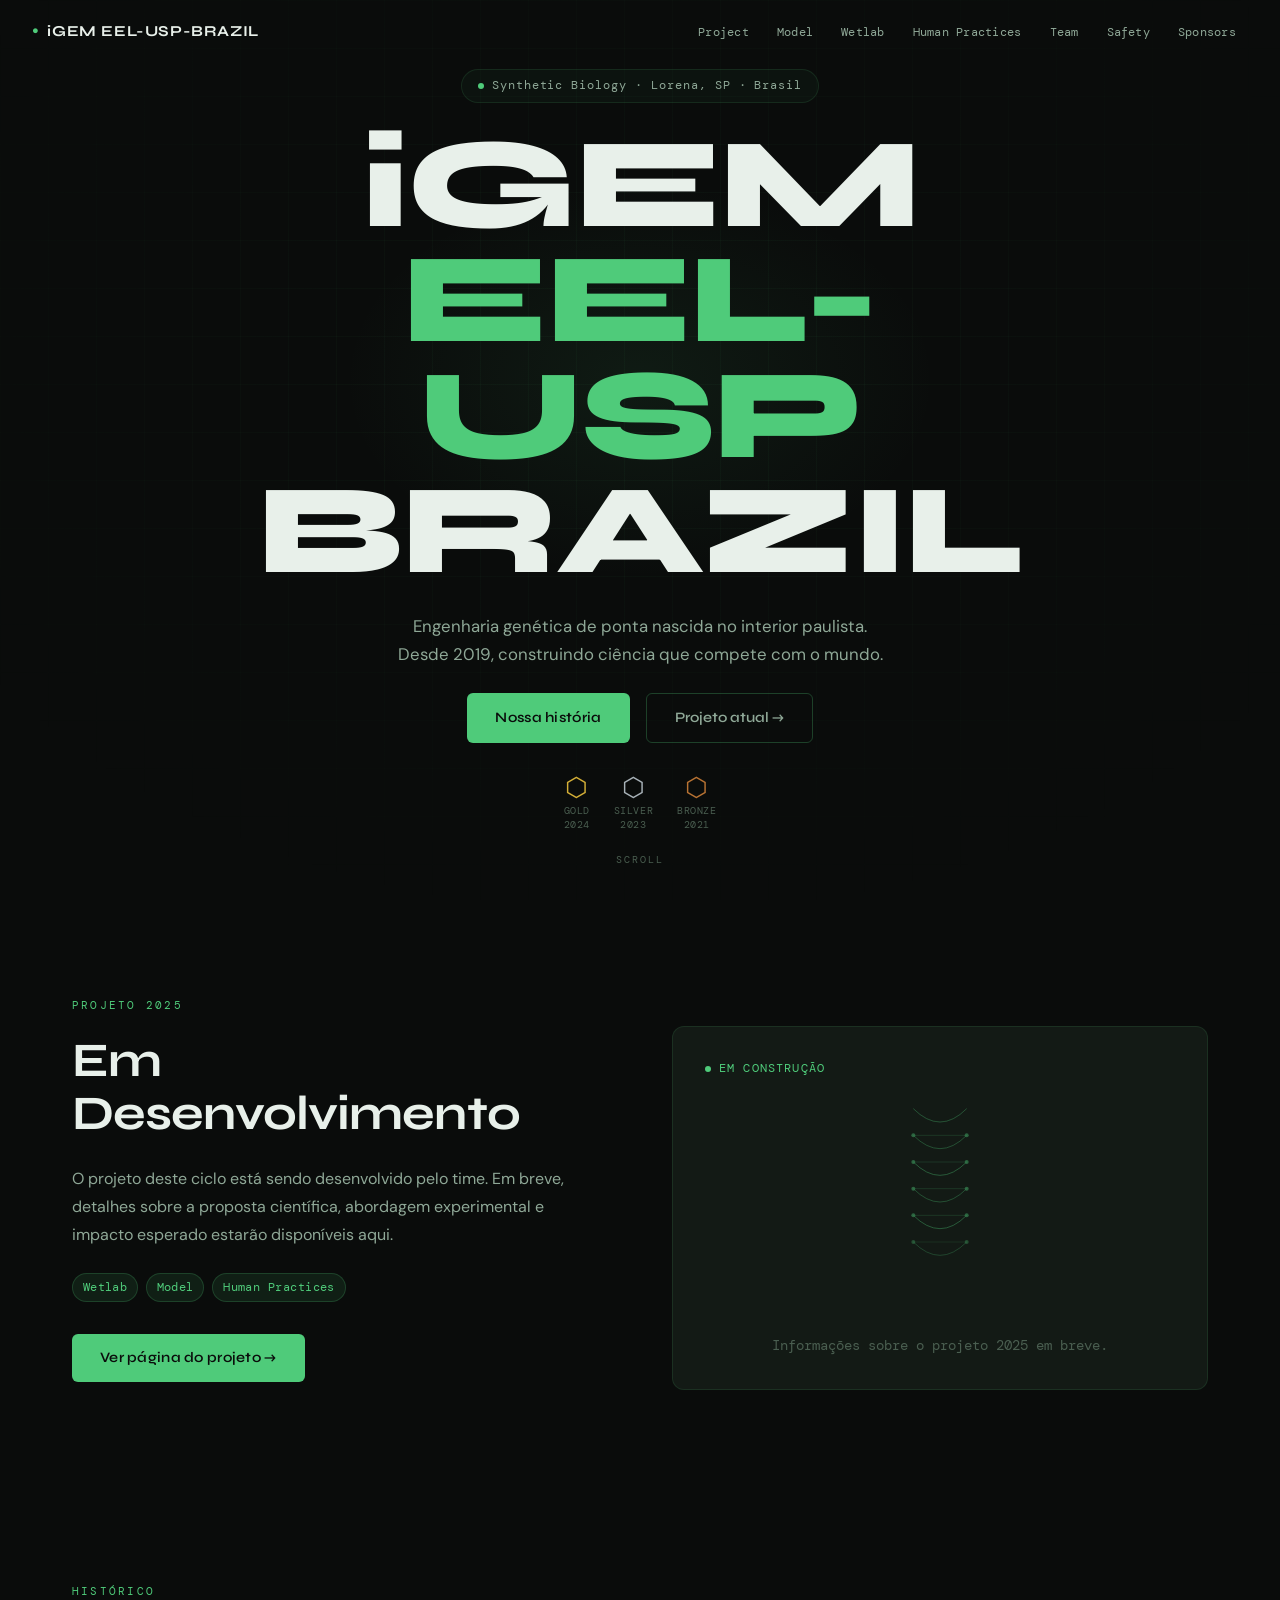
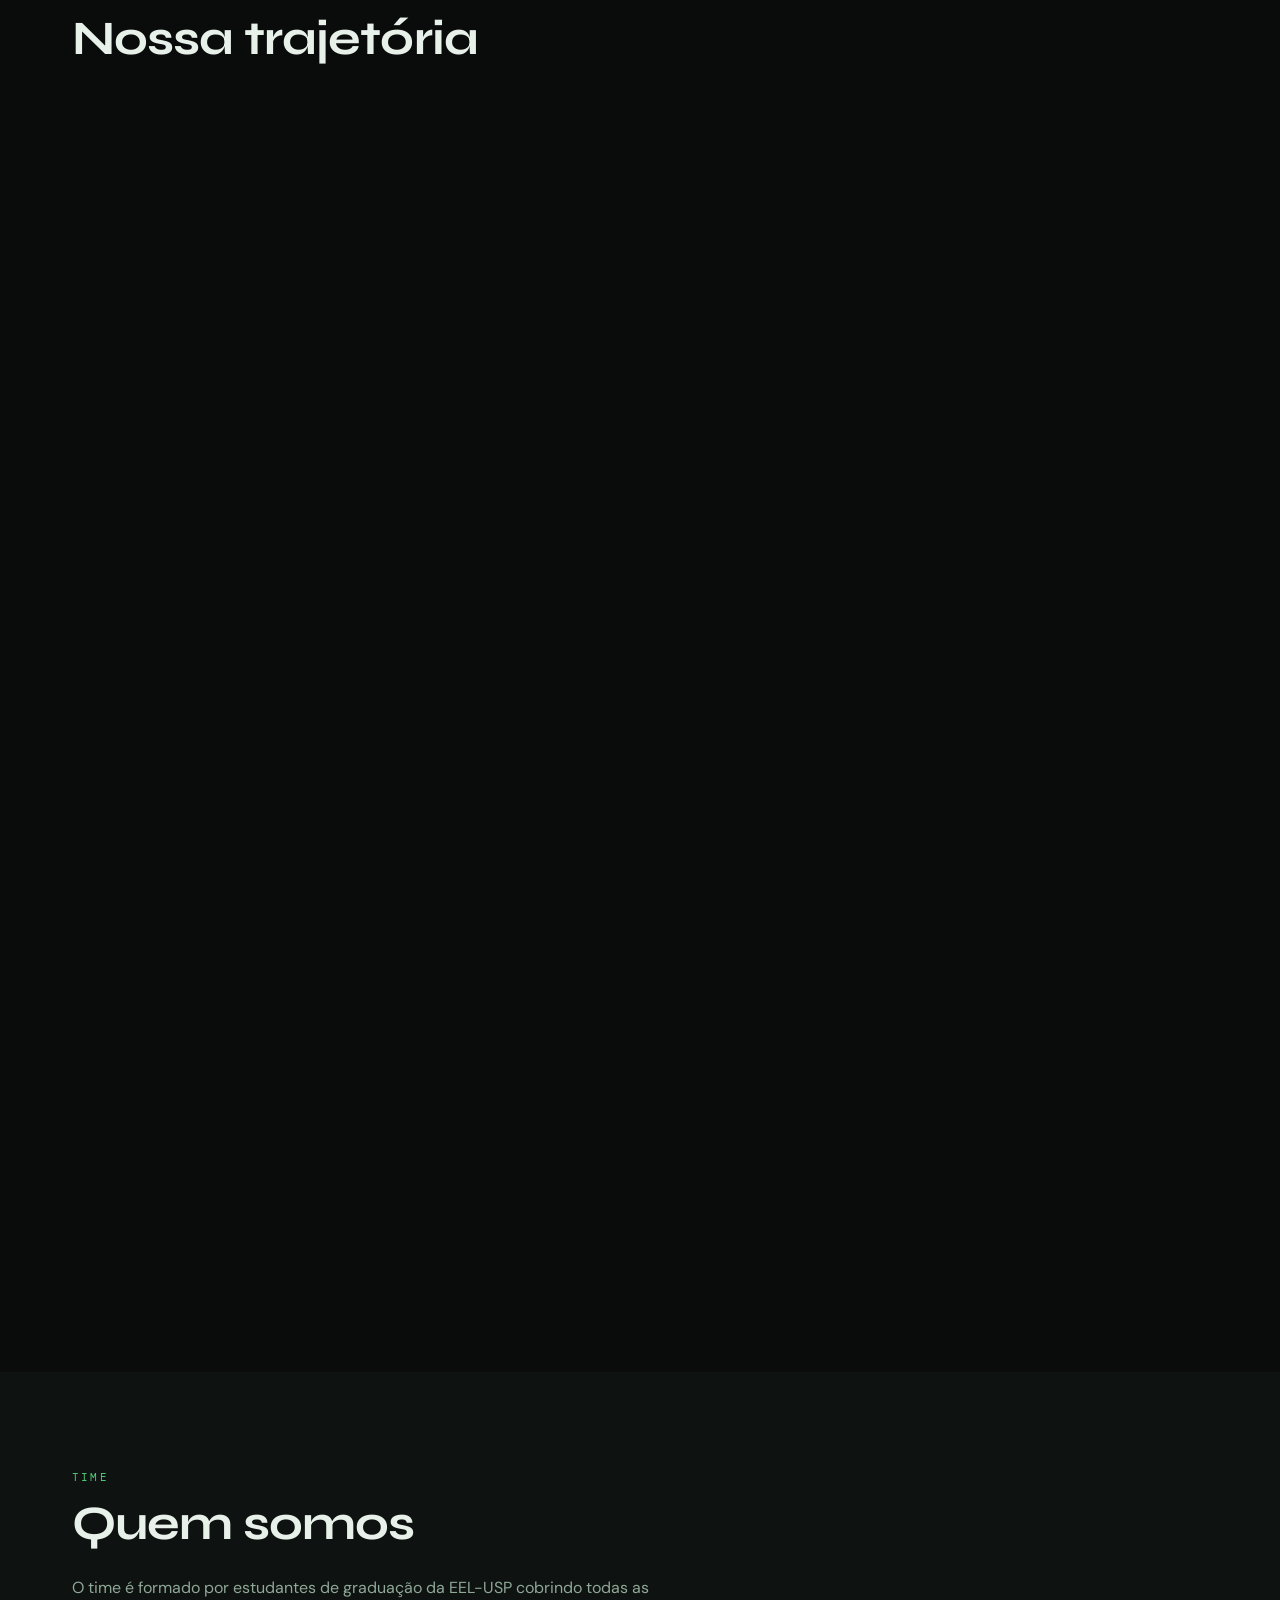
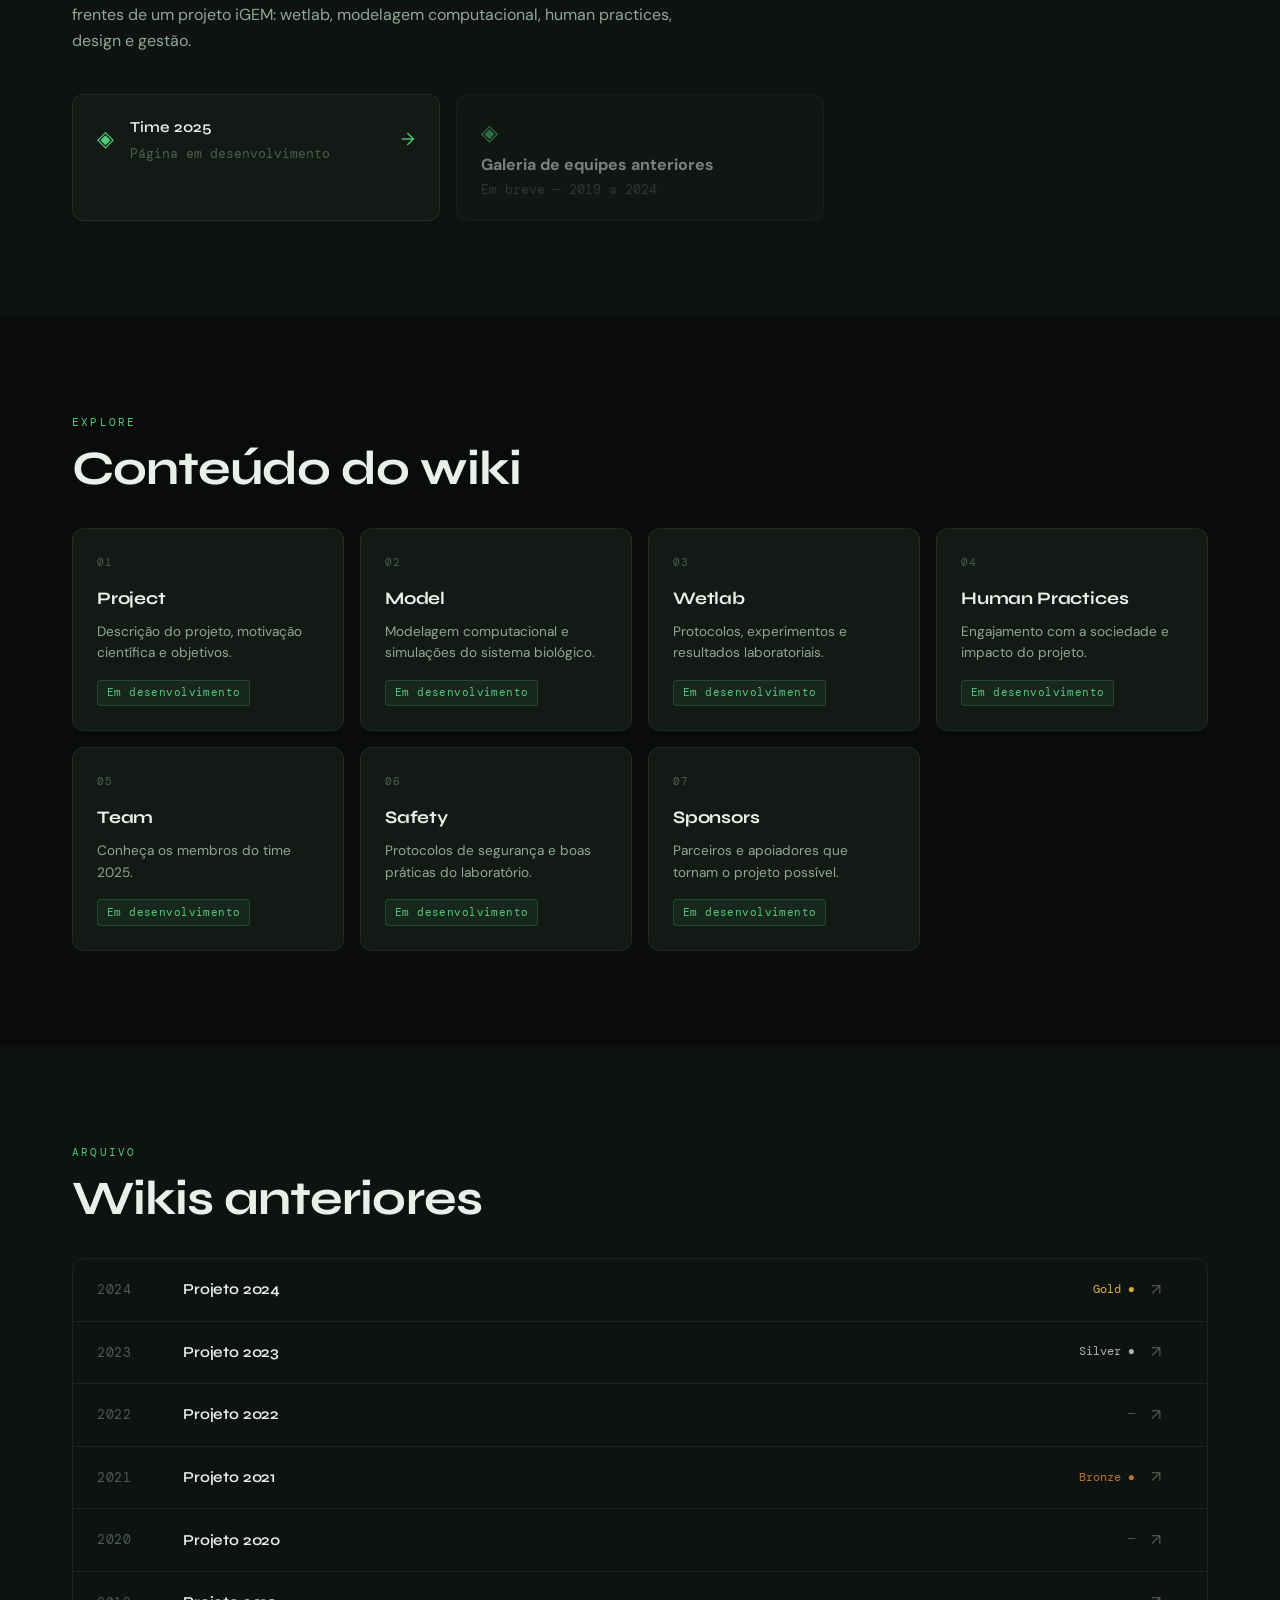
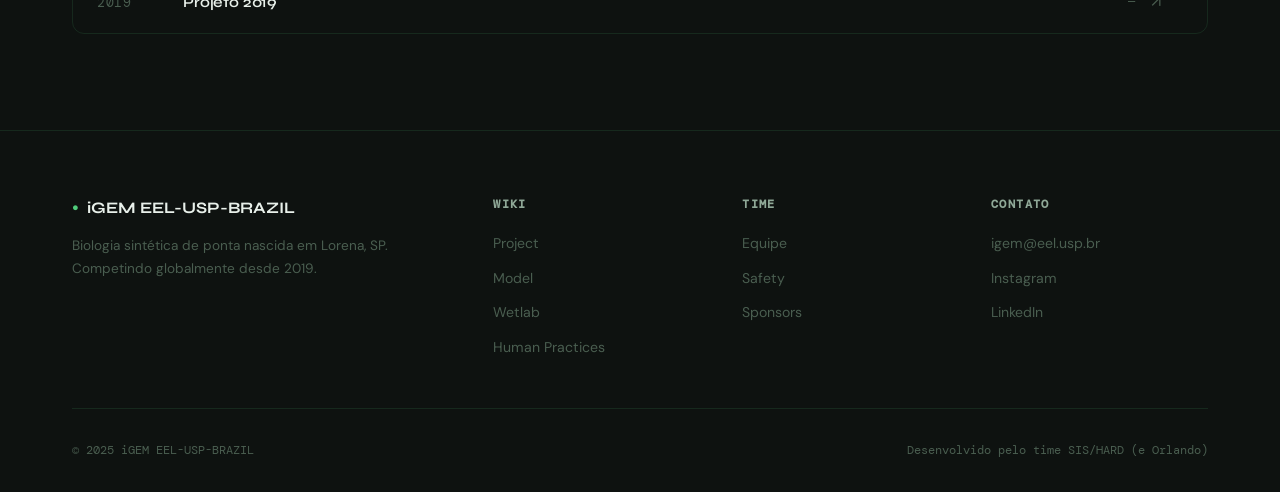
==== commit e46ffc9f: "Update index.html" ====
--- a/index.html
+++ b/index.html
@@ -20,7 +20,7 @@
     <button class="nav-toggle" id="navToggle" aria-label="Menu">
       <span></span><span></span><span></span>
     </button>
-    <ul class="nav-links" id="navLinks">
+    <ul class="nav-links" id="navLinks"><link href="https://fonts.googleapis.com/css2?family=Inter:wght@300;400;500;600;700&family=IBM+Plex+Mono:wght@300;400;500&family=Sora:wght@400;600;700;800&display=swap" rel="stylesheet">
       <li><a href="pages/project.html">Project</a></li>
       <li><a href="pages/model.html">Model</a></li>
       <li><a href="pages/wetlab.html">Wetlab</a></li>
@@ -46,7 +46,8 @@
         <span class="hero-title-line">BRAZIL</span>
       </h1>
       <p class="hero-sub">
-       Desde 2019, construindo ciência que compete com o mundo.<br>
+        Engenharia genética de ponta nascida no interior paulista.<br>
+        Desde 2019, construindo ciência que compete com o mundo.
       </p>
       <div class="hero-cta">
         <a href="#timeline" class="btn-primary">Nossa história</a>
@@ -78,7 +79,7 @@
         <div class="project-highlight-text">
           <h2 class="section-heading">Em Desenvolvimento</h2>
           <p class="project-highlight-desc">
-            O projeto S.A.M.B.A está sendo desenvolvido pelo time. Em breve, detalhes sobre a proposta científica, abordagem experimental e impacto esperado estarão disponíveis aqui.
+            O projeto deste ciclo está sendo desenvolvido pelo time. Em breve, detalhes sobre a proposta científica, abordagem experimental e impacto esperado estarão disponíveis aqui.
           </p>
           <div class="wip-tags">
             <span class="wip-tag">Wetlab</span>
@@ -435,3 +436,5 @@
   </script>
 </body>
 </html>
+
+</html>
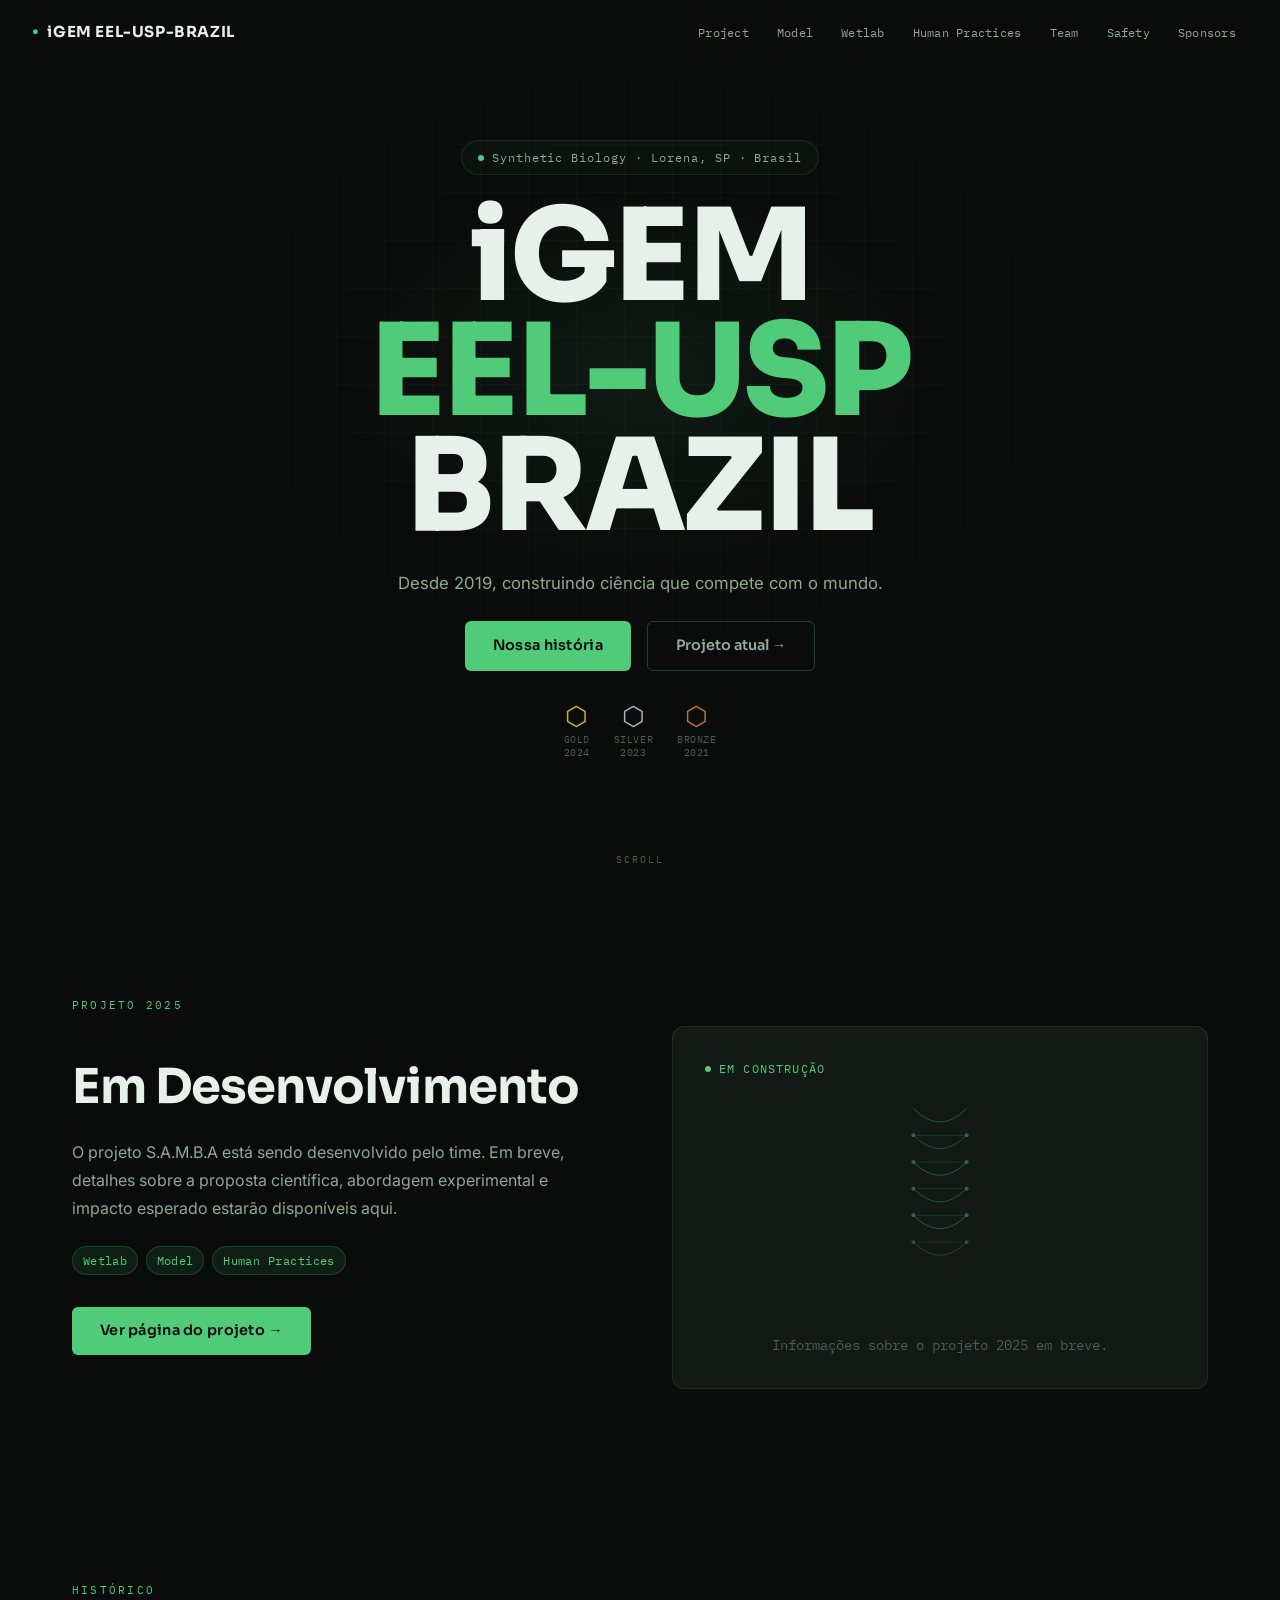
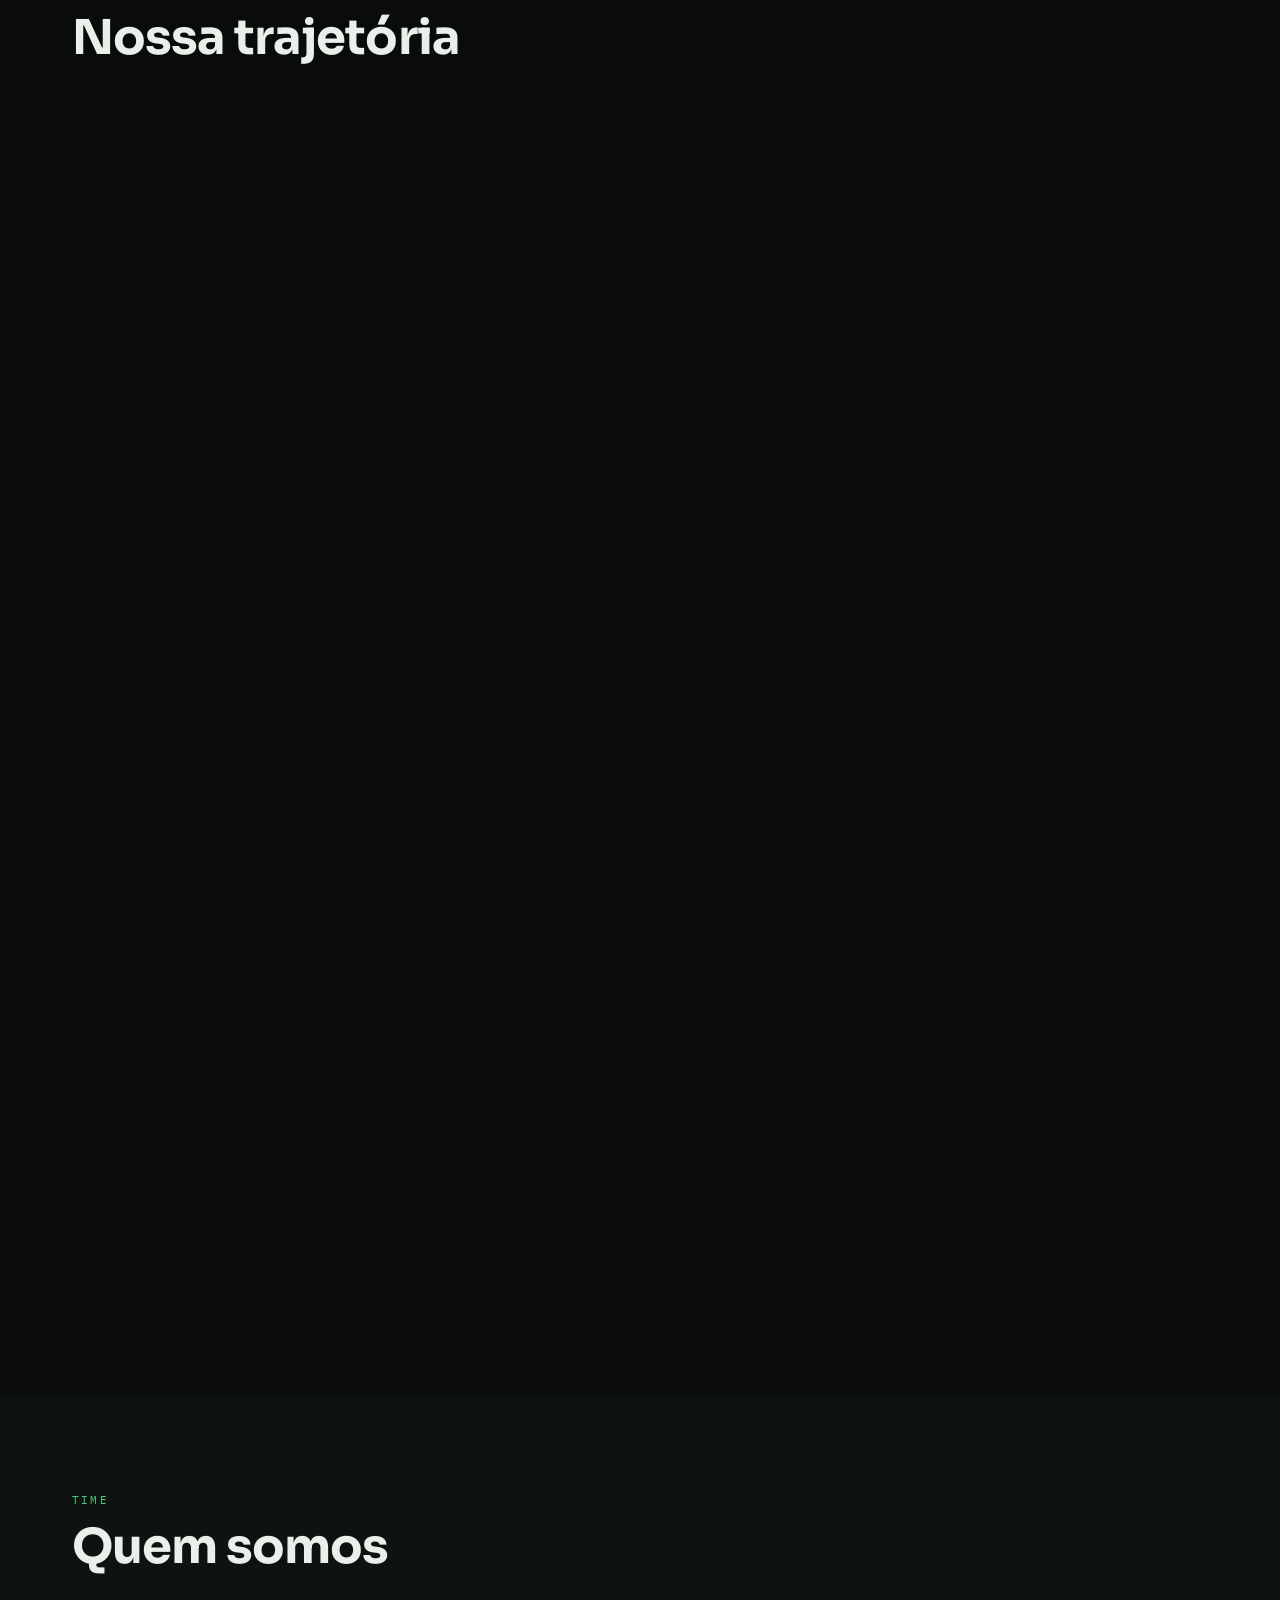
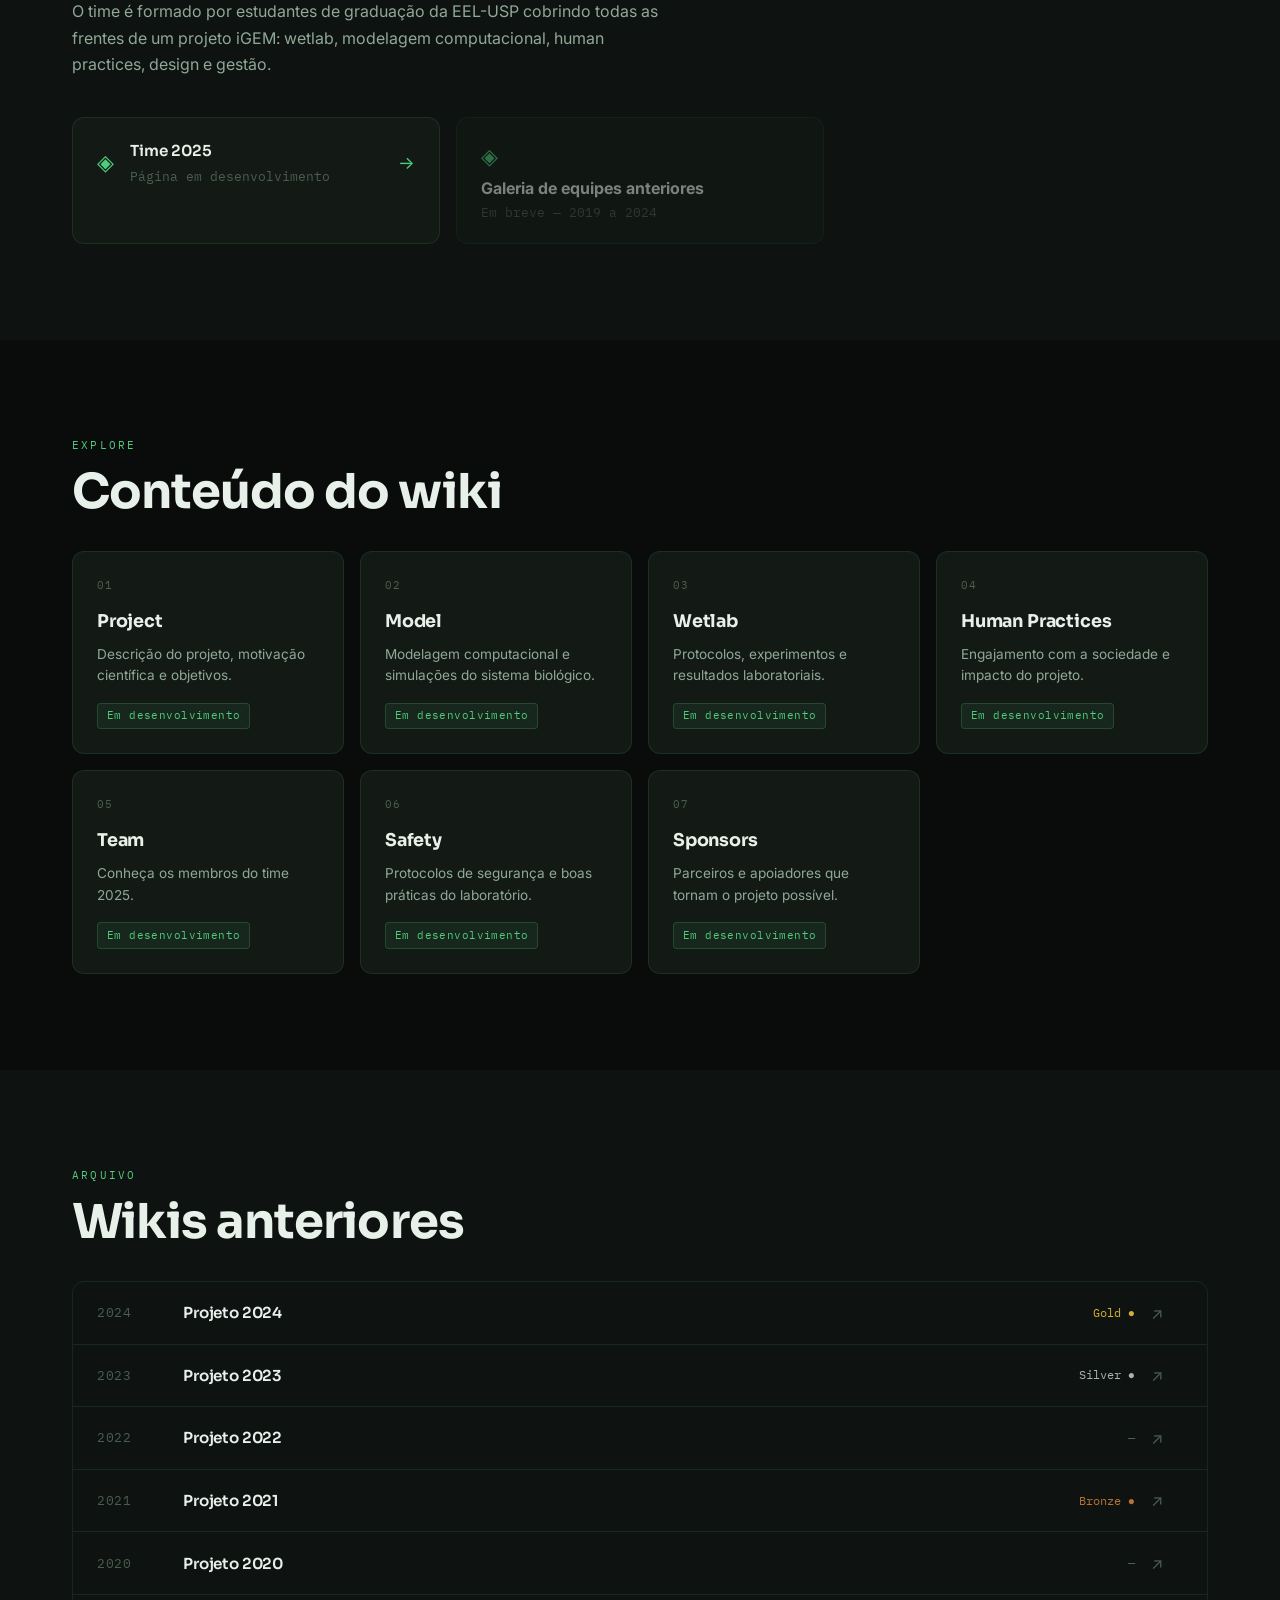
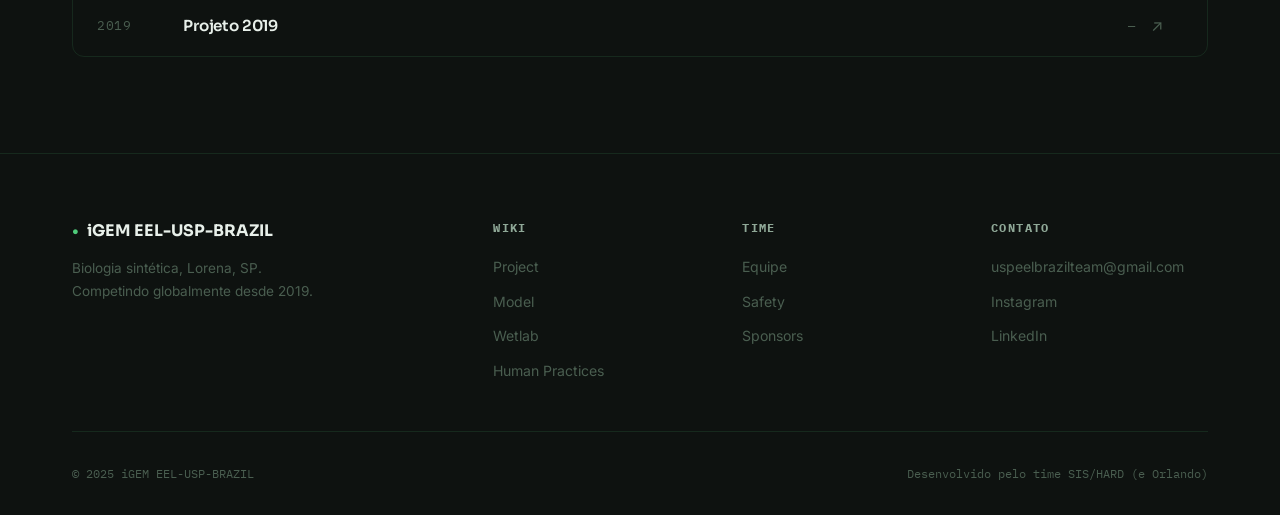
==== commit 8e9beef4: "Update index.html" ====
--- a/index.html
+++ b/index.html
@@ -46,8 +46,7 @@
         <span class="hero-title-line">BRAZIL</span>
       </h1>
       <p class="hero-sub">
-        Engenharia genética de ponta nascida no interior paulista.<br>
-        Desde 2019, construindo ciência que compete com o mundo.
+        Desde 2019, construindo ciência que compete com o mundo.<br>
       </p>
       <div class="hero-cta">
         <a href="#timeline" class="btn-primary">Nossa história</a>
@@ -79,7 +78,7 @@
         <div class="project-highlight-text">
           <h2 class="section-heading">Em Desenvolvimento</h2>
           <p class="project-highlight-desc">
-            O projeto deste ciclo está sendo desenvolvido pelo time. Em breve, detalhes sobre a proposta científica, abordagem experimental e impacto esperado estarão disponíveis aqui.
+            O projeto S.A.M.B.A está sendo desenvolvido pelo time. Em breve, detalhes sobre a proposta científica, abordagem experimental e impacto esperado estarão disponíveis aqui.
           </p>
           <div class="wip-tags">
             <span class="wip-tag">Wetlab</span>
@@ -356,7 +355,7 @@
             <span class="nav-logo-mark">●</span>
             iGEM EEL-USP-BRAZIL
           </div>
-          <p>Biologia sintética de ponta nascida em Lorena, SP.<br>Competindo globalmente desde 2019.</p>
+          <p>Biologia sintética, Lorena, SP.<br>Competindo globalmente desde 2019.</p>
         </div>
         <div class="footer-links-group">
           <div class="footer-col">
@@ -379,7 +378,7 @@
           <div class="footer-col">
             <h4>Contato</h4>
             <ul>
-              <li><a href="mailto:igem@eel.usp.br">igem@eel.usp.br</a></li>
+              <li><a href="mailto:igem@eel.usp.br">uspeelbrazilteam@gmail.com</a></li>
               <li><a href="#">Instagram</a></li>
               <li><a href="#">LinkedIn</a></li>
             </ul>
--- a/styles/main.css
+++ b/styles/main.css
@@ -24,9 +24,9 @@
   --text-mid: #8fa897;
   --text-dim: #4a5e50;
 
-  --font-display: 'Syne', sans-serif;
-  --font-body:    'DM Sans', sans-serif;
-  --font-mono:    'DM Mono', monospace;
+  --font-display: 'Sora', sans-serif;
+  --font-body: 'Inter', sans-serif;
+  --font-mono: 'IBM Plex Mono', monospace;
 
   --radius:  6px;
   --radius-lg: 12px;
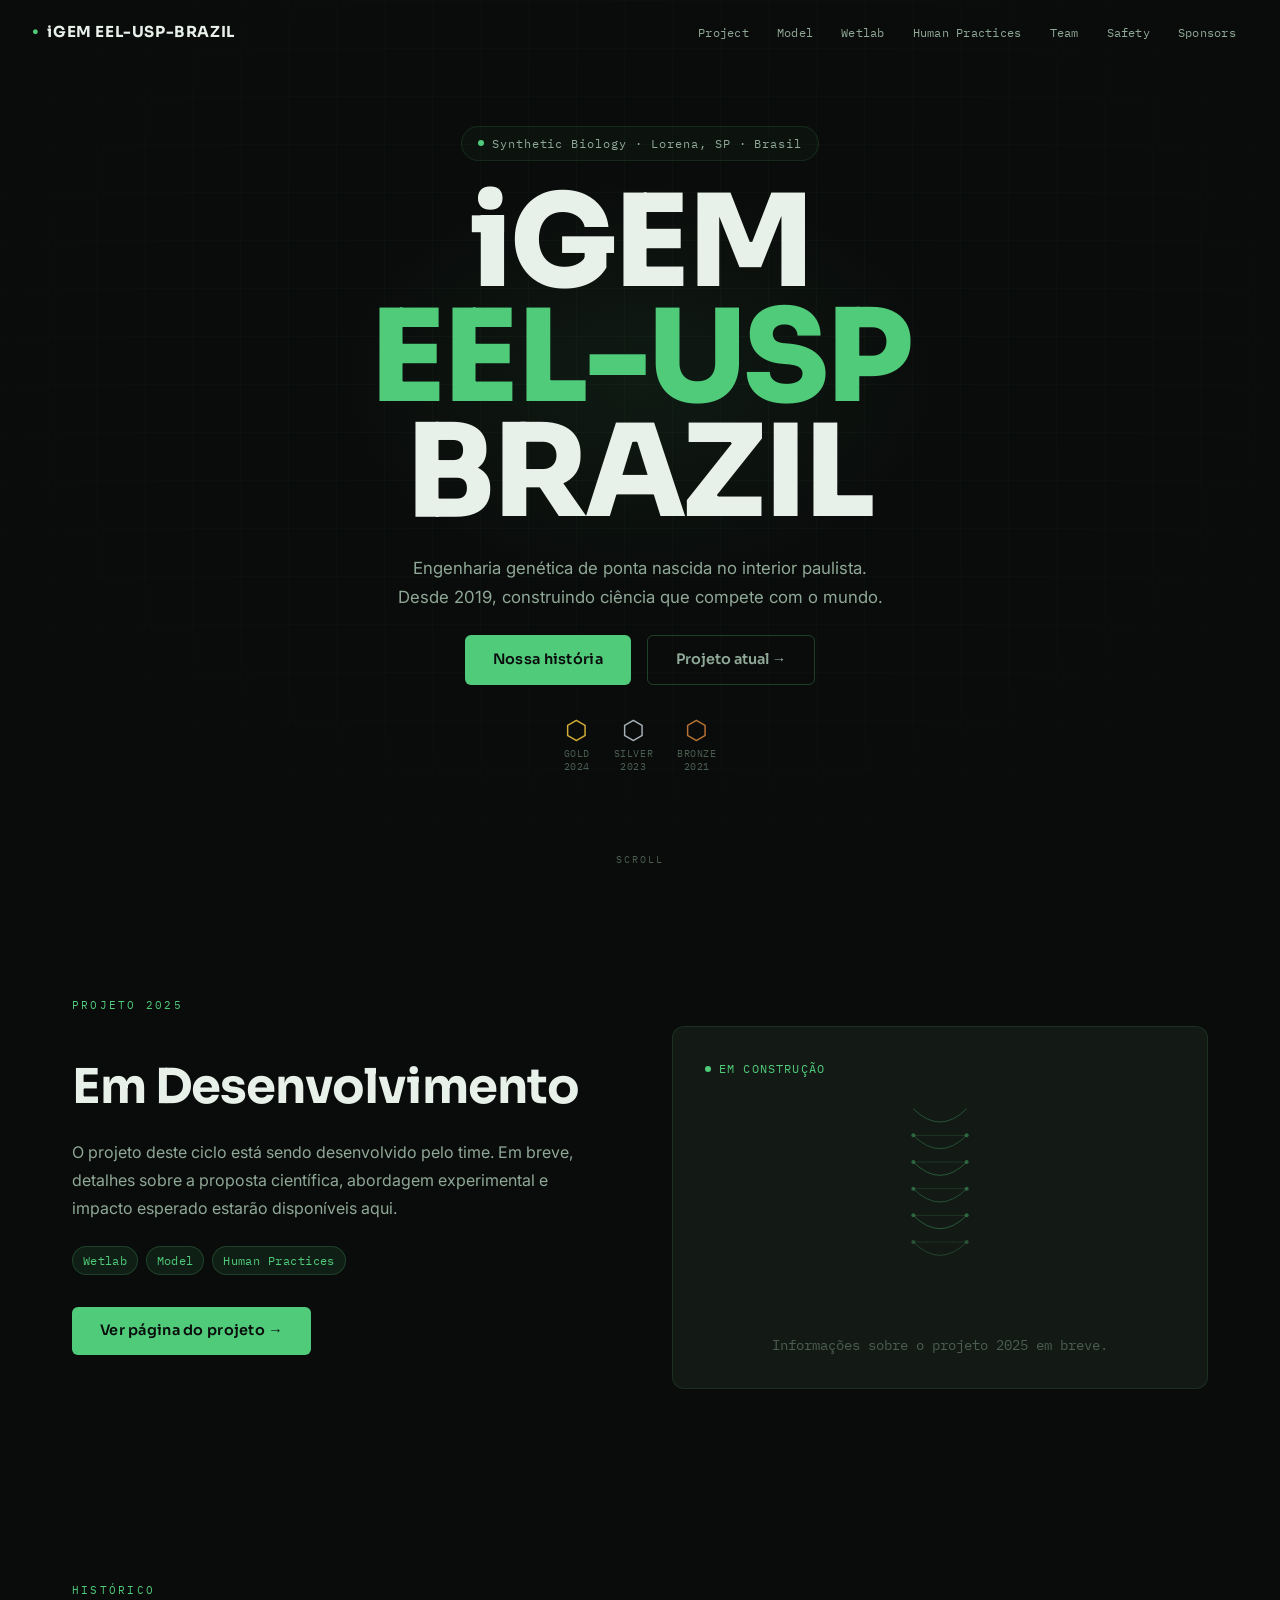
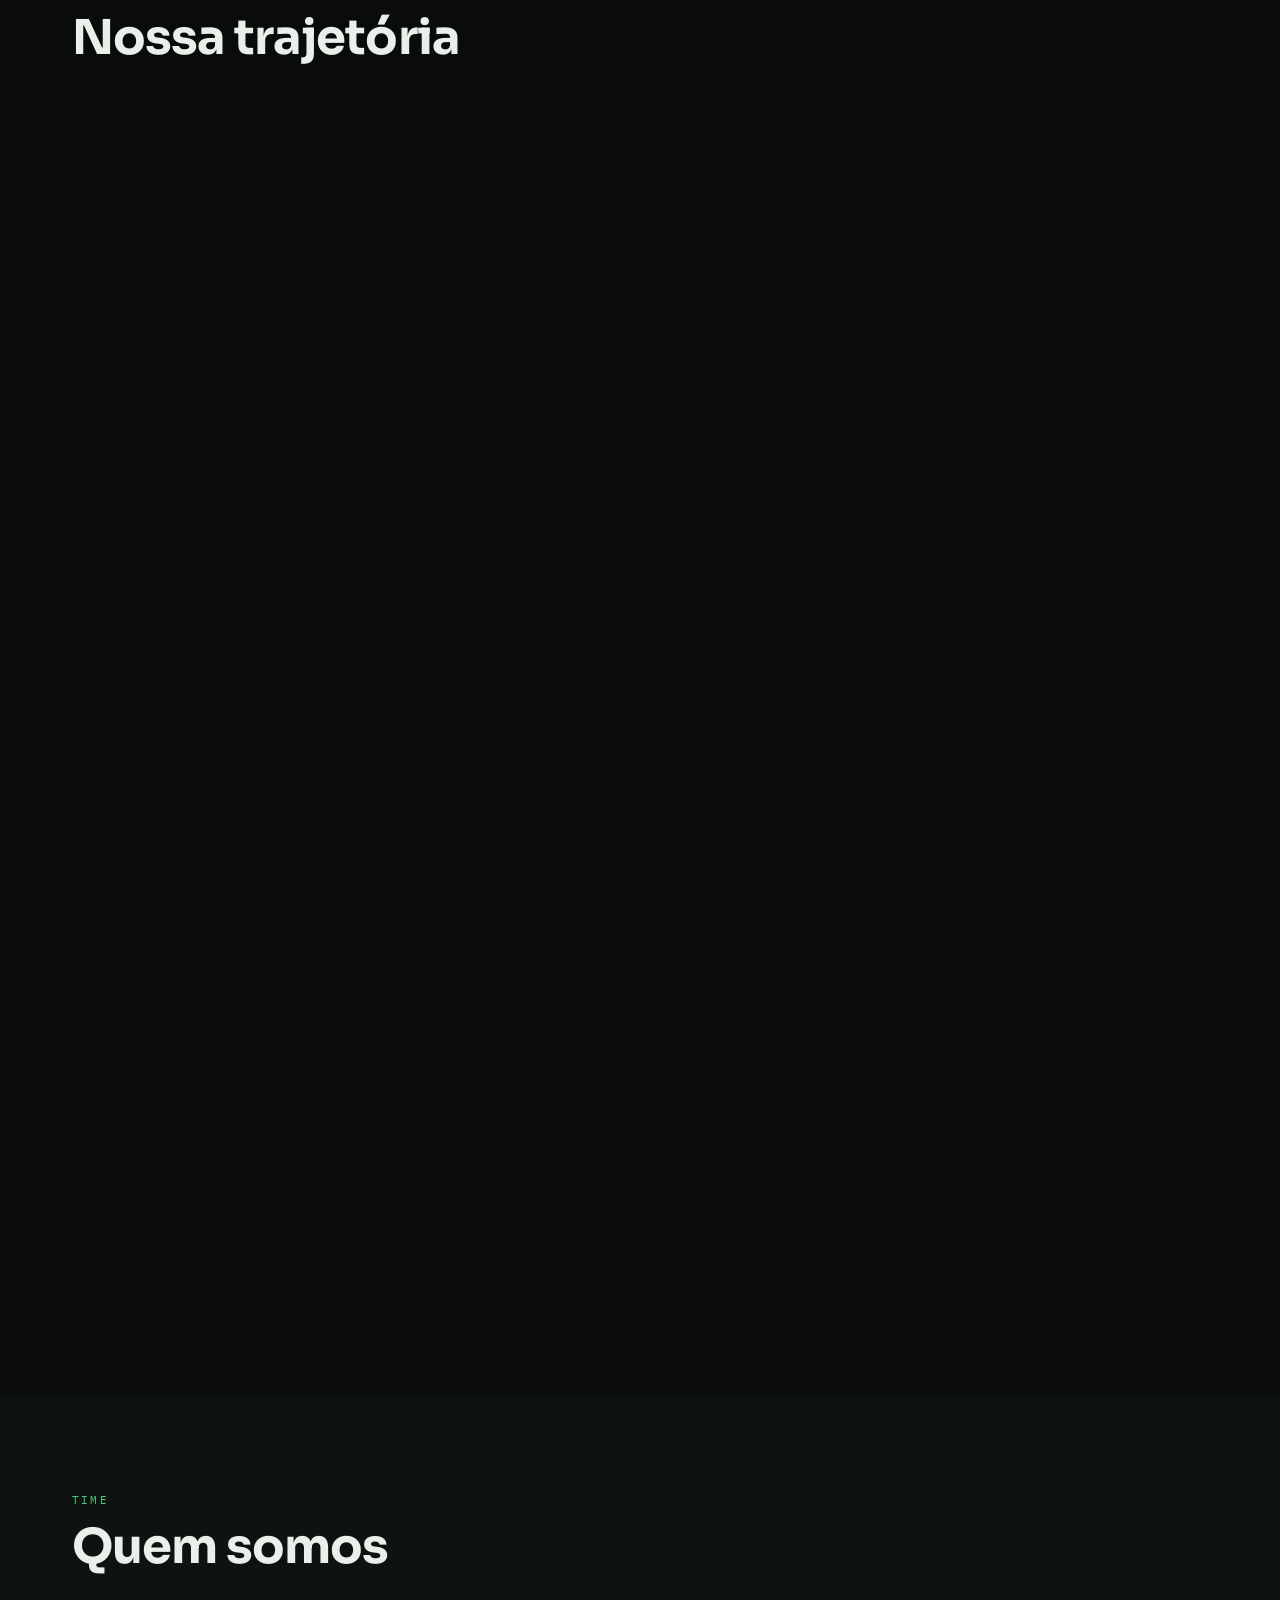
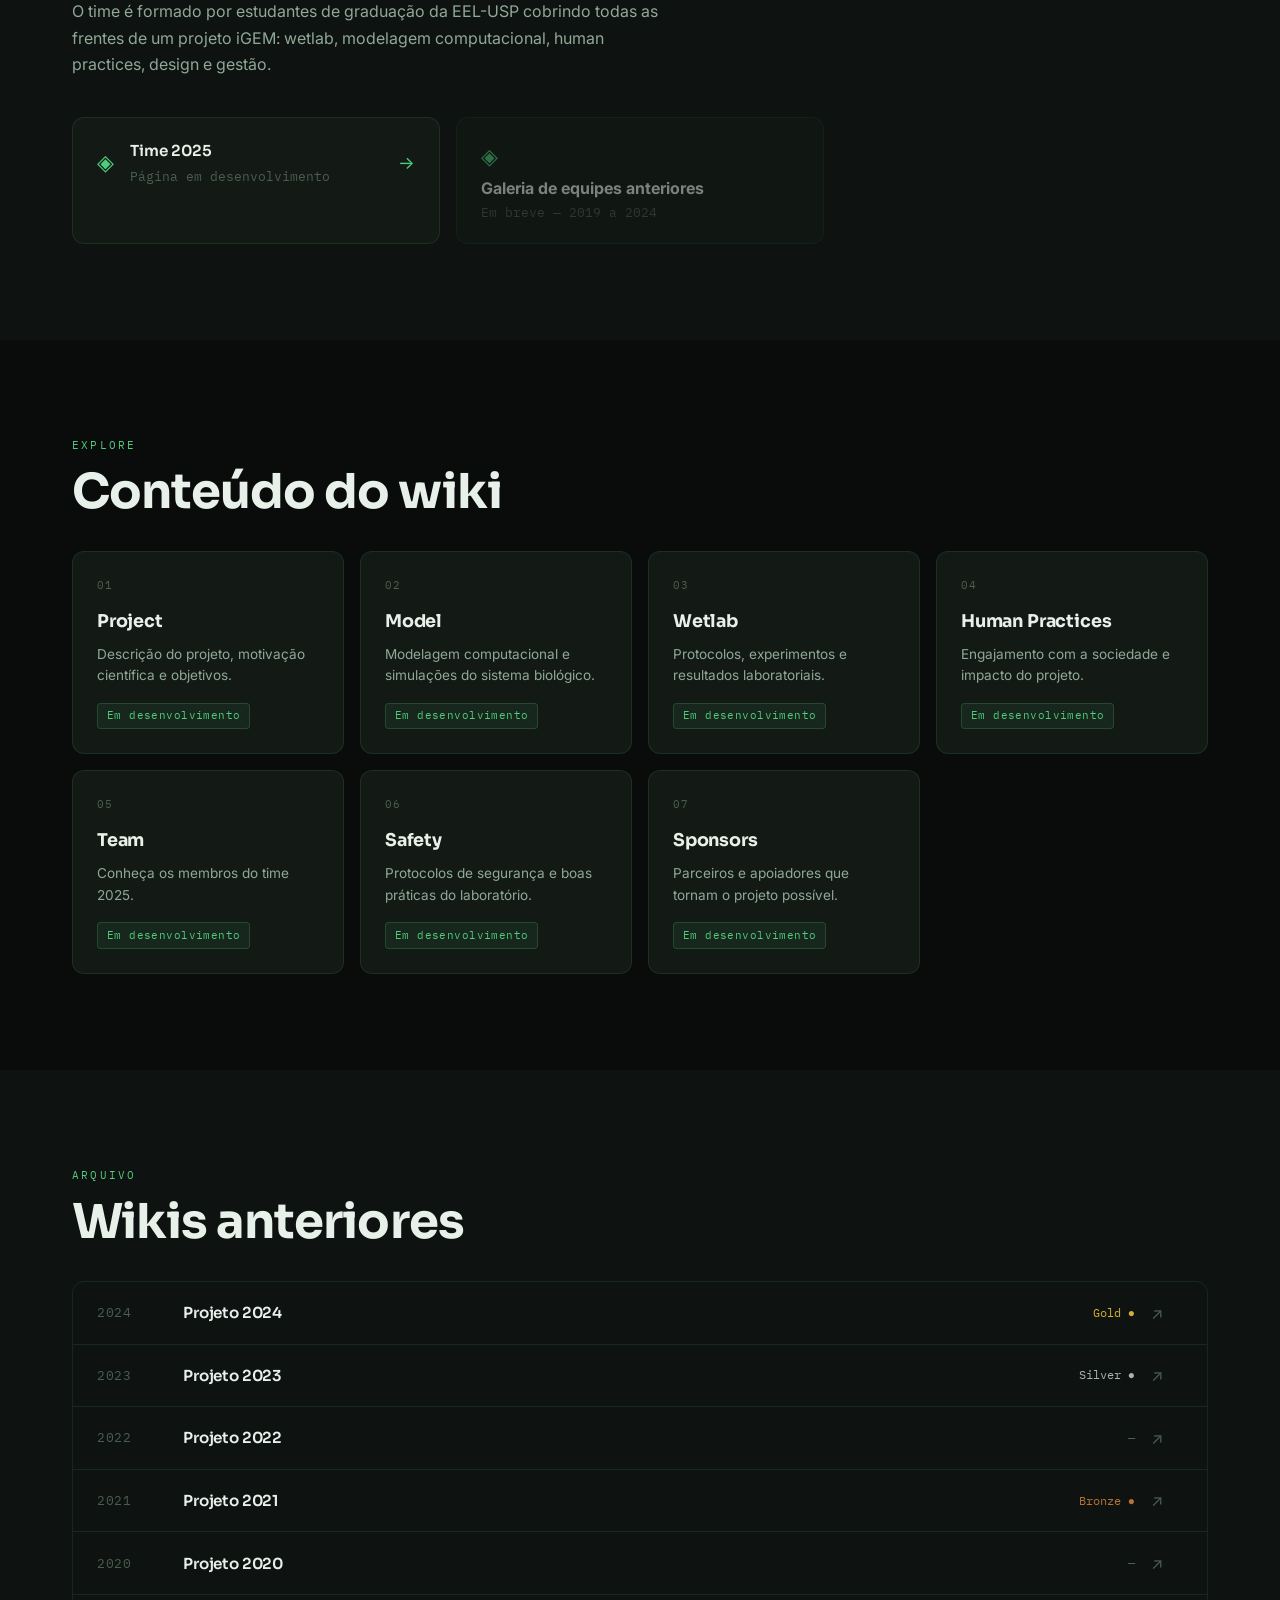
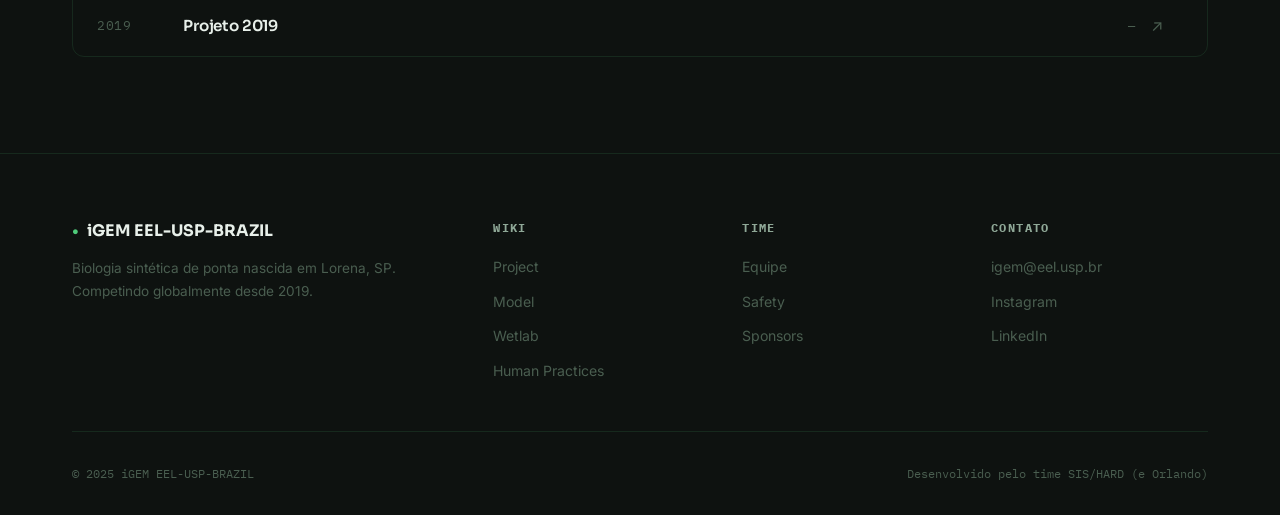
==== commit 35f1f144: "Update index.html" ====
--- a/index.html
+++ b/index.html
@@ -6,7 +6,7 @@
   <title>iGEM EEL-USP-BRAZIL</title>
   <link rel="preconnect" href="https://fonts.googleapis.com">
   <link rel="preconnect" href="https://fonts.gstatic.com" crossorigin>
-  <link href="https://fonts.googleapis.com/css2?family=Syne:wght@400;600;700;800&family=DM+Mono:ital,wght@0,300;0,400;1,300&family=DM+Sans:ital,wght@0,300;0,400;0,500;1,300&display=swap" rel="stylesheet">
+  <link href="https://fonts.googleapis.com/css2?family=Inter:wght@300;400;500;600;700&family=IBM+Plex+Mono:wght@300;400;500&family=Sora:wght@400;600;700;800&display=swap" rel="stylesheet">
   <link rel="stylesheet" href="styles/main.css">
 </head>
 <body>
@@ -20,7 +20,7 @@
     <button class="nav-toggle" id="navToggle" aria-label="Menu">
       <span></span><span></span><span></span>
     </button>
-    <ul class="nav-links" id="navLinks"><link href="https://fonts.googleapis.com/css2?family=Inter:wght@300;400;500;600;700&family=IBM+Plex+Mono:wght@300;400;500&family=Sora:wght@400;600;700;800&display=swap" rel="stylesheet">
+    <ul class="nav-links" id="navLinks">
       <li><a href="pages/project.html">Project</a></li>
       <li><a href="pages/model.html">Model</a></li>
       <li><a href="pages/wetlab.html">Wetlab</a></li>
@@ -46,7 +46,8 @@
         <span class="hero-title-line">BRAZIL</span>
       </h1>
       <p class="hero-sub">
-        Desde 2019, construindo ciência que compete com o mundo.<br>
+        Engenharia genética de ponta nascida no interior paulista.<br>
+        Desde 2019, construindo ciência que compete com o mundo.
       </p>
       <div class="hero-cta">
         <a href="#timeline" class="btn-primary">Nossa história</a>
@@ -78,7 +79,7 @@
         <div class="project-highlight-text">
           <h2 class="section-heading">Em Desenvolvimento</h2>
           <p class="project-highlight-desc">
-            O projeto S.A.M.B.A está sendo desenvolvido pelo time. Em breve, detalhes sobre a proposta científica, abordagem experimental e impacto esperado estarão disponíveis aqui.
+            O projeto deste ciclo está sendo desenvolvido pelo time. Em breve, detalhes sobre a proposta científica, abordagem experimental e impacto esperado estarão disponíveis aqui.
           </p>
           <div class="wip-tags">
             <span class="wip-tag">Wetlab</span>
@@ -355,7 +356,7 @@
             <span class="nav-logo-mark">●</span>
             iGEM EEL-USP-BRAZIL
           </div>
-          <p>Biologia sintética, Lorena, SP.<br>Competindo globalmente desde 2019.</p>
+          <p>Biologia sintética de ponta nascida em Lorena, SP.<br>Competindo globalmente desde 2019.</p>
         </div>
         <div class="footer-links-group">
           <div class="footer-col">
@@ -378,7 +379,7 @@
           <div class="footer-col">
             <h4>Contato</h4>
             <ul>
-              <li><a href="mailto:igem@eel.usp.br">uspeelbrazilteam@gmail.com</a></li>
+              <li><a href="mailto:igem@eel.usp.br">igem@eel.usp.br</a></li>
               <li><a href="#">Instagram</a></li>
               <li><a href="#">LinkedIn</a></li>
             </ul>
@@ -436,4 +437,3 @@
 </body>
 </html>
 
-</html>
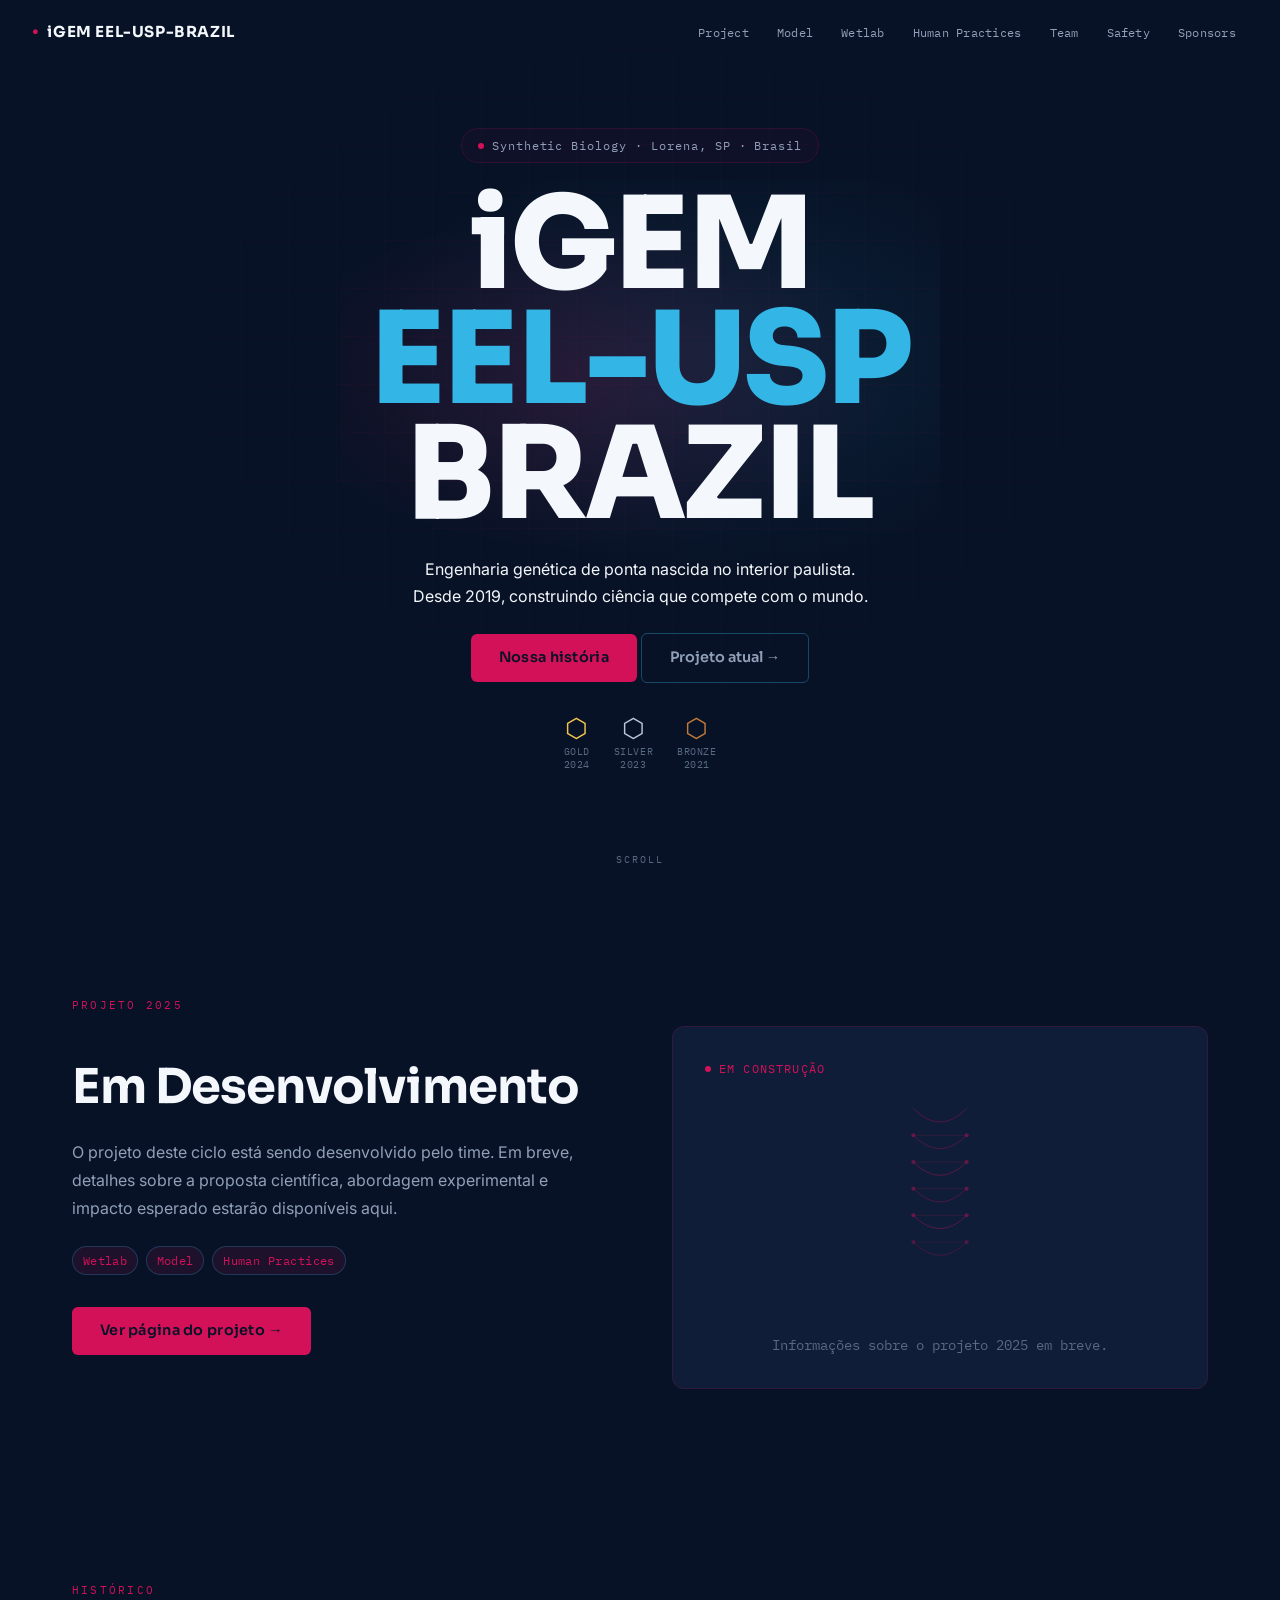
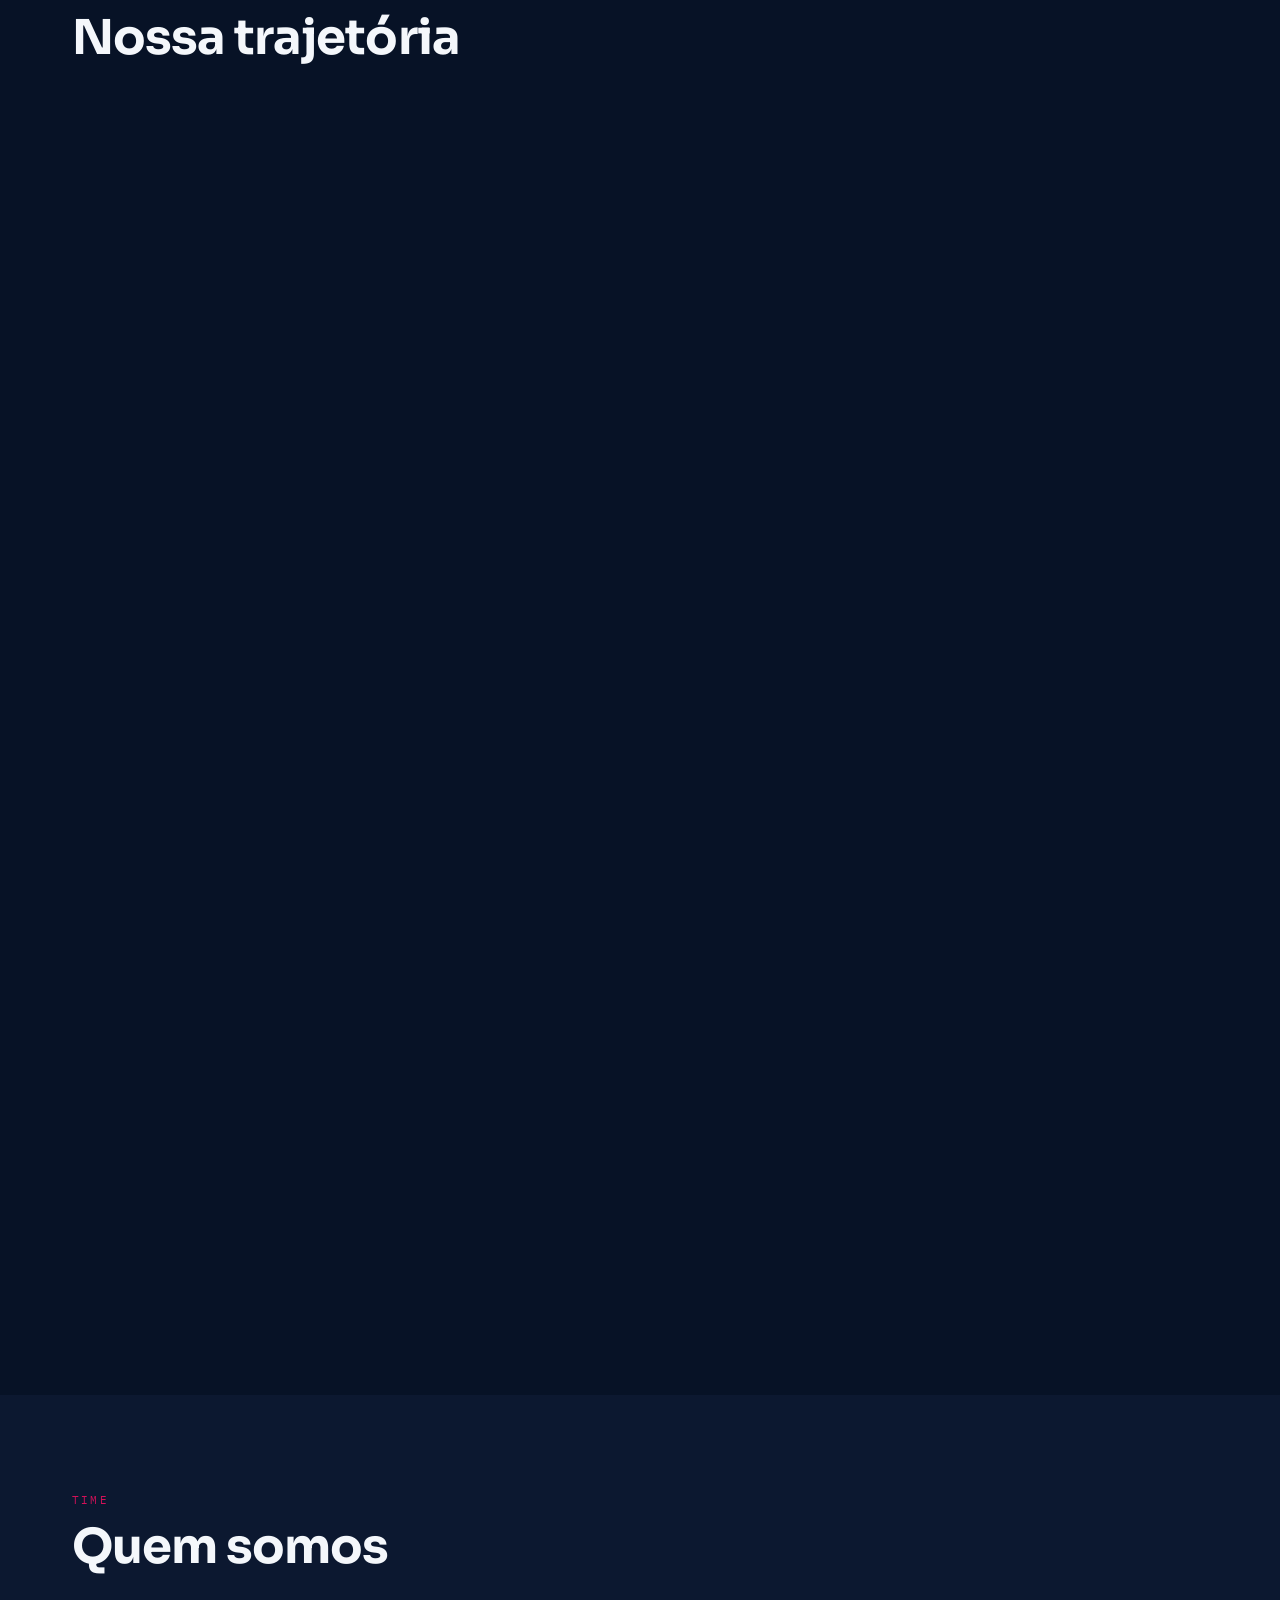
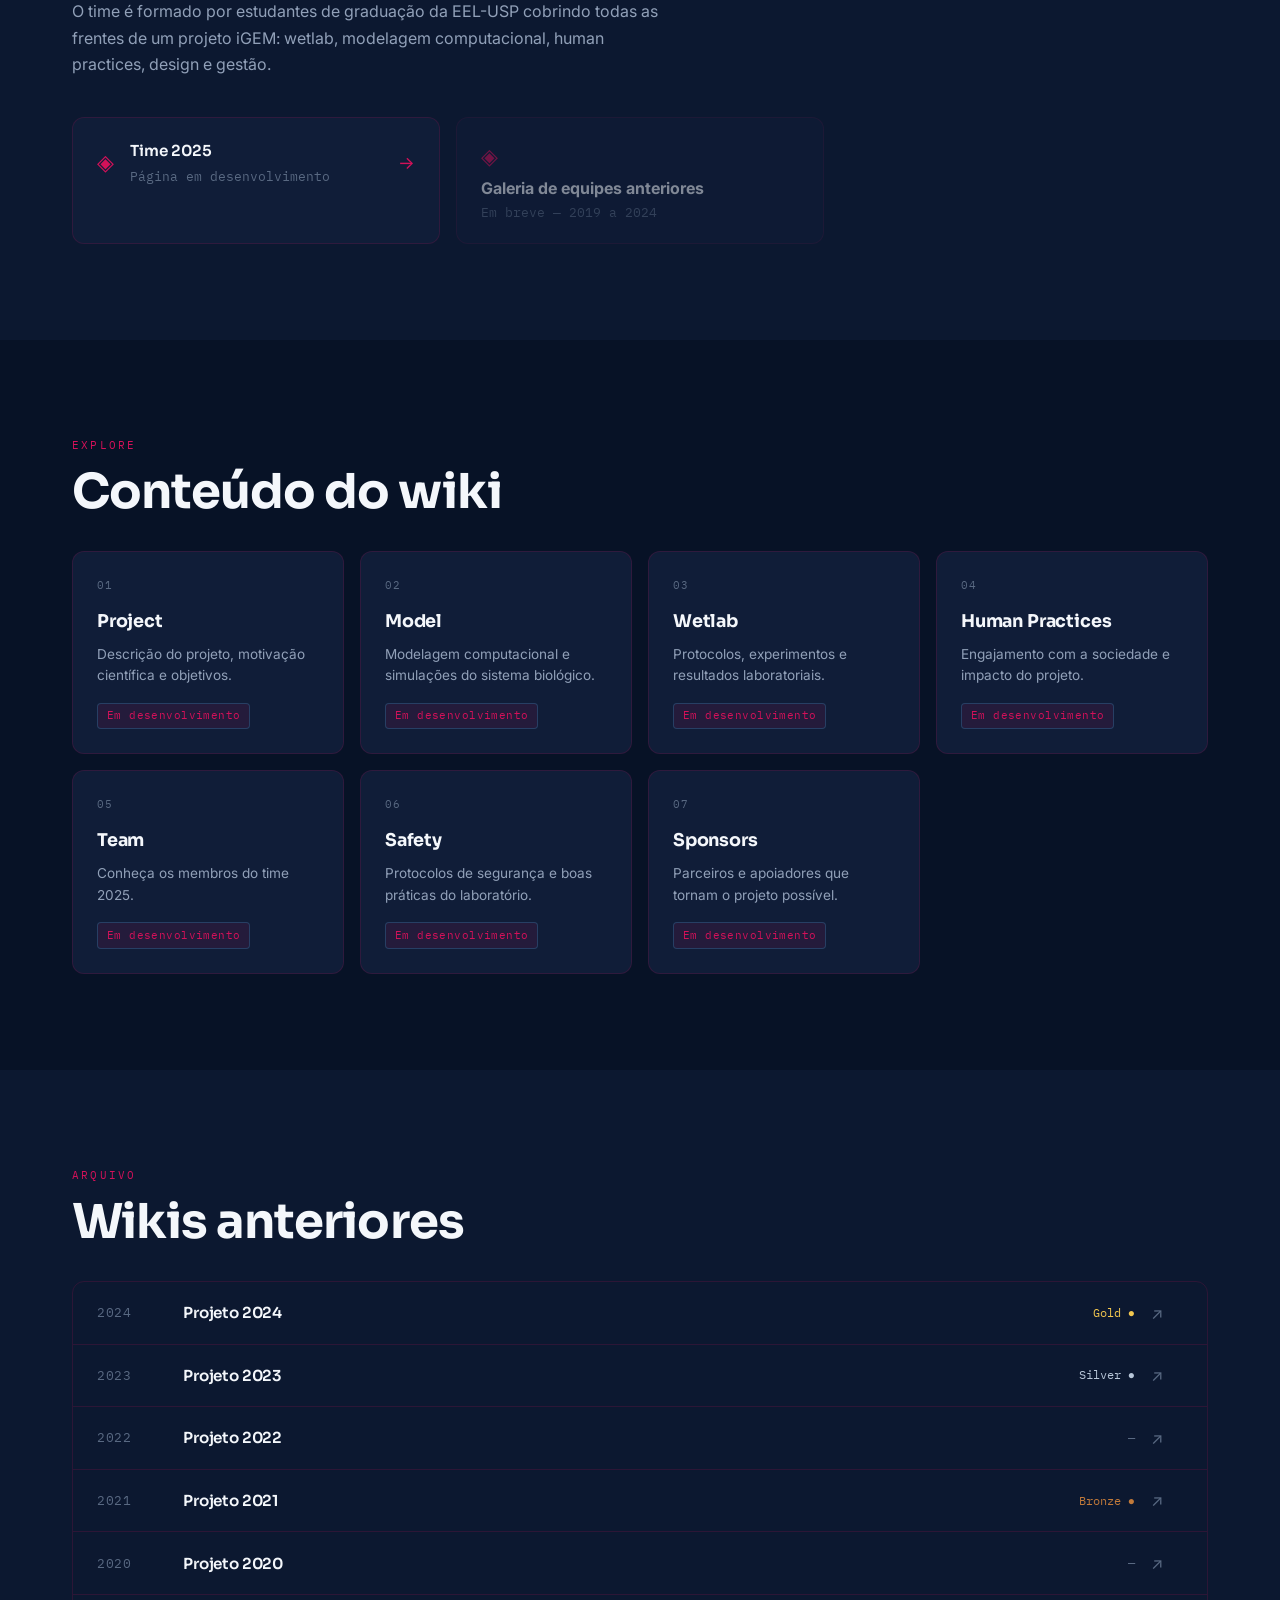
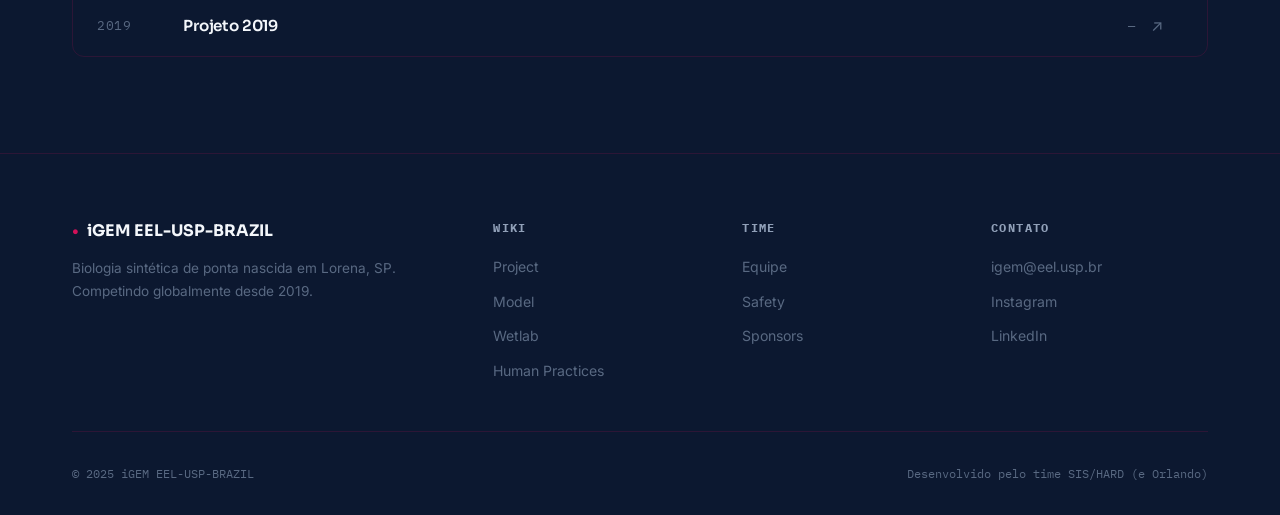
==== commit f29d0903: "Update index.html" ====
--- a/index.html
+++ b/index.html
@@ -41,9 +41,9 @@
         Synthetic Biology · Lorena, SP · Brasil
       </div>
       <h1 class="hero-title">
-        <span class="hero-title-line">iGEM</span>
+        <span class="hero-title-line cyan">iGEM</span>
         <span class="hero-title-line accent">EEL-USP</span>
-        <span class="hero-title-line">BRAZIL</span>
+        <span class="hero-title-line cyan">BRAZIL</span>
       </h1>
       <p class="hero-sub">
         Engenharia genética de ponta nascida no interior paulista.<br>
--- a/styles/main.css
+++ b/styles/main.css
@@ -1,32 +1,29 @@
 /* ─────────────────────────────────────────────────
-   iGEM EEL-USP-BRAZIL — main.css
-   Aesthetic: dark bio-lab / editorial / organic
-   ───────────────────────────────────────────────── */
 
 /* ── TOKENS ── */
 :root {
-  --bg:        #0a0c0b;
-  --bg-alt:    #0e1210;
-  --surface:   #131a15;
-  --surface-2: #1a2420;
-  --border:    rgba(80, 200, 120, 0.12);
-  --border-hi: rgba(80, 200, 120, 0.28);
-
-  --accent:    #4fcb7a;   /* bio green */
-  --accent-2:  #a8e6bc;   /* light green */
-  --accent-dim:#2a6642;
-
-  --gold:   #d4af37;
-  --silver: #a8b2b8;
-  --bronze: #b87333;
-
-  --text:     #e8f0ea;
-  --text-mid: #8fa897;
-  --text-dim: #4a5e50;
+  --bg:        #071226;
+  --bg-alt:    #0c1830;
+  --surface:   #101d38;
+  --surface-2: #142645;
+  --border:    rgba(211, 17, 89, 0.16);
+  --border-hi: rgba(51, 181, 229, 0.34);
+
+  --accent:    #d31159;
+  --accent-2:  #33b5e5;
+  --accent-dim:#7a0b36;
+
+  --gold:   #f3c74f;
+  --silver: #b8c6d8;
+  --bronze: #c27a3a;
+
+  --text:     #f4f7fb;
+  --text-mid: #91a0b8;
+  --text-dim: #596982;
 
   --font-display: 'Sora', sans-serif;
-  --font-body: 'Inter', sans-serif;
-  --font-mono: 'IBM Plex Mono', monospace;
+  --font-body:    'Inter', sans-serif;
+  --font-mono:    'IBM Plex Mono', monospace;
 
   --radius:  6px;
   --radius-lg: 12px;
@@ -69,7 +66,7 @@
   border-bottom: 1px solid transparent;
 }
 .nav-scrolled {
-  background: rgba(10, 12, 11, 0.92);
+  background: rgba(7, 18, 38, 0.92);
   backdrop-filter: blur(12px);
   border-color: var(--border);
 }
@@ -108,7 +105,7 @@
 }
 .nav-links a:hover {
   color: var(--accent);
-  background: rgba(79, 203, 122, 0.08);
+  background: rgba(211, 17, 89, 0.10);
 }
 .nav-toggle {
   display: none;
@@ -144,8 +141,8 @@
   position: absolute;
   inset: 0;
   background-image:
-    linear-gradient(rgba(79, 203, 122, 0.04) 1px, transparent 1px),
-    linear-gradient(90deg, rgba(79, 203, 122, 0.04) 1px, transparent 1px);
+    linear-gradient(rgba(211, 17, 89, 0.045) 1px, transparent 1px),
+    linear-gradient(90deg, rgba(211, 17, 89, 0.045) 1px, transparent 1px);
   background-size: 48px 48px;
   mask-image: radial-gradient(ellipse 80% 80% at 50% 40%, black 20%, transparent 80%);
 }
@@ -155,7 +152,9 @@
   left: 50%;
   transform: translateX(-50%);
   width: 600px; height: 400px;
-  background: radial-gradient(ellipse, rgba(79, 203, 122, 0.08) 0%, transparent 70%);
+  background:
+    radial-gradient(ellipse at 40% 50%, rgba(211, 17, 89, 0.14) 0%, transparent 62%),
+    radial-gradient(ellipse at 62% 45%, rgba(51, 181, 229, 0.10) 0%, transparent 68%);
   pointer-events: none;
 }
 .hero-inner {
@@ -178,7 +177,7 @@
   padding: 0.4rem 1rem;
   border: 1px solid var(--border);
   border-radius: 99px;
-  background: rgba(79, 203, 122, 0.04);
+  background: rgba(211, 17, 89, 0.045);
 }
 .badge-dot {
   width: 6px; height: 6px;
@@ -196,8 +195,9 @@
   flex-direction: column;
 }
 .hero-title-line { display: block; }
-.hero-title-line.accent { color: var(--accent); }
-.hero-sub {
+.hero-title-line.accent {
+  color: #33b5e5;
+}
   font-size: 1.05rem;
   color: var(--text-mid);
   max-width: 500px;
@@ -346,8 +346,8 @@
   font-family: var(--font-mono);
   font-size: 0.72rem;
   color: var(--accent);
-  background: rgba(79, 203, 122, 0.1);
-  border: 1px solid rgba(79, 203, 122, 0.2);
+  background: rgba(211, 17, 89, 0.11);
+  border: 1px solid rgba(51, 181, 229, 0.24);
   padding: 0.25rem 0.6rem;
   border-radius: 99px;
   letter-spacing: 0.04em;
@@ -447,7 +447,7 @@
 .tl-dot.dot-gold   { border-color: var(--gold); background: rgba(212,175,55,0.15); }
 .tl-dot.dot-silver { border-color: var(--silver); background: rgba(168,178,184,0.15); }
 .tl-dot.dot-bronze { border-color: var(--bronze); background: rgba(184,115,51,0.15); }
-.tl-dot.dot-wip    { border-color: var(--accent); background: rgba(79,203,122,0.1); animation: pulse-dot 2s ease-in-out infinite; }
+.tl-dot.dot-wip    { border-color: var(--accent); background: rgba(211,17,89,0.12); animation: pulse-dot 2s ease-in-out infinite; }
 .tl-connector::after {
   content: '';
   display: block;
@@ -496,7 +496,7 @@
 .tl-tags .tag-gold   { color: var(--gold); border-color: rgba(212,175,55,0.3); background: rgba(212,175,55,0.08); }
 .tl-tags .tag-silver { color: var(--silver); border-color: rgba(168,178,184,0.3); background: rgba(168,178,184,0.08); }
 .tl-tags .tag-bronze { color: var(--bronze); border-color: rgba(184,115,51,0.3); background: rgba(184,115,51,0.08); }
-.tl-card-wip { border-color: rgba(79, 203, 122, 0.2); }
+.tl-card-wip { border-color: rgba(51, 181, 229, 0.24); }
 .wip-inline-badge {
   display: inline-flex;
   align-items: center;
@@ -604,8 +604,8 @@
 }
 .page-card-tag.wip {
   color: var(--accent);
-  background: rgba(79, 203, 122, 0.08);
-  border: 1px solid rgba(79, 203, 122, 0.2);
+  background: rgba(211, 17, 89, 0.10);
+  border: 1px solid rgba(51, 181, 229, 0.24);
 }
 
 /* ── WIKIS LIST ── */
@@ -739,7 +739,7 @@
     position: fixed;
     top: var(--nav-h);
     left: 0; right: 0;
-    background: rgba(10, 12, 11, 0.97);
+    background: rgba(7, 18, 38, 0.97);
     flex-direction: column;
     padding: 1.5rem;
     gap: 0.25rem;
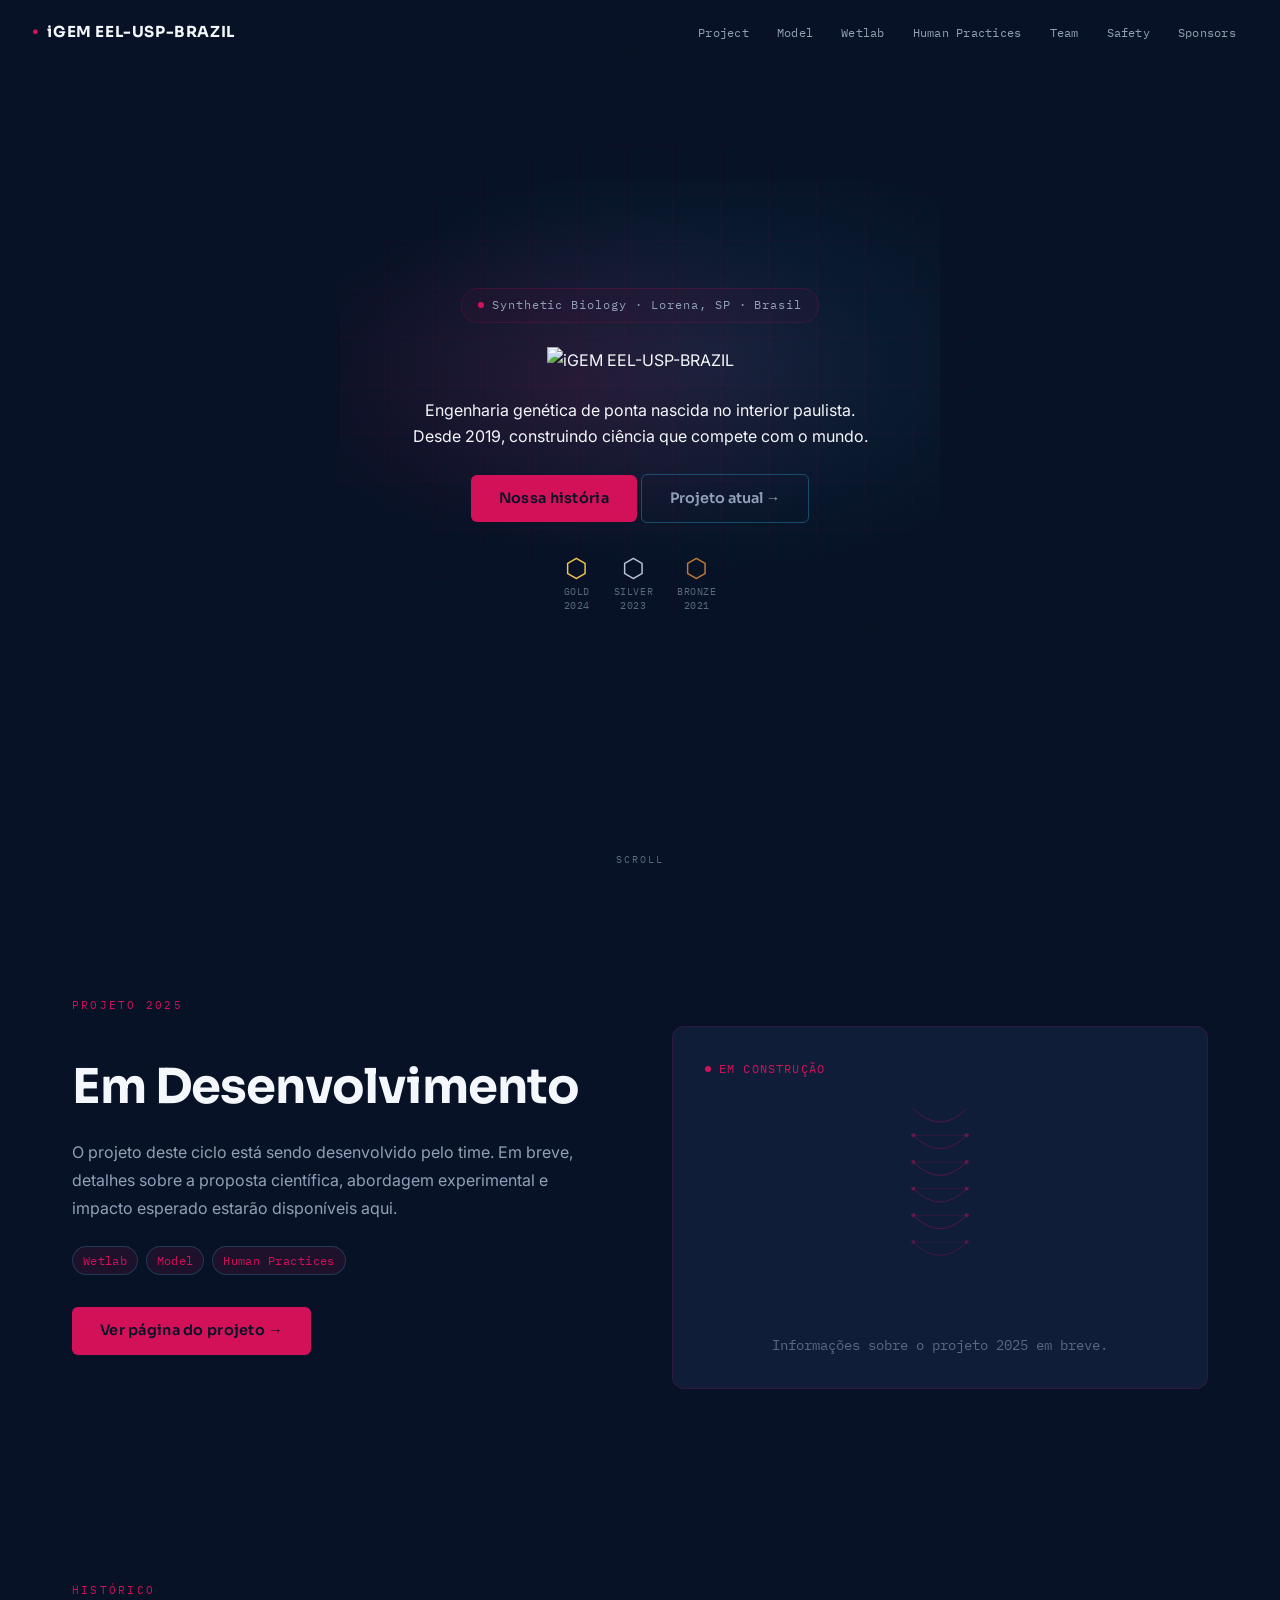
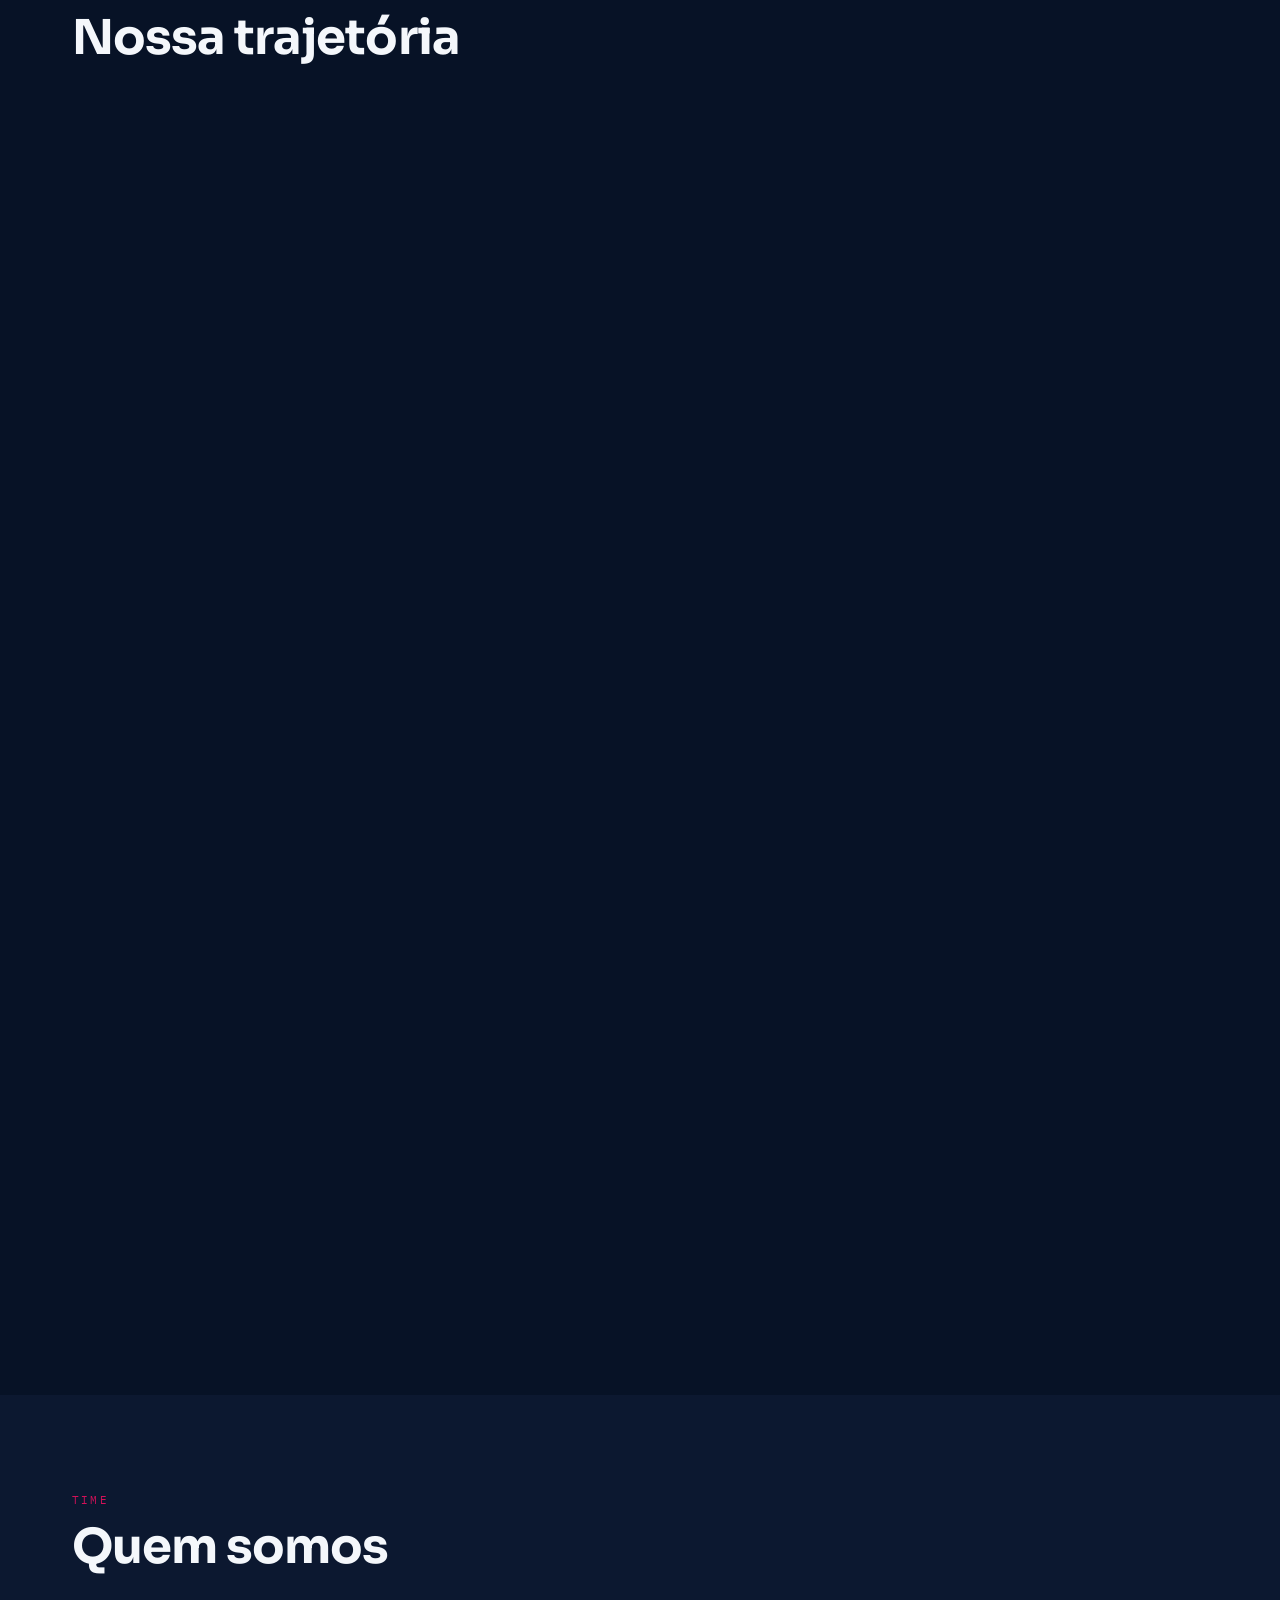
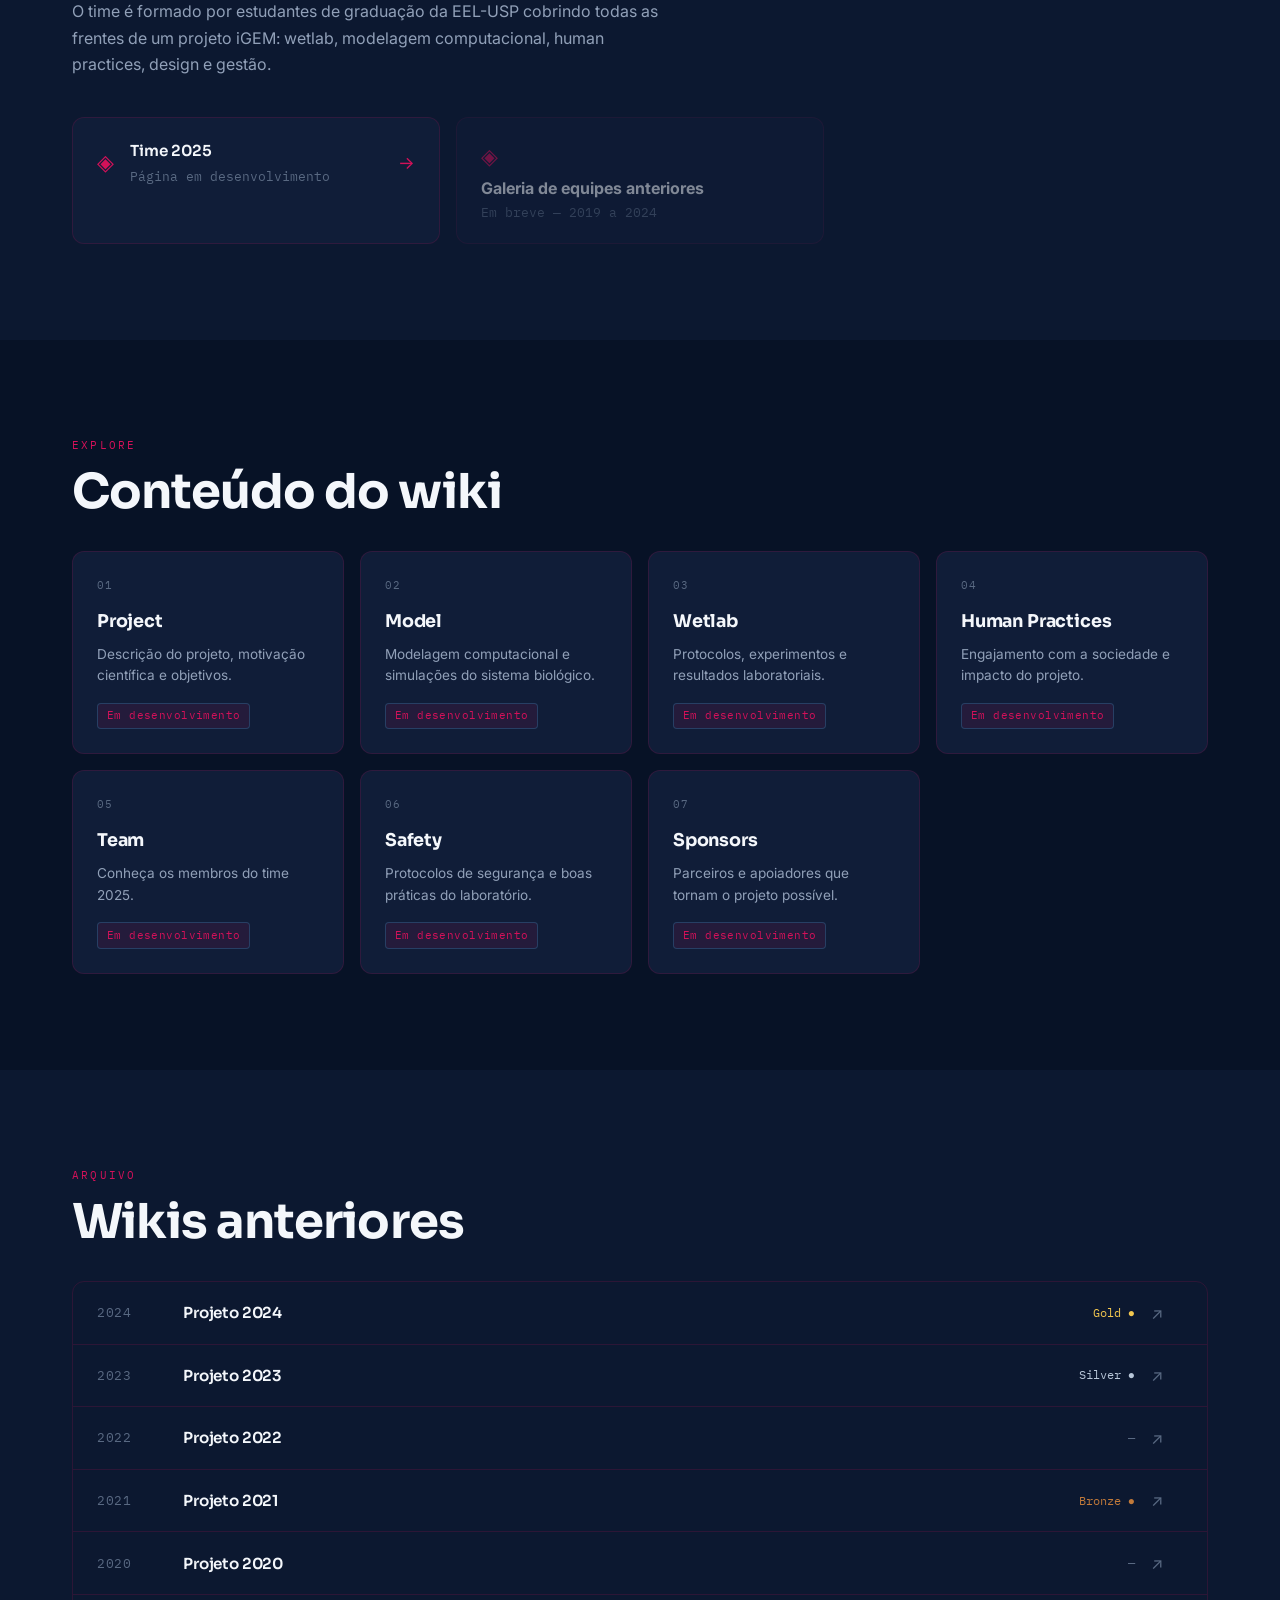
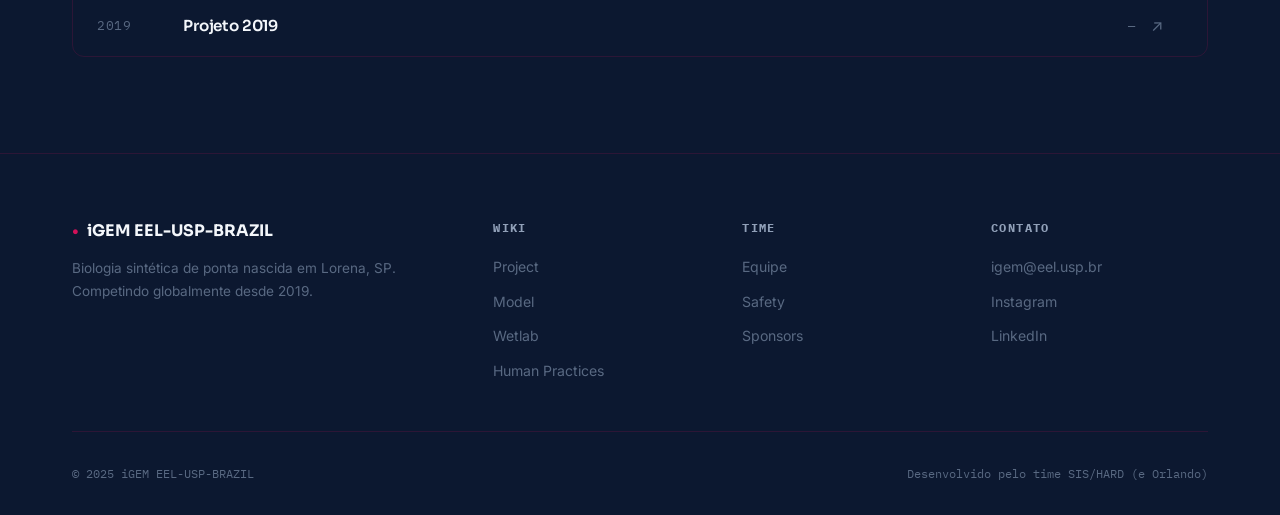
==== commit b4127c6c: "Update index.html" ====
--- a/index.html
+++ b/index.html
@@ -40,11 +40,9 @@
         <span class="badge-dot"></span>
         Synthetic Biology · Lorena, SP · Brasil
       </div>
-      <h1 class="hero-title">
-        <span class="hero-title-line cyan">iGEM</span>
-        <span class="hero-title-line accent">EEL-USP</span>
-        <span class="hero-title-line cyan">BRAZIL</span>
-      </h1>
+      <div class="hero-logo-wrap">
+        <img src="images/igem-logo.png" alt="iGEM EEL-USP-BRAZIL" class="hero-logo-img">
+      </div>
       <p class="hero-sub">
         Engenharia genética de ponta nascida no interior paulista.<br>
         Desde 2019, construindo ciência que compete com o mundo.
@@ -437,3 +435,4 @@
 </body>
 </html>
 
+
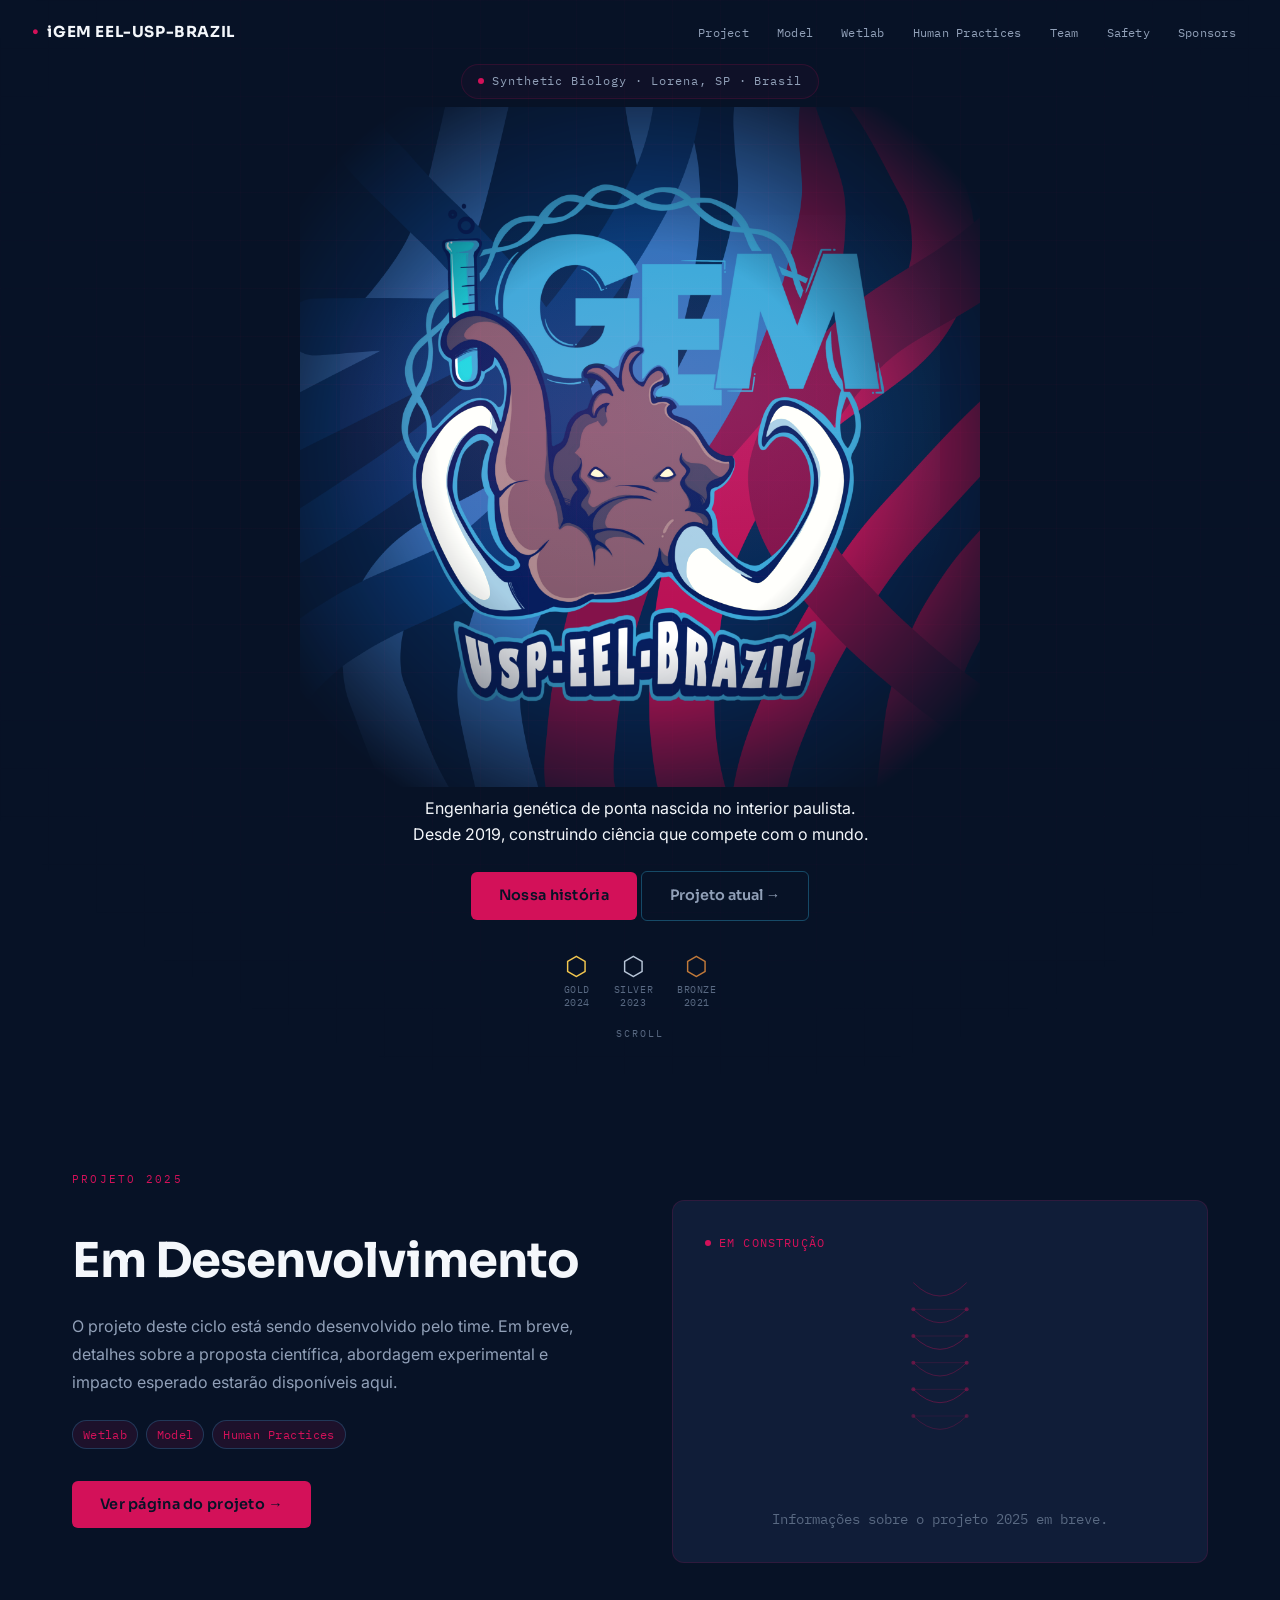
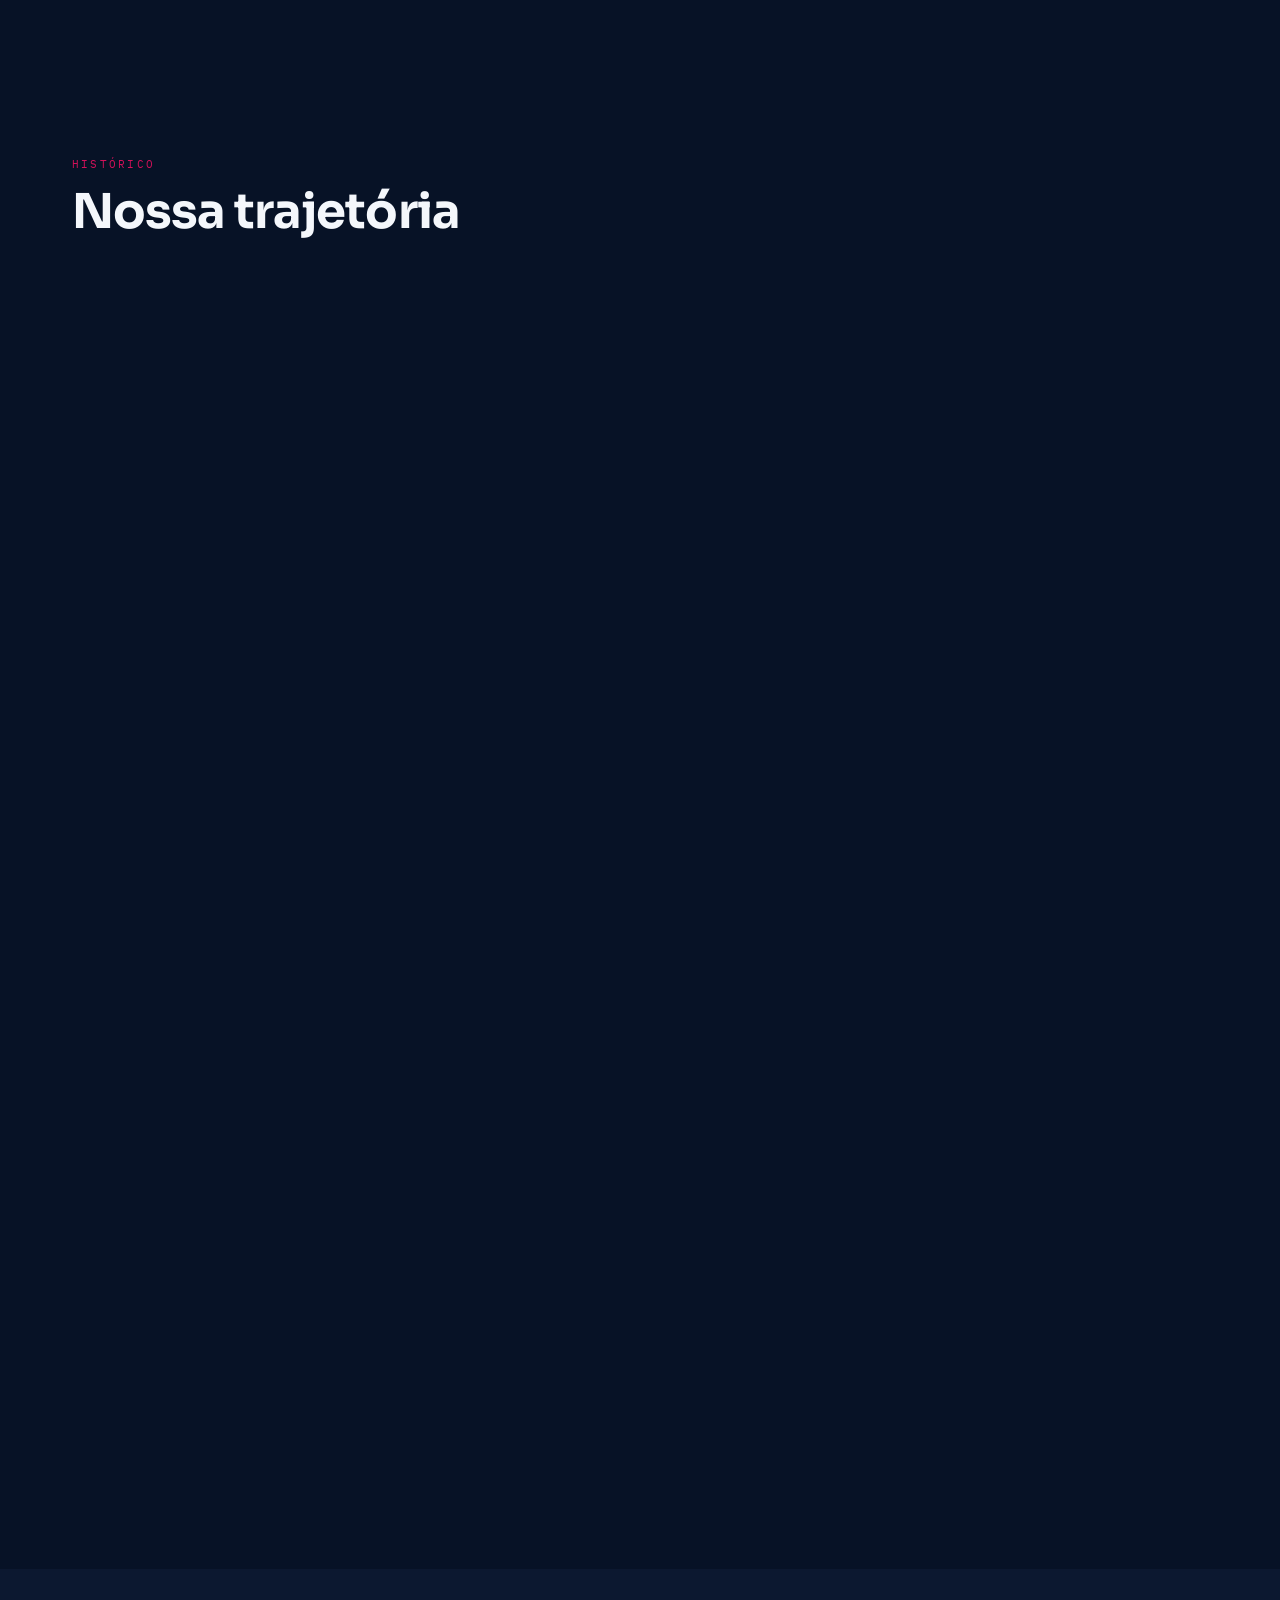
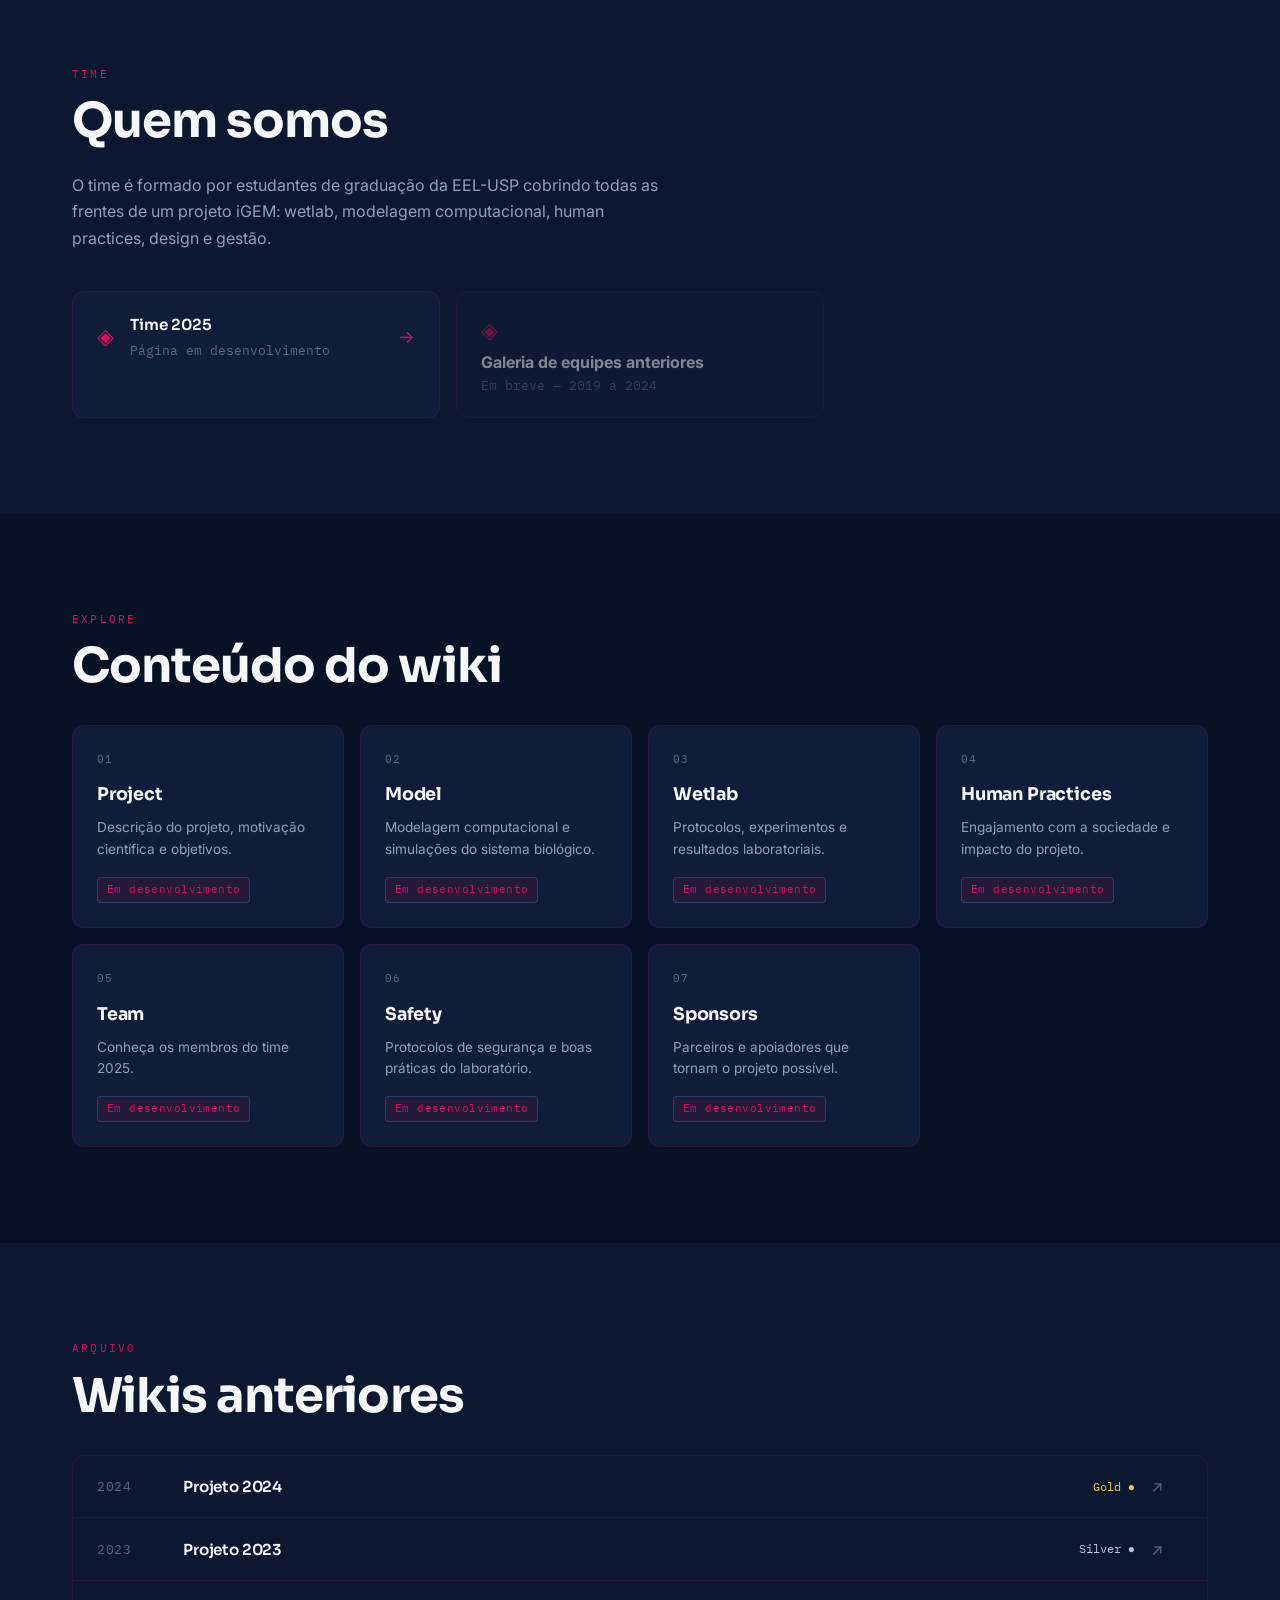
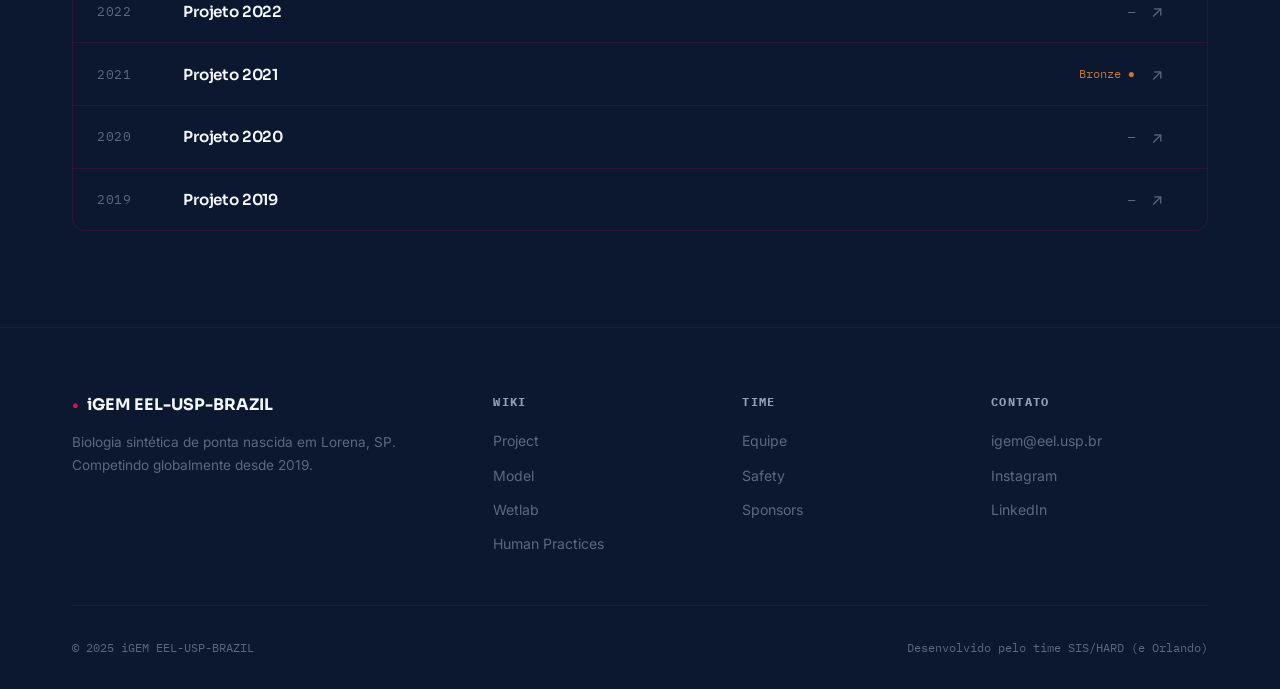
==== commit 9fe4ca65: "Update index.html" ====
--- a/index.html
+++ b/index.html
@@ -10,6 +10,12 @@
   <link rel="stylesheet" href="styles/main.css">
 </head>
 <body>
+  <div class="site-lines">
+  <div class="site-line line-1"></div>
+  <div class="site-line line-2"></div>
+  <div class="site-line line-3"></div>
+  <div class="site-line line-4"></div>
+</div>
 
   <!-- NAV -->
   <nav class="nav" id="nav">
--- a/styles/main.css
+++ b/styles/main.css
@@ -185,18 +185,21 @@
   background: var(--accent);
   animation: pulse-dot 2s ease-in-out infinite;
 }
-.hero-title {
-  font-family: var(--font-display);
-  font-weight: 800;
-  font-size: clamp(3.5rem, 10vw, 8rem);
-  line-height: 0.9;
-  letter-spacing: -0.02em;
-  display: flex;
-  flex-direction: column;
-}
-.hero-title-line { display: block; }
-.hero-title-line.accent {
-  color: #33b5e5;
+.hero-logo-wrap {
+  position: relative;
+  width: clamp(320px, 60vw, 680px);
+  margin: -1rem 0;
+}
+.hero-logo-img {
+  width: 100%;
+  height: auto;
+  display: block;
+  /* dissolve edges into the dark background */
+  -webkit-mask-image: radial-gradient(ellipse 78% 76% at 50% 50%, black 38%, transparent 80%);
+  mask-image: radial-gradient(ellipse 78% 76% at 50% 50%, black 38%, transparent 80%);
+  /* screen blend makes the dark bg of the image transparent against site bg */
+  mix-blend-mode: screen;
+  filter: saturate(1.1) brightness(1.05);
 }
   font-size: 1.05rem;
   color: var(--text-mid);
@@ -750,7 +753,7 @@
   .nav-links a { font-size: 0.9rem; padding: 0.6rem 1rem; }
   .nav-toggle { display: flex; }
 
-  .hero-title { font-size: clamp(3rem, 15vw, 5rem); }
+  .hero-logo-wrap { width: clamp(260px, 85vw, 420px); }
 
   .project-highlight-grid { grid-template-columns: 1fr; gap: 2rem; }
 
